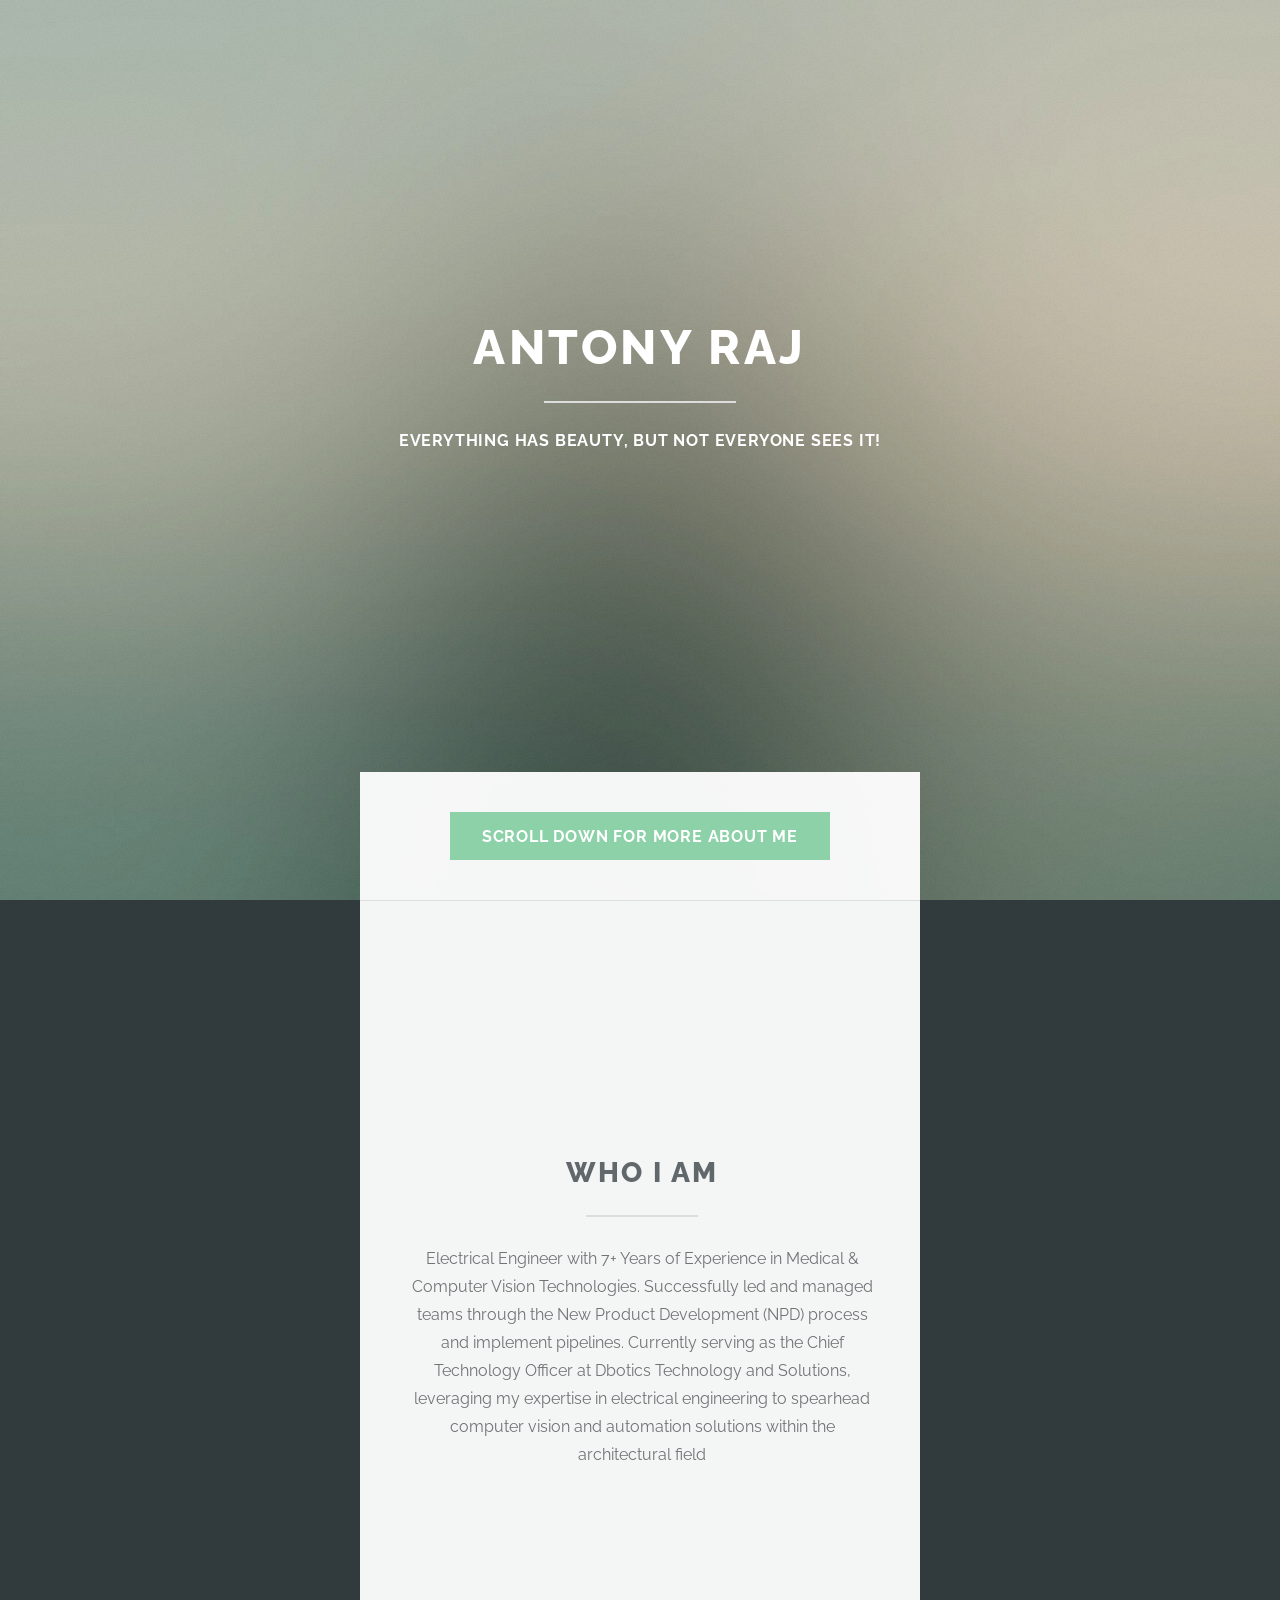
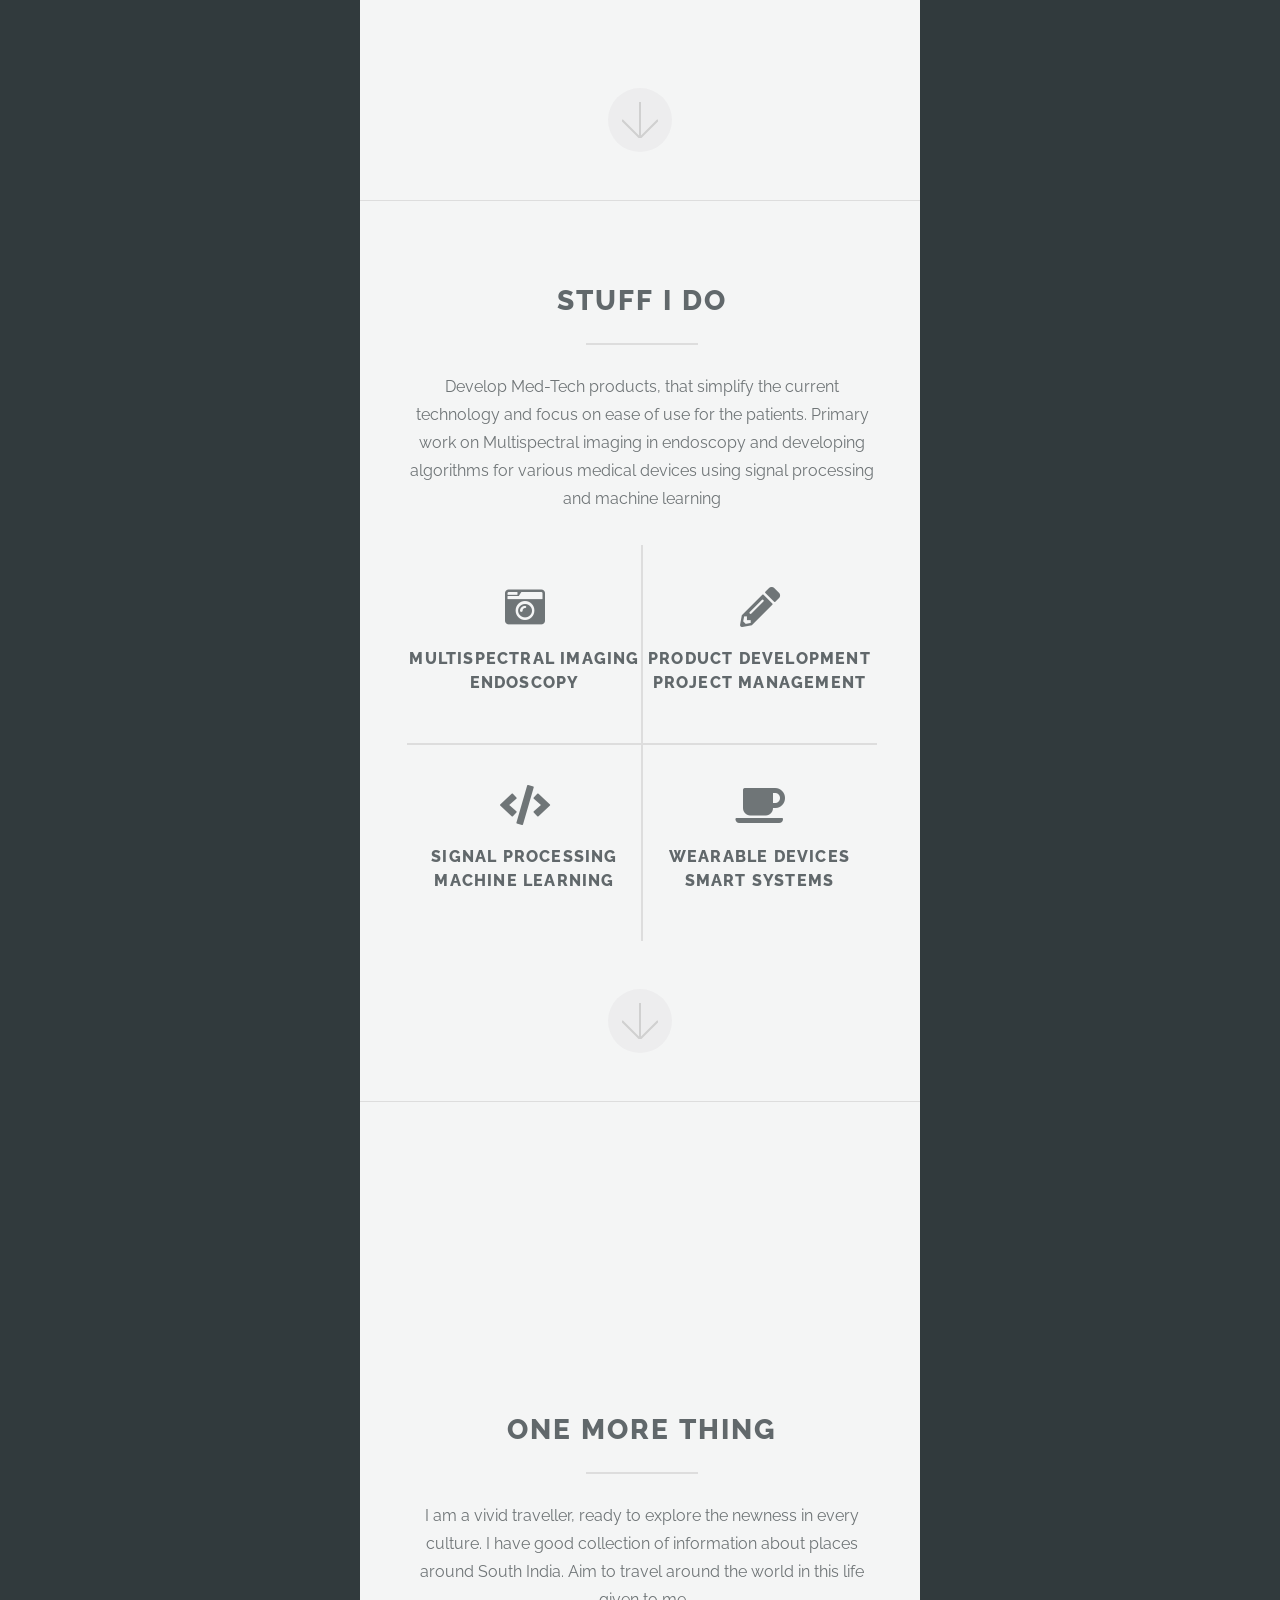
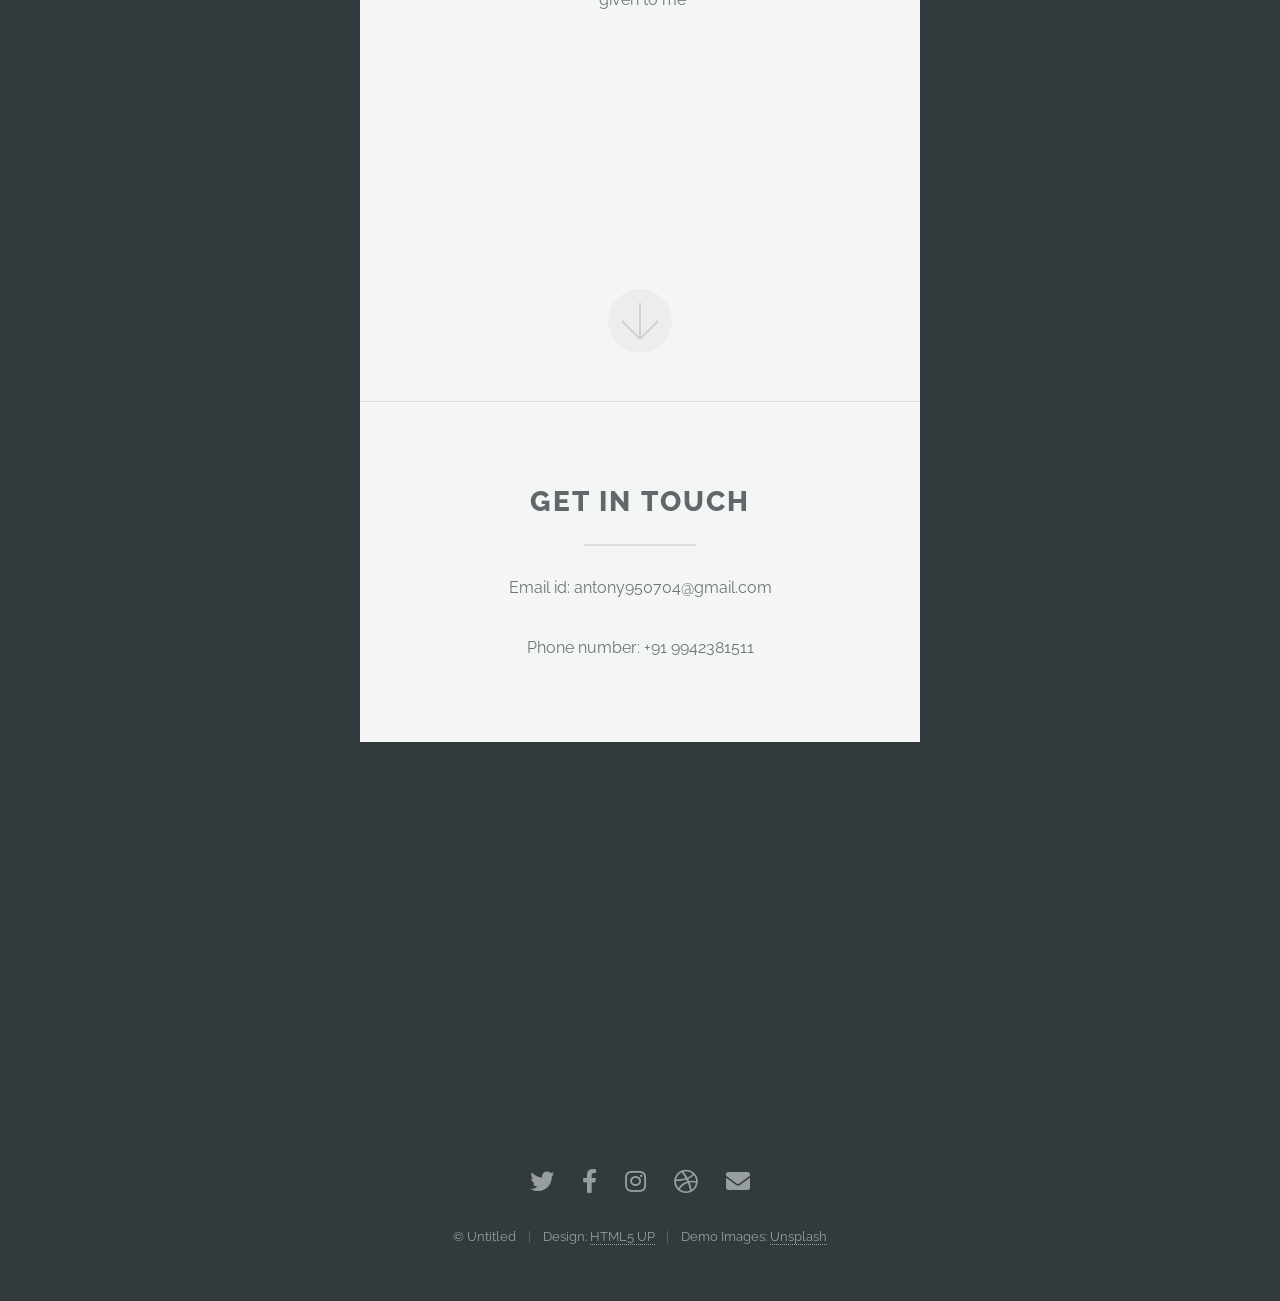
==== index.html @ 0585e7a6 "Update index.html" ====
<!DOCTYPE HTML>
<!--
	Highlights by HTML5 UP
	html5up.net | @ajlkn
	Free for personal and commercial use under the CCA 3.0 license (html5up.net/license)
-->
<html>
	<head>
		<title>Highlights by HTML5 UP</title>
		<meta charset="utf-8" />
		<meta name="viewport" content="width=device-width, initial-scale=1, user-scalable=no" />
		<link rel="stylesheet" href="assets/css/main.css" />
	</head>
	<body class="is-preload">

		<!-- Header -->
			<section id="header">
				<header class="major">
					<h1>Antony Raj</h1>
					<p>Everything has beauty, but not everyone sees it! 
				</header>
				<div class="container">
					<ul class="actions special">
						<li><a href="#one" class="button primary scrolly">Scroll down for more about me</a></li>
					</ul>
				</div>
			</section>

		<!-- One -->
			<section id="one" class="main special">
				<div class="container">
					<span class="image fit primary"><img src="images/pic01.jpg" alt="" /></span>
					<div class="content">
						<header class="major">
							<h2>Who I am</h2>
						</header>
						<p>Electrical Engineer with 7+ Years of Experience in Medical & Computer Vision Technologies. Successfully led and managed teams through the New Product Development (NPD) process and implement pipelines. Currently serving as the Chief Technology Officer at Dbotics Technology and Solutions, leveraging my expertise in electrical engineering to spearhead computer vision and automation solutions within the architectural field </p>
					</div>
					<a href="#two" class="goto-next scrolly">Next</a>
				</div>
			</section>

		<!-- Two -->
			<section id="two" class="main special">
				<div class="container">
					<span class="image fit primary"><img src="images/pic02.jpg" alt="" /></span>
					<div class="content">
						<header class="major">
							<h2>Stuff I do</h2>
						</header>
						<p>Develop Med-Tech products, that simplify the current technology and focus on ease of use for the patients. Primary work on Multispectral imaging in endoscopy and developing algorithms for various medical devices using signal processing and machine learning</p>
						<ul class="icons-grid">
							<li>
								<span class="icon solid major fa-camera-retro"></span>
								<h3>Multispectral Imaging</h3>
								<h3>Endoscopy</h3>
							</li>
							<li>
								<span class="icon solid major fa-pencil-alt"></span>
								<h3>Product Development</h3>
								<h3>Project Management</h3>
							</li>
							<li>
								<span class="icon solid major fa-code"></span>
								<h3>Signal Processing</h3>
								<h3>Machine learning</h3>
							</li>
							<li>
								<span class="icon solid major fa-coffee"></span>
								<h3>Wearable devices</h3>
								<h3>Smart Systems</h3>
							</li>
						</ul>
					</div>
					<a href="#three" class="goto-next scrolly">Next</a>
				</div>
			</section>

		<!-- Three -->
			<section id="three" class="main special">
				<div class="container">
					<span class="image fit primary"><img src="images/pic03.jpg" alt="" /></span>
					<div class="content">
						<header class="major">
							<h2>One more thing</h2>
						</header>
						<p>I am a vivid traveller, ready to explore the newness in every culture. I have good collection of information about places around South India. Aim to travel around the world in this life given to me</p>
					</div>
					<a href="#footer" class="goto-next scrolly">Next</a>
				</div>
			</section>

		<!-- Four -->
		<!--
			<section id="four" class="main">
				<div class="container">
					<div class="content">
						<header class="major">
							<h2>Elements</h2>
						</header>
						<section>
							<h4>Text</h4>
							<p>This is <b>bold</b> and this is <strong>strong</strong>. This is <i>italic</i> and this is <em>emphasized</em>.
							This is <sup>superscript</sup> text and this is <sub>subscript</sub> text.
							This is <u>underlined</u> and this is code: <code>for (;;) { ... }</code>. Finally, <a href="#">this is a link</a>.</p>
							<hr />
							<header>
								<h4>Heading with a Subtitle</h4>
								<p>Lorem ipsum dolor sit amet nullam id egestas urna aliquam</p>
							</header>
							<p>Nunc lacinia ante nunc ac lobortis. Interdum adipiscing gravida odio porttitor sem non mi integer non faucibus ornare mi ut ante amet placerat aliquet. Volutpat eu sed ante lacinia sapien lorem accumsan varius montes viverra nibh in adipiscing blandit tempus accumsan.</p>
							<header>
								<h5>Heading with a Subtitle</h5>
								<p>Lorem ipsum dolor sit amet nullam id egestas urna aliquam</p>
							</header>
							<p>Nunc lacinia ante nunc ac lobortis. Interdum adipiscing gravida odio porttitor sem non mi integer non faucibus ornare mi ut ante amet placerat aliquet. Volutpat eu sed ante lacinia sapien lorem accumsan varius montes viverra nibh in adipiscing blandit tempus accumsan.</p>
							<hr />
							<h2>Heading Level 2</h2>
							<h3>Heading Level 3</h3>
							<h4>Heading Level 4</h4>
							<h5>Heading Level 5</h5>
							<h6>Heading Level 6</h6>
							<hr />
							<h5>Blockquote</h5>
							<blockquote>Fringilla nisl. Donec accumsan interdum nisi, quis tincidunt felis sagittis eget tempus euismod. Vestibulum ante ipsum primis in faucibus vestibulum. Blandit adipiscing eu felis iaculis volutpat ac adipiscing accumsan faucibus. Vestibulum ante ipsum primis in faucibus lorem ipsum dolor sit amet nullam adipiscing eu felis.</blockquote>
							<h5>Preformatted</h5>
							<pre><code>i = 0;

while (!deck.isInOrder()) {
  print 'Iteration ' + i;
  deck.shuffle();
  i++;
}

print 'It took ' + i + ' iterations to sort the deck.';</code></pre>
						</section>

						<section>
							<h4>Lists</h4>
							<div class="row">
								<div class="col-6 col-12-medium">
									<h5>Unordered</h5>
									<ul>
										<li>Dolor pulvinar etiam.</li>
										<li>Sagittis adipiscing.</li>
										<li>Felis enim feugiat.</li>
									</ul>
									<h5>Alternate</h5>
									<ul class="alt">
										<li>Dolor pulvinar etiam.</li>
										<li>Sagittis adipiscing.</li>
										<li>Felis enim feugiat.</li>
									</ul>
								</div>
								<div class="col-6 col-12-medium">
									<h5>Ordered</h5>
									<ol>
										<li>Dolor pulvinar etiam.</li>
										<li>Etiam vel felis viverra.</li>
										<li>Felis enim feugiat.</li>
										<li>Dolor pulvinar etiam.</li>
										<li>Etiam vel felis lorem.</li>
										<li>Felis enim et feugiat.</li>
									</ol>
									<h5>Icons</h5>
									<ul class="icons">
										<li><a href="#" class="icon brands fa-twitter"><span class="label">Twitter</span></a></li>
										<li><a href="#" class="icon brands fa-facebook-f"><span class="label">Facebook</span></a></li>
										<li><a href="#" class="icon brands fa-instagram"><span class="label">Instagram</span></a></li>
										<li><a href="#" class="icon brands fa-github"><span class="label">Github</span></a></li>
									</ul>
								</div>
							</div>
							<h5>Actions</h5>
							<ul class="actions">
								<li><a href="#" class="button primary">Default</a></li>
								<li><a href="#" class="button">Default</a></li>
							</ul>
							<ul class="actions small">
								<li><a href="#" class="button primary small">Small</a></li>
								<li><a href="#" class="button small">Small</a></li>
							</ul>
							<div class="row">
								<div class="col-6 col-12-small">
									<ul class="actions stacked">
										<li><a href="#" class="button primary">Default</a></li>
										<li><a href="#" class="button">Default</a></li>
									</ul>
								</div>
								<div class="col-6 col-12-small">
									<ul class="actions stacked">
										<li><a href="#" class="button primary small">Small</a></li>
										<li><a href="#" class="button small">Small</a></li>
									</ul>
								</div>
								<div class="col-6 col-12-small">
									<ul class="actions stacked">
										<li><a href="#" class="button primary fit">Default</a></li>
										<li><a href="#" class="button fit">Default</a></li>
									</ul>
								</div>
								<div class="col-6 col-12-small">
									<ul class="actions stacked">
										<li><a href="#" class="button primary small fit">Small</a></li>
										<li><a href="#" class="button small fit">Small</a></li>
									</ul>
								</div>
							</div>
						</section>

						<section>
							<h4>Table</h4>
							<h5>Default</h5>
							<div class="table-wrapper">
								<table>
									<thead>
										<tr>
											<th>Name</th>
											<th>Description</th>
											<th>Price</th>
										</tr>
									</thead>
									<tbody>
										<tr>
											<td>Item One</td>
											<td>Ante turpis integer aliquet porttitor.</td>
											<td>29.99</td>
										</tr>
										<tr>
											<td>Item Two</td>
											<td>Vis ac commodo adipiscing arcu aliquet.</td>
											<td>19.99</td>
										</tr>
										<tr>
											<td>Item Three</td>
											<td> Morbi faucibus arcu accumsan lorem.</td>
											<td>29.99</td>
										</tr>
										<tr>
											<td>Item Four</td>
											<td>Vitae integer tempus condimentum.</td>
											<td>19.99</td>
										</tr>
										<tr>
											<td>Item Five</td>
											<td>Ante turpis integer aliquet porttitor.</td>
											<td>29.99</td>
										</tr>
									</tbody>
									<tfoot>
										<tr>
											<td colspan="2"></td>
											<td>100.00</td>
										</tr>
									</tfoot>
								</table>
							</div>

							<h5>Alternate</h5>
							<div class="table-wrapper">
								<table class="alt">
									<thead>
										<tr>
											<th>Name</th>
											<th>Description</th>
											<th>Price</th>
										</tr>
									</thead>
									<tbody>
										<tr>
											<td>Item One</td>
											<td>Ante turpis integer aliquet porttitor.</td>
											<td>29.99</td>
										</tr>
										<tr>
											<td>Item Two</td>
											<td>Vis ac commodo adipiscing arcu aliquet.</td>
											<td>19.99</td>
										</tr>
										<tr>
											<td>Item Three</td>
											<td> Morbi faucibus arcu accumsan lorem.</td>
											<td>29.99</td>
										</tr>
										<tr>
											<td>Item Four</td>
											<td>Vitae integer tempus condimentum.</td>
											<td>19.99</td>
										</tr>
										<tr>
											<td>Item Five</td>
											<td>Ante turpis integer aliquet porttitor.</td>
											<td>29.99</td>
										</tr>
									</tbody>
									<tfoot>
										<tr>
											<td colspan="2"></td>
											<td>100.00</td>
										</tr>
									</tfoot>
								</table>
							</div>
						</section>

						<section>
							<h4>Buttons</h4>
							<ul class="actions">
								<li><a href="#" class="button primary">Primary</a></li>
								<li><a href="#" class="button">Default</a></li>
							</ul>
							<ul class="actions">
								<li><a href="#" class="button">Default</a></li>
								<li><a href="#" class="button small">Small</a></li>
							</ul>
							<ul class="actions fit">
								<li><a href="#" class="button primary fit">Fit</a></li>
								<li><a href="#" class="button fit">Fit</a></li>
							</ul>
							<ul class="actions fit small">
								<li><a href="#" class="button primary fit small">Fit + Small</a></li>
								<li><a href="#" class="button fit small">Fit + Small</a></li>
							</ul>
							<ul class="actions">
								<li><a href="#" class="button primary icon solid fa-download">Icon</a></li>
								<li><a href="#" class="button icon solid fa-download">Icon</a></li>
							</ul>
							<ul class="actions">
								<li><span class="button primary disabled">Disabled</span></li>
								<li><span class="button disabled">Disabled</span></li>
							</ul>
						</section>

						<section>
							<h4>Form</h4>
							<form method="post" action="#">
								<div class="row gtr-uniform">
									<div class="col-6 col-12-xsmall">
										<input type="text" name="demo-name" id="demo-name" value="" placeholder="Name" />
									</div>
									<div class="col-6 col-12-xsmall">
										<input type="email" name="demo-email" id="demo-email" value="" placeholder="Email" />
									</div>
									<div class="col-12">
										<select name="demo-category" id="demo-category">
											<option value="">- Category -</option>
											<option value="1">Manufacturing</option>
											<option value="1">Shipping</option>
											<option value="1">Administration</option>
											<option value="1">Human Resources</option>
										</select>
									</div>
									<div class="col-4 col-12-small">
										<input type="radio" id="demo-priority-low" name="demo-priority" checked>
										<label for="demo-priority-low">Low</label>
									</div>
									<div class="col-4 col-12-small">
										<input type="radio" id="demo-priority-normal" name="demo-priority">
										<label for="demo-priority-normal">Normal</label>
									</div>
									<div class="col-4 col-12-small">
										<input type="radio" id="demo-priority-high" name="demo-priority">
										<label for="demo-priority-high">High</label>
									</div>
									<div class="col-6 col-12-small">
										<input type="checkbox" id="demo-copy" name="demo-copy">
										<label for="demo-copy">Email me a copy</label>
									</div>
									<div class="col-6 col-12-small">
										<input type="checkbox" id="demo-human" name="demo-human" checked>
										<label for="demo-human">Not a robot</label>
									</div>
									<div class="col-12">
										<textarea name="demo-message" id="demo-message" placeholder="Enter your message" rows="6"></textarea>
									</div>
									<div class="col-12">
										<ul class="actions">
											<li><input type="submit" value="Send Message" class="primary" /></li>
											<li><input type="reset" value="Reset" /></li>
										</ul>
									</div>
								</div>
							</form>
						</section>

						<section>
							<h4>Image</h4>
							<h5>Fit</h5>
							<div class="box alt">
								<div class="row gtr-uniform gtr-50">
									<div class="col-12"><span class="image fit"><img src="images/pic04.jpg" alt="" /></span></div>
									<div class="col-4"><span class="image fit"><img src="images/pic04.jpg" alt="" /></span></div>
									<div class="col-4"><span class="image fit"><img src="images/pic04.jpg" alt="" /></span></div>
									<div class="col-4"><span class="image fit"><img src="images/pic04.jpg" alt="" /></span></div>
									<div class="col-4"><span class="image fit"><img src="images/pic04.jpg" alt="" /></span></div>
									<div class="col-4"><span class="image fit"><img src="images/pic04.jpg" alt="" /></span></div>
									<div class="col-4"><span class="image fit"><img src="images/pic04.jpg" alt="" /></span></div>
									<div class="col-4"><span class="image fit"><img src="images/pic04.jpg" alt="" /></span></div>
									<div class="col-4"><span class="image fit"><img src="images/pic04.jpg" alt="" /></span></div>
									<div class="col-4"><span class="image fit"><img src="images/pic04.jpg" alt="" /></span></div>
								</div>
							</div>
							<h5>Left &amp; Right</h5>
							<p><span class="image left"><img src="images/pic05.jpg" alt="" /></span>Fringilla nisl. Donec accumsan interdum nisi, quis tincidunt felis sagittis eget. tempus euismod. Vestibulum ante ipsum primis in faucibus vestibulum. Blandit adipiscing eu felis iaculis volutpat ac adipiscing accumsan eu faucibus. Integer ac pellentesque praesent tincidunt felis sagittis eget. tempus euismod. Vestibulum ante ipsum primis in faucibus vestibulum. Blandit adipiscing eu felis iaculis volutpat ac adipiscing accumsan eu faucibus. Integer ac pellentesque praesent. Donec accumsan interdum nisi, quis tincidunt felis sagittis eget. tempus euismod. Vestibulum ante ipsum primis in faucibus vestibulum. Blandit adipiscing eu felis iaculis volutpat ac adipiscing accumsan eu faucibus. Integer ac pellentesque praesent tincidunt felis sagittis eget. tempus euismod. Vestibulum ante ipsum primis in faucibus vestibulum. Blandit adipiscing eu felis iaculis volutpat ac adipiscing accumsan eu faucibus. Integer ac pellentesque praesent.</p>
							<p><span class="image right"><img src="images/pic05.jpg" alt="" /></span>Fringilla nisl. Donec accumsan interdum nisi, quis tincidunt felis sagittis eget. tempus euismod. Vestibulum ante ipsum primis in faucibus vestibulum. Blandit adipiscing eu felis iaculis volutpat ac adipiscing accumsan eu faucibus. Integer ac pellentesque praesent tincidunt felis sagittis eget. tempus euismod. Vestibulum ante ipsum primis in faucibus vestibulum. Blandit adipiscing eu felis iaculis volutpat ac adipiscing accumsan eu faucibus. Integer ac pellentesque praesent. Donec accumsan interdum nisi, quis tincidunt felis sagittis eget. tempus euismod. Vestibulum ante ipsum primis in faucibus vestibulum. Blandit adipiscing eu felis iaculis volutpat ac adipiscing accumsan eu faucibus. Integer ac pellentesque praesent tincidunt felis sagittis eget. tempus euismod. Vestibulum ante ipsum primis in faucibus vestibulum. Blandit adipiscing eu felis iaculis volutpat ac adipiscing accumsan eu faucibus. Integer ac pellentesque praesent.</p>
						</section>

					</div>
					<a href="#footer" class="goto-next scrolly">Next</a>
				</div>
			</section>
		-->

		<!-- Footer -->
			<section id="footer">
				<div class="container">
					<header class="major">
						<h2>Get in touch</h2>
					</header>
					
				        <p> Email id: antony950704@gmail.com</p>
				        <p> Phone number: +91 9942381511</p>
					<!--
					<form method="post" action="#">
						<div class="row gtr-uniform">
							<div class="col-6 col-12-xsmall"><input type="text" name="name" id="name" placeholder="Name" /></div>
							<div class="col-6 col-12-xsmall"><input type="email" name="email" id="email" placeholder="Email" /></div>
							<div class="col-12"><textarea name="message" id="message" placeholder="Message" rows="4"></textarea></div>
							<div class="col-12">
								<ul class="actions special">
									<li><input type="submit" value="Send Message" class="primary" /></li>
								</ul>
							</div>
						</div>
					</form>
                                        -->
				</div>
				<footer>
					<ul class="icons">
						<li><a href="#" class="icon brands alt fa-twitter"><span class="label">Twitter</span></a></li>
						<li><a href="#" class="icon brands alt fa-facebook-f"><span class="label">Facebook</span></a></li>
						<li><a href="#" class="icon brands alt fa-instagram"><span class="label">Instagram</span></a></li>
						<li><a href="#" class="icon brands alt fa-dribbble"><span class="label">Dribbble</span></a></li>
						<li><a href="#" class="icon solid alt fa-envelope"><span class="label">Email</span></a></li>
					</ul>
					<ul class="copyright">
						<li>&copy; Untitled</li><li>Design: <a href="http://html5up.net">HTML5 UP</a></li><li>Demo Images: <a href="http://unsplash.com">Unsplash</a></li>
					</ul>
				</footer>
			</section>

		<!-- Scripts -->
			<script src="assets/js/jquery.min.js"></script>
			<script src="assets/js/jquery.scrollex.min.js"></script>
			<script src="assets/js/jquery.scrolly.min.js"></script>
			<script src="assets/js/browser.min.js"></script>
			<script src="assets/js/breakpoints.min.js"></script>
			<script src="assets/js/util.js"></script>
			<script src="assets/js/main.js"></script>

	</body>
</html>
---- assets/css/main.css ----
@import url("fontawesome-all.min.css");
@import url("https://fonts.googleapis.com/css?family=Raleway:400,400italic,700,800");

/*
	Highlights by HTML5 UP
	html5up.net | @ajlkn
	Free for personal and commercial use under the CCA 3.0 license (html5up.net/license)
*/

html, body, div, span, applet, object,
iframe, h1, h2, h3, h4, h5, h6, p, blockquote,
pre, a, abbr, acronym, address, big, cite,
code, del, dfn, em, img, ins, kbd, q, s, samp,
small, strike, strong, sub, sup, tt, var, b,
u, i, center, dl, dt, dd, ol, ul, li, fieldset,
form, label, legend, table, caption, tbody,
tfoot, thead, tr, th, td, article, aside,
canvas, details, embed, figure, figcaption,
footer, header, hgroup, menu, nav, output, ruby,
section, summary, time, mark, audio, video {
	margin: 0;
	padding: 0;
	border: 0;
	font-size: 100%;
	font: inherit;
	vertical-align: baseline;}

article, aside, details, figcaption, figure,
footer, header, hgroup, menu, nav, section {
	display: block;}

body {
	line-height: 1;
}

ol, ul {
	list-style: none;
}

blockquote, q {
	quotes: none;
}

	blockquote:before, blockquote:after, q:before, q:after {
		content: '';
		content: none;
	}

table {
	border-collapse: collapse;
	border-spacing: 0;
}

body {
	-webkit-text-size-adjust: none;
}

mark {
	background-color: transparent;
	color: inherit;
}

input::-moz-focus-inner {
	border: 0;
	padding: 0;
}

input, select, textarea {
	-moz-appearance: none;
	-webkit-appearance: none;
	-ms-appearance: none;
	appearance: none;
}

/* Basic */

	html {
		box-sizing: border-box;
	}

	*, *:before, *:after {
		box-sizing: inherit;
	}

	html {
		background-color: #313a3d;
		background-attachment: fixed,						fixed;
		background-image: url("images/overlay.png"), url("../../images/bg.jpg");
		background-position: top left,					center center;
		background-repeat: repeat,						none;
		background-size: auto,						cover;
	}

	html.is-preload *, html.is-preload *:before, html.is-preload *:after {
		-moz-animation: none !important;
		-webkit-animation: none !important;
		-ms-animation: none !important;
		animation: none !important;
		-moz-transition: none !important;
		-webkit-transition: none !important;
		-ms-transition: none !important;
		transition: none !important;
	}

	html.is-touch {
		height: 100vh;
		overflow: hidden;
	}

		html.is-touch #wrapper {
			-webkit-backface-visibility: hidden;
			-webkit-overflow-scrolling: touch;
			-webkit-transform: translate3d(0, 0, 0);
			height: 100vh;
			overflow: auto;
		}

	body, input, select, textarea {
		color: #6f7577;
		font-family: "Raleway", "Helvetica", sans-serif;
		font-size: 15pt;
		font-weight: 400;
		line-height: 1.75em;
	}

	a {
		-moz-transition: color 0.2s ease-in-out, border-bottom-color 0.2s ease-in-out;
		-webkit-transition: color 0.2s ease-in-out, border-bottom-color 0.2s ease-in-out;
		-ms-transition: color 0.2s ease-in-out, border-bottom-color 0.2s ease-in-out;
		transition: color 0.2s ease-in-out, border-bottom-color 0.2s ease-in-out;
		border-bottom: dotted 1px;
		color: #8cd1a8;
		text-decoration: none;
	}

		a:hover {
			border-bottom-color: transparent !important;
			color: #8cd1a8 !important;
			text-decoration: none;
		}

	strong, b {
		color: #61686b;
		font-weight: 700;
	}

	em, i {
		font-style: italic;
	}

	p {
		margin: 0 0 2em 0;
	}

	h1, h2, h3, h4, h5, h6 {
		color: #61686b;
		font-weight: 800;
		letter-spacing: 0.075em;
		line-height: 1em;
		margin: 0 0 1em 0;
		text-transform: uppercase;
	}

		h1 a, h2 a, h3 a, h4 a, h5 a, h6 a {
			color: inherit;
			text-decoration: none;
		}

	h2 {
		font-size: 1.75em;
		line-height: 1.5em;
	}

	h3 {
		font-size: 1em;
		line-height: 1.5em;
	}

	h4 {
		font-size: 0.9em;
		line-height: 1.5em;
	}

	h5 {
		font-size: 0.8em;
		line-height: 1.5em;
	}

	h6 {
		font-size: 0.7em;
		line-height: 1.5em;
	}

	sub {
		font-size: 0.8em;
		position: relative;
		top: 0.5em;
	}

	sup {
		font-size: 0.8em;
		position: relative;
		top: -0.5em;
	}

	hr {
		border: 0;
		border-bottom: solid 1px #dddddd;
		margin: 2em 0;
	}

		hr.major {
			margin: 3em 0;
		}

	blockquote {
		border-left: solid 6px #dddddd;
		font-style: italic;
		margin: 0 0 2em 0;
		padding: 0.5em 0 0.5em 1.5em;
	}

	code {
		background: rgba(144, 144, 144, 0.075);
		font-family: "Courier New", monospace;
		font-size: 0.9em;
		margin: 0 0.25em;
		padding: 0.25em 0.65em;
	}

	pre {
		-webkit-overflow-scrolling: touch;
		font-family: "Courier New", monospace;
		font-size: 0.9em;
		margin: 0 0 2em 0;
	}

		pre code {
			display: block;
			line-height: 1.75em;
			padding: 1em 1.5em;
			overflow-x: auto;
		}

	.align-left {
		text-align: left;
	}

	.align-center {
		text-align: center;
	}

	.align-right {
		text-align: right;
	}

/* Container */

	.container {
		margin: 0 auto;
		max-width: calc(100% - 4em);
		width: 35em;
	}

		.container.xsmall {
			width: 8.75em;
		}

		.container.small {
			width: 17.5em;
		}

		.container.medium {
			width: 26.25em;
		}

		.container.large {
			width: 43.75em;
		}

		.container.xlarge {
			width: 52.5em;
		}

		.container.max {
			width: 100%;
		}

		@media screen and (max-width: 980px) {

			.container {
				width: 80% !important;
				max-width: 100% !important;
			}

		}

		@media screen and (max-width: 480px) {

			.container {
				width: 100% !important;
			}

		}

/* Row */

	.row {
		display: flex;
		flex-wrap: wrap;
		box-sizing: border-box;
		align-items: stretch;
	}

		.row > * {
			box-sizing: border-box;
		}

		.row.gtr-uniform > * > :last-child {
			margin-bottom: 0;
		}

		.row.aln-left {
			justify-content: flex-start;
		}

		.row.aln-center {
			justify-content: center;
		}

		.row.aln-right {
			justify-content: flex-end;
		}

		.row.aln-top {
			align-items: flex-start;
		}

		.row.aln-middle {
			align-items: center;
		}

		.row.aln-bottom {
			align-items: flex-end;
		}

		.row > .imp {
			order: -1;
		}

		.row > .col-1 {
			width: 8.33333%;
		}

		.row > .off-1 {
			margin-left: 8.33333%;
		}

		.row > .col-2 {
			width: 16.66667%;
		}

		.row > .off-2 {
			margin-left: 16.66667%;
		}

		.row > .col-3 {
			width: 25%;
		}

		.row > .off-3 {
			margin-left: 25%;
		}

		.row > .col-4 {
			width: 33.33333%;
		}

		.row > .off-4 {
			margin-left: 33.33333%;
		}

		.row > .col-5 {
			width: 41.66667%;
		}

		.row > .off-5 {
			margin-left: 41.66667%;
		}

		.row > .col-6 {
			width: 50%;
		}

		.row > .off-6 {
			margin-left: 50%;
		}

		.row > .col-7 {
			width: 58.33333%;
		}

		.row > .off-7 {
			margin-left: 58.33333%;
		}

		.row > .col-8 {
			width: 66.66667%;
		}

		.row > .off-8 {
			margin-left: 66.66667%;
		}

		.row > .col-9 {
			width: 75%;
		}

		.row > .off-9 {
			margin-left: 75%;
		}

		.row > .col-10 {
			width: 83.33333%;
		}

		.row > .off-10 {
			margin-left: 83.33333%;
		}

		.row > .col-11 {
			width: 91.66667%;
		}

		.row > .off-11 {
			margin-left: 91.66667%;
		}

		.row > .col-12 {
			width: 100%;
		}

		.row > .off-12 {
			margin-left: 100%;
		}

		.row.gtr-0 {
			margin-top: 0;
			margin-left: 0em;
		}

			.row.gtr-0 > * {
				padding: 0 0 0 0em;
			}

			.row.gtr-0.gtr-uniform {
				margin-top: 0em;
			}

				.row.gtr-0.gtr-uniform > * {
					padding-top: 0em;
				}

		.row.gtr-25 {
			margin-top: 0;
			margin-left: -0.375em;
		}

			.row.gtr-25 > * {
				padding: 0 0 0 0.375em;
			}

			.row.gtr-25.gtr-uniform {
				margin-top: -0.375em;
			}

				.row.gtr-25.gtr-uniform > * {
					padding-top: 0.375em;
				}

		.row.gtr-50 {
			margin-top: 0;
			margin-left: -0.75em;
		}

			.row.gtr-50 > * {
				padding: 0 0 0 0.75em;
			}

			.row.gtr-50.gtr-uniform {
				margin-top: -0.75em;
			}

				.row.gtr-50.gtr-uniform > * {
					padding-top: 0.75em;
				}

		.row {
			margin-top: 0;
			margin-left: -1.5em;
		}

			.row > * {
				padding: 0 0 0 1.5em;
			}

			.row.gtr-uniform {
				margin-top: -1.5em;
			}

				.row.gtr-uniform > * {
					padding-top: 1.5em;
				}

		.row.gtr-150 {
			margin-top: 0;
			margin-left: -2.25em;
		}

			.row.gtr-150 > * {
				padding: 0 0 0 2.25em;
			}

			.row.gtr-150.gtr-uniform {
				margin-top: -2.25em;
			}

				.row.gtr-150.gtr-uniform > * {
					padding-top: 2.25em;
				}

		.row.gtr-200 {
			margin-top: 0;
			margin-left: -3em;
		}

			.row.gtr-200 > * {
				padding: 0 0 0 3em;
			}

			.row.gtr-200.gtr-uniform {
				margin-top: -3em;
			}

				.row.gtr-200.gtr-uniform > * {
					padding-top: 3em;
				}

		@media screen and (max-width: 1680px) {

			.row {
				display: flex;
				flex-wrap: wrap;
				box-sizing: border-box;
				align-items: stretch;
			}

				.row > * {
					box-sizing: border-box;
				}

				.row.gtr-uniform > * > :last-child {
					margin-bottom: 0;
				}

				.row.aln-left {
					justify-content: flex-start;
				}

				.row.aln-center {
					justify-content: center;
				}

				.row.aln-right {
					justify-content: flex-end;
				}

				.row.aln-top {
					align-items: flex-start;
				}

				.row.aln-middle {
					align-items: center;
				}

				.row.aln-bottom {
					align-items: flex-end;
				}

				.row > .imp-large {
					order: -1;
				}

				.row > .col-1-large {
					width: 8.33333%;
				}

				.row > .off-1-large {
					margin-left: 8.33333%;
				}

				.row > .col-2-large {
					width: 16.66667%;
				}

				.row > .off-2-large {
					margin-left: 16.66667%;
				}

				.row > .col-3-large {
					width: 25%;
				}

				.row > .off-3-large {
					margin-left: 25%;
				}

				.row > .col-4-large {
					width: 33.33333%;
				}

				.row > .off-4-large {
					margin-left: 33.33333%;
				}

				.row > .col-5-large {
					width: 41.66667%;
				}

				.row > .off-5-large {
					margin-left: 41.66667%;
				}

				.row > .col-6-large {
					width: 50%;
				}

				.row > .off-6-large {
					margin-left: 50%;
				}

				.row > .col-7-large {
					width: 58.33333%;
				}

				.row > .off-7-large {
					margin-left: 58.33333%;
				}

				.row > .col-8-large {
					width: 66.66667%;
				}

				.row > .off-8-large {
					margin-left: 66.66667%;
				}

				.row > .col-9-large {
					width: 75%;
				}

				.row > .off-9-large {
					margin-left: 75%;
				}

				.row > .col-10-large {
					width: 83.33333%;
				}

				.row > .off-10-large {
					margin-left: 83.33333%;
				}

				.row > .col-11-large {
					width: 91.66667%;
				}

				.row > .off-11-large {
					margin-left: 91.66667%;
				}

				.row > .col-12-large {
					width: 100%;
				}

				.row > .off-12-large {
					margin-left: 100%;
				}

				.row.gtr-0 {
					margin-top: 0;
					margin-left: 0em;
				}

					.row.gtr-0 > * {
						padding: 0 0 0 0em;
					}

					.row.gtr-0.gtr-uniform {
						margin-top: 0em;
					}

						.row.gtr-0.gtr-uniform > * {
							padding-top: 0em;
						}

				.row.gtr-25 {
					margin-top: 0;
					margin-left: -0.375em;
				}

					.row.gtr-25 > * {
						padding: 0 0 0 0.375em;
					}

					.row.gtr-25.gtr-uniform {
						margin-top: -0.375em;
					}

						.row.gtr-25.gtr-uniform > * {
							padding-top: 0.375em;
						}

				.row.gtr-50 {
					margin-top: 0;
					margin-left: -0.75em;
				}

					.row.gtr-50 > * {
						padding: 0 0 0 0.75em;
					}

					.row.gtr-50.gtr-uniform {
						margin-top: -0.75em;
					}

						.row.gtr-50.gtr-uniform > * {
							padding-top: 0.75em;
						}

				.row {
					margin-top: 0;
					margin-left: -1.5em;
				}

					.row > * {
						padding: 0 0 0 1.5em;
					}

					.row.gtr-uniform {
						margin-top: -1.5em;
					}

						.row.gtr-uniform > * {
							padding-top: 1.5em;
						}

				.row.gtr-150 {
					margin-top: 0;
					margin-left: -2.25em;
				}

					.row.gtr-150 > * {
						padding: 0 0 0 2.25em;
					}

					.row.gtr-150.gtr-uniform {
						margin-top: -2.25em;
					}

						.row.gtr-150.gtr-uniform > * {
							padding-top: 2.25em;
						}

				.row.gtr-200 {
					margin-top: 0;
					margin-left: -3em;
				}

					.row.gtr-200 > * {
						padding: 0 0 0 3em;
					}

					.row.gtr-200.gtr-uniform {
						margin-top: -3em;
					}

						.row.gtr-200.gtr-uniform > * {
							padding-top: 3em;
						}

		}

		@media screen and (max-width: 980px) {

			.row {
				display: flex;
				flex-wrap: wrap;
				box-sizing: border-box;
				align-items: stretch;
			}

				.row > * {
					box-sizing: border-box;
				}

				.row.gtr-uniform > * > :last-child {
					margin-bottom: 0;
				}

				.row.aln-left {
					justify-content: flex-start;
				}

				.row.aln-center {
					justify-content: center;
				}

				.row.aln-right {
					justify-content: flex-end;
				}

				.row.aln-top {
					align-items: flex-start;
				}

				.row.aln-middle {
					align-items: center;
				}

				.row.aln-bottom {
					align-items: flex-end;
				}

				.row > .imp-medium {
					order: -1;
				}

				.row > .col-1-medium {
					width: 8.33333%;
				}

				.row > .off-1-medium {
					margin-left: 8.33333%;
				}

				.row > .col-2-medium {
					width: 16.66667%;
				}

				.row > .off-2-medium {
					margin-left: 16.66667%;
				}

				.row > .col-3-medium {
					width: 25%;
				}

				.row > .off-3-medium {
					margin-left: 25%;
				}

				.row > .col-4-medium {
					width: 33.33333%;
				}

				.row > .off-4-medium {
					margin-left: 33.33333%;
				}

				.row > .col-5-medium {
					width: 41.66667%;
				}

				.row > .off-5-medium {
					margin-left: 41.66667%;
				}

				.row > .col-6-medium {
					width: 50%;
				}

				.row > .off-6-medium {
					margin-left: 50%;
				}

				.row > .col-7-medium {
					width: 58.33333%;
				}

				.row > .off-7-medium {
					margin-left: 58.33333%;
				}

				.row > .col-8-medium {
					width: 66.66667%;
				}

				.row > .off-8-medium {
					margin-left: 66.66667%;
				}

				.row > .col-9-medium {
					width: 75%;
				}

				.row > .off-9-medium {
					margin-left: 75%;
				}

				.row > .col-10-medium {
					width: 83.33333%;
				}

				.row > .off-10-medium {
					margin-left: 83.33333%;
				}

				.row > .col-11-medium {
					width: 91.66667%;
				}

				.row > .off-11-medium {
					margin-left: 91.66667%;
				}

				.row > .col-12-medium {
					width: 100%;
				}

				.row > .off-12-medium {
					margin-left: 100%;
				}

				.row.gtr-0 {
					margin-top: 0;
					margin-left: 0em;
				}

					.row.gtr-0 > * {
						padding: 0 0 0 0em;
					}

					.row.gtr-0.gtr-uniform {
						margin-top: 0em;
					}

						.row.gtr-0.gtr-uniform > * {
							padding-top: 0em;
						}

				.row.gtr-25 {
					margin-top: 0;
					margin-left: -0.375em;
				}

					.row.gtr-25 > * {
						padding: 0 0 0 0.375em;
					}

					.row.gtr-25.gtr-uniform {
						margin-top: -0.375em;
					}

						.row.gtr-25.gtr-uniform > * {
							padding-top: 0.375em;
						}

				.row.gtr-50 {
					margin-top: 0;
					margin-left: -0.75em;
				}

					.row.gtr-50 > * {
						padding: 0 0 0 0.75em;
					}

					.row.gtr-50.gtr-uniform {
						margin-top: -0.75em;
					}

						.row.gtr-50.gtr-uniform > * {
							padding-top: 0.75em;
						}

				.row {
					margin-top: 0;
					margin-left: -1.5em;
				}

					.row > * {
						padding: 0 0 0 1.5em;
					}

					.row.gtr-uniform {
						margin-top: -1.5em;
					}

						.row.gtr-uniform > * {
							padding-top: 1.5em;
						}

				.row.gtr-150 {
					margin-top: 0;
					margin-left: -2.25em;
				}

					.row.gtr-150 > * {
						padding: 0 0 0 2.25em;
					}

					.row.gtr-150.gtr-uniform {
						margin-top: -2.25em;
					}

						.row.gtr-150.gtr-uniform > * {
							padding-top: 2.25em;
						}

				.row.gtr-200 {
					margin-top: 0;
					margin-left: -3em;
				}

					.row.gtr-200 > * {
						padding: 0 0 0 3em;
					}

					.row.gtr-200.gtr-uniform {
						margin-top: -3em;
					}

						.row.gtr-200.gtr-uniform > * {
							padding-top: 3em;
						}

		}

		@media screen and (max-width: 736px) {

			.row {
				display: flex;
				flex-wrap: wrap;
				box-sizing: border-box;
				align-items: stretch;
			}

				.row > * {
					box-sizing: border-box;
				}

				.row.gtr-uniform > * > :last-child {
					margin-bottom: 0;
				}

				.row.aln-left {
					justify-content: flex-start;
				}

				.row.aln-center {
					justify-content: center;
				}

				.row.aln-right {
					justify-content: flex-end;
				}

				.row.aln-top {
					align-items: flex-start;
				}

				.row.aln-middle {
					align-items: center;
				}

				.row.aln-bottom {
					align-items: flex-end;
				}

				.row > .imp-small {
					order: -1;
				}

				.row > .col-1-small {
					width: 8.33333%;
				}

				.row > .off-1-small {
					margin-left: 8.33333%;
				}

				.row > .col-2-small {
					width: 16.66667%;
				}

				.row > .off-2-small {
					margin-left: 16.66667%;
				}

				.row > .col-3-small {
					width: 25%;
				}

				.row > .off-3-small {
					margin-left: 25%;
				}

				.row > .col-4-small {
					width: 33.33333%;
				}

				.row > .off-4-small {
					margin-left: 33.33333%;
				}

				.row > .col-5-small {
					width: 41.66667%;
				}

				.row > .off-5-small {
					margin-left: 41.66667%;
				}

				.row > .col-6-small {
					width: 50%;
				}

				.row > .off-6-small {
					margin-left: 50%;
				}

				.row > .col-7-small {
					width: 58.33333%;
				}

				.row > .off-7-small {
					margin-left: 58.33333%;
				}

				.row > .col-8-small {
					width: 66.66667%;
				}

				.row > .off-8-small {
					margin-left: 66.66667%;
				}

				.row > .col-9-small {
					width: 75%;
				}

				.row > .off-9-small {
					margin-left: 75%;
				}

				.row > .col-10-small {
					width: 83.33333%;
				}

				.row > .off-10-small {
					margin-left: 83.33333%;
				}

				.row > .col-11-small {
					width: 91.66667%;
				}

				.row > .off-11-small {
					margin-left: 91.66667%;
				}

				.row > .col-12-small {
					width: 100%;
				}

				.row > .off-12-small {
					margin-left: 100%;
				}

				.row.gtr-0 {
					margin-top: 0;
					margin-left: 0em;
				}

					.row.gtr-0 > * {
						padding: 0 0 0 0em;
					}

					.row.gtr-0.gtr-uniform {
						margin-top: 0em;
					}

						.row.gtr-0.gtr-uniform > * {
							padding-top: 0em;
						}

				.row.gtr-25 {
					margin-top: 0;
					margin-left: -0.25em;
				}

					.row.gtr-25 > * {
						padding: 0 0 0 0.25em;
					}

					.row.gtr-25.gtr-uniform {
						margin-top: -0.25em;
					}

						.row.gtr-25.gtr-uniform > * {
							padding-top: 0.25em;
						}

				.row.gtr-50 {
					margin-top: 0;
					margin-left: -0.5em;
				}

					.row.gtr-50 > * {
						padding: 0 0 0 0.5em;
					}

					.row.gtr-50.gtr-uniform {
						margin-top: -0.5em;
					}

						.row.gtr-50.gtr-uniform > * {
							padding-top: 0.5em;
						}

				.row {
					margin-top: 0;
					margin-left: -1em;
				}

					.row > * {
						padding: 0 0 0 1em;
					}

					.row.gtr-uniform {
						margin-top: -1em;
					}

						.row.gtr-uniform > * {
							padding-top: 1em;
						}

				.row.gtr-150 {
					margin-top: 0;
					margin-left: -1.5em;
				}

					.row.gtr-150 > * {
						padding: 0 0 0 1.5em;
					}

					.row.gtr-150.gtr-uniform {
						margin-top: -1.5em;
					}

						.row.gtr-150.gtr-uniform > * {
							padding-top: 1.5em;
						}

				.row.gtr-200 {
					margin-top: 0;
					margin-left: -2em;
				}

					.row.gtr-200 > * {
						padding: 0 0 0 2em;
					}

					.row.gtr-200.gtr-uniform {
						margin-top: -2em;
					}

						.row.gtr-200.gtr-uniform > * {
							padding-top: 2em;
						}

		}

		@media screen and (max-width: 480px) {

			.row {
				display: flex;
				flex-wrap: wrap;
				box-sizing: border-box;
				align-items: stretch;
			}

				.row > * {
					box-sizing: border-box;
				}

				.row.gtr-uniform > * > :last-child {
					margin-bottom: 0;
				}

				.row.aln-left {
					justify-content: flex-start;
				}

				.row.aln-center {
					justify-content: center;
				}

				.row.aln-right {
					justify-content: flex-end;
				}

				.row.aln-top {
					align-items: flex-start;
				}

				.row.aln-middle {
					align-items: center;
				}

				.row.aln-bottom {
					align-items: flex-end;
				}

				.row > .imp-xsmall {
					order: -1;
				}

				.row > .col-1-xsmall {
					width: 8.33333%;
				}

				.row > .off-1-xsmall {
					margin-left: 8.33333%;
				}

				.row > .col-2-xsmall {
					width: 16.66667%;
				}

				.row > .off-2-xsmall {
					margin-left: 16.66667%;
				}

				.row > .col-3-xsmall {
					width: 25%;
				}

				.row > .off-3-xsmall {
					margin-left: 25%;
				}

				.row > .col-4-xsmall {
					width: 33.33333%;
				}

				.row > .off-4-xsmall {
					margin-left: 33.33333%;
				}

				.row > .col-5-xsmall {
					width: 41.66667%;
				}

				.row > .off-5-xsmall {
					margin-left: 41.66667%;
				}

				.row > .col-6-xsmall {
					width: 50%;
				}

				.row > .off-6-xsmall {
					margin-left: 50%;
				}

				.row > .col-7-xsmall {
					width: 58.33333%;
				}

				.row > .off-7-xsmall {
					margin-left: 58.33333%;
				}

				.row > .col-8-xsmall {
					width: 66.66667%;
				}

				.row > .off-8-xsmall {
					margin-left: 66.66667%;
				}

				.row > .col-9-xsmall {
					width: 75%;
				}

				.row > .off-9-xsmall {
					margin-left: 75%;
				}

				.row > .col-10-xsmall {
					width: 83.33333%;
				}

				.row > .off-10-xsmall {
					margin-left: 83.33333%;
				}

				.row > .col-11-xsmall {
					width: 91.66667%;
				}

				.row > .off-11-xsmall {
					margin-left: 91.66667%;
				}

				.row > .col-12-xsmall {
					width: 100%;
				}

				.row > .off-12-xsmall {
					margin-left: 100%;
				}

				.row.gtr-0 {
					margin-top: 0;
					margin-left: 0em;
				}

					.row.gtr-0 > * {
						padding: 0 0 0 0em;
					}

					.row.gtr-0.gtr-uniform {
						margin-top: 0em;
					}

						.row.gtr-0.gtr-uniform > * {
							padding-top: 0em;
						}

				.row.gtr-25 {
					margin-top: 0;
					margin-left: -0.25em;
				}

					.row.gtr-25 > * {
						padding: 0 0 0 0.25em;
					}

					.row.gtr-25.gtr-uniform {
						margin-top: -0.25em;
					}

						.row.gtr-25.gtr-uniform > * {
							padding-top: 0.25em;
						}

				.row.gtr-50 {
					margin-top: 0;
					margin-left: -0.5em;
				}

					.row.gtr-50 > * {
						padding: 0 0 0 0.5em;
					}

					.row.gtr-50.gtr-uniform {
						margin-top: -0.5em;
					}

						.row.gtr-50.gtr-uniform > * {
							padding-top: 0.5em;
						}

				.row {
					margin-top: 0;
					margin-left: -1em;
				}

					.row > * {
						padding: 0 0 0 1em;
					}

					.row.gtr-uniform {
						margin-top: -1em;
					}

						.row.gtr-uniform > * {
							padding-top: 1em;
						}

				.row.gtr-150 {
					margin-top: 0;
					margin-left: -1.5em;
				}

					.row.gtr-150 > * {
						padding: 0 0 0 1.5em;
					}

					.row.gtr-150.gtr-uniform {
						margin-top: -1.5em;
					}

						.row.gtr-150.gtr-uniform > * {
							padding-top: 1.5em;
						}

				.row.gtr-200 {
					margin-top: 0;
					margin-left: -2em;
				}

					.row.gtr-200 > * {
						padding: 0 0 0 2em;
					}

					.row.gtr-200.gtr-uniform {
						margin-top: -2em;
					}

						.row.gtr-200.gtr-uniform > * {
							padding-top: 2em;
						}

		}

/* Loader */

	@-moz-keyframes spinner-show {
		0% {
			opacity: 0;
		}

		100% {
			opacity: 1;
		}
	}

	@-webkit-keyframes spinner-show {
		0% {
			opacity: 0;
		}

		100% {
			opacity: 1;
		}
	}

	@-ms-keyframes spinner-show {
		0% {
			opacity: 0;
		}

		100% {
			opacity: 1;
		}
	}

	@keyframes spinner-show {
		0% {
			opacity: 0;
		}

		100% {
			opacity: 1;
		}
	}

	@-moz-keyframes spinner-hide {
		0% {
			color: #464e50;
			z-index: 10001;
			-moz-transform: scale(1) rotate(0deg);
			-webkit-transform: scale(1) rotate(0deg);
			-ms-transform: scale(1) rotate(0deg);
			transform: scale(1) rotate(0deg);
		}

		99% {
			color: #313a3d;
			z-index: 10001;
			-moz-transform: scale(0.5) rotate(360deg);
			-webkit-transform: scale(0.5) rotate(360deg);
			-ms-transform: scale(0.5) rotate(360deg);
			transform: scale(0.5) rotate(360deg);
		}

		100% {
			color: #313a3d;
			z-index: -1;
			-moz-transform: scale(0) rotate(360deg);
			-webkit-transform: scale(0) rotate(360deg);
			-ms-transform: scale(0) rotate(360deg);
			transform: scale(0) rotate(360deg);
		}
	}

	@-webkit-keyframes spinner-hide {
		0% {
			color: #464e50;
			z-index: 10001;
			-moz-transform: scale(1) rotate(0deg);
			-webkit-transform: scale(1) rotate(0deg);
			-ms-transform: scale(1) rotate(0deg);
			transform: scale(1) rotate(0deg);
		}

		99% {
			color: #313a3d;
			z-index: 10001;
			-moz-transform: scale(0.5) rotate(360deg);
			-webkit-transform: scale(0.5) rotate(360deg);
			-ms-transform: scale(0.5) rotate(360deg);
			transform: scale(0.5) rotate(360deg);
		}

		100% {
			color: #313a3d;
			z-index: -1;
			-moz-transform: scale(0) rotate(360deg);
			-webkit-transform: scale(0) rotate(360deg);
			-ms-transform: scale(0) rotate(360deg);
			transform: scale(0) rotate(360deg);
		}
	}

	@-ms-keyframes spinner-hide {
		0% {
			color: #464e50;
			z-index: 10001;
			-moz-transform: scale(1) rotate(0deg);
			-webkit-transform: scale(1) rotate(0deg);
			-ms-transform: scale(1) rotate(0deg);
			transform: scale(1) rotate(0deg);
		}

		99% {
			color: #313a3d;
			z-index: 10001;
			-moz-transform: scale(0.5) rotate(360deg);
			-webkit-transform: scale(0.5) rotate(360deg);
			-ms-transform: scale(0.5) rotate(360deg);
			transform: scale(0.5) rotate(360deg);
		}

		100% {
			color: #313a3d;
			z-index: -1;
			-moz-transform: scale(0) rotate(360deg);
			-webkit-transform: scale(0) rotate(360deg);
			-ms-transform: scale(0) rotate(360deg);
			transform: scale(0) rotate(360deg);
		}
	}

	@keyframes spinner-hide {
		0% {
			color: #464e50;
			z-index: 10001;
			-moz-transform: scale(1) rotate(0deg);
			-webkit-transform: scale(1) rotate(0deg);
			-ms-transform: scale(1) rotate(0deg);
			transform: scale(1) rotate(0deg);
		}

		99% {
			color: #313a3d;
			z-index: 10001;
			-moz-transform: scale(0.5) rotate(360deg);
			-webkit-transform: scale(0.5) rotate(360deg);
			-ms-transform: scale(0.5) rotate(360deg);
			transform: scale(0.5) rotate(360deg);
		}

		100% {
			color: #313a3d;
			z-index: -1;
			-moz-transform: scale(0) rotate(360deg);
			-webkit-transform: scale(0) rotate(360deg);
			-ms-transform: scale(0) rotate(360deg);
			transform: scale(0) rotate(360deg);
		}
	}

	@-moz-keyframes spinner-rotate {
		0% {
			-moz-transform: scale(1) rotate(0deg);
			-webkit-transform: scale(1) rotate(0deg);
			-ms-transform: scale(1) rotate(0deg);
			transform: scale(1) rotate(0deg);
		}

		100% {
			-moz-transform: scale(1) rotate(360deg);
			-webkit-transform: scale(1) rotate(360deg);
			-ms-transform: scale(1) rotate(360deg);
			transform: scale(1) rotate(360deg);
		}
	}

	@-webkit-keyframes spinner-rotate {
		0% {
			-moz-transform: scale(1) rotate(0deg);
			-webkit-transform: scale(1) rotate(0deg);
			-ms-transform: scale(1) rotate(0deg);
			transform: scale(1) rotate(0deg);
		}

		100% {
			-moz-transform: scale(1) rotate(360deg);
			-webkit-transform: scale(1) rotate(360deg);
			-ms-transform: scale(1) rotate(360deg);
			transform: scale(1) rotate(360deg);
		}
	}

	@-ms-keyframes spinner-rotate {
		0% {
			-moz-transform: scale(1) rotate(0deg);
			-webkit-transform: scale(1) rotate(0deg);
			-ms-transform: scale(1) rotate(0deg);
			transform: scale(1) rotate(0deg);
		}

		100% {
			-moz-transform: scale(1) rotate(360deg);
			-webkit-transform: scale(1) rotate(360deg);
			-ms-transform: scale(1) rotate(360deg);
			transform: scale(1) rotate(360deg);
		}
	}

	@keyframes spinner-rotate {
		0% {
			-moz-transform: scale(1) rotate(0deg);
			-webkit-transform: scale(1) rotate(0deg);
			-ms-transform: scale(1) rotate(0deg);
			transform: scale(1) rotate(0deg);
		}

		100% {
			-moz-transform: scale(1) rotate(360deg);
			-webkit-transform: scale(1) rotate(360deg);
			-ms-transform: scale(1) rotate(360deg);
			transform: scale(1) rotate(360deg);
		}
	}

	@-moz-keyframes overlay-hide {
		0% {
			opacity: 1;
			z-index: 10000;
		}

		15% {
			opacity: 1;
			z-index: 10000;
		}

		99% {
			opacity: 0;
			z-index: 10000;
		}

		100% {
			opacity: 0;
			z-index: -1;
		}
	}

	@-webkit-keyframes overlay-hide {
		0% {
			opacity: 1;
			z-index: 10000;
		}

		15% {
			opacity: 1;
			z-index: 10000;
		}

		99% {
			opacity: 0;
			z-index: 10000;
		}

		100% {
			opacity: 0;
			z-index: -1;
		}
	}

	@-ms-keyframes overlay-hide {
		0% {
			opacity: 1;
			z-index: 10000;
		}

		15% {
			opacity: 1;
			z-index: 10000;
		}

		99% {
			opacity: 0;
			z-index: 10000;
		}

		100% {
			opacity: 0;
			z-index: -1;
		}
	}

	@keyframes overlay-hide {
		0% {
			opacity: 1;
			z-index: 10000;
		}

		15% {
			opacity: 1;
			z-index: 10000;
		}

		99% {
			opacity: 0;
			z-index: 10000;
		}

		100% {
			opacity: 0;
			z-index: -1;
		}
	}

	html body {
		text-decoration: none;
	}

		html body:before {
			-moz-osx-font-smoothing: grayscale;
			-webkit-font-smoothing: antialiased;
			display: inline-block;
			font-style: normal;
			font-variant: normal;
			text-rendering: auto;
			line-height: 1;
			text-transform: none !important;
			font-family: 'Font Awesome 5 Free';
			font-weight: 900;
		}

		html body:before {
			-moz-animation: spinner-show 1.5s 1 0.25s ease forwards, spinner-hide 0.25s ease-in-out forwards !important;
			-webkit-animation: spinner-show 1.5s 1 0.25s ease forwards, spinner-hide 0.25s ease-in-out forwards !important;
			-ms-animation: spinner-show 1.5s 1 0.25s ease forwards, spinner-hide 0.25s ease-in-out forwards !important;
			animation: spinner-show 1.5s 1 0.25s ease forwards, spinner-hide 0.25s ease-in-out forwards !important;
			-moz-transform-origin: 50% 50%;
			-webkit-transform-origin: 50% 50%;
			-ms-transform-origin: 50% 50%;
			transform-origin: 50% 50%;
			color: #464e50;
			content: '\f1ce';
			cursor: default;
			display: block;
			font-size: 2em;
			height: 2em;
			left: 50%;
			opacity: 0;
			line-height: 2em;
			margin: -1em 0 0 -1em;
			position: fixed;
			text-align: center;
			top: 50%;
			width: 2em;
			z-index: -1;
		}

		html body:after {
			-moz-animation: overlay-hide 1s ease-in forwards !important;
			-webkit-animation: overlay-hide 1s ease-in forwards !important;
			-ms-animation: overlay-hide 1s ease-in forwards !important;
			animation: overlay-hide 1s ease-in forwards !important;
			background: #313a3d;
			content: '';
			display: block;
			height: 100%;
			left: 0;
			opacity: 0;
			position: fixed;
			top: 0;
			width: 100%;
			z-index: -1;
		}

	html.is-preload body:before {
		-moz-animation: spinner-show 1.5s 1 0.25s ease forwards, spinner-rotate 0.75s infinite linear !important;
		-webkit-animation: spinner-show 1.5s 1 0.25s ease forwards, spinner-rotate 0.75s infinite linear !important;
		-ms-animation: spinner-show 1.5s 1 0.25s ease forwards, spinner-rotate 0.75s infinite linear !important;
		animation: spinner-show 1.5s 1 0.25s ease forwards, spinner-rotate 0.75s infinite linear !important;
		z-index: 10001;
	}

	html.is-preload body:after {
		-moz-animation: none !important;
		-webkit-animation: none !important;
		-ms-animation: none !important;
		animation: none !important;
		opacity: 1;
		z-index: 10000;
	}

	@media (-webkit-min-device-pixel-ratio: 2) {

		html body:before {
			line-height: 2.025em;
		}

	}

/* Section/Article */

	section.special, article.special {
		text-align: center;
	}

	header p {
		color: #a8b0b3;
		letter-spacing: 0.05em;
		text-transform: uppercase;
	}

	header h1 + p {
		margin-top: -1em;
	}

	header h2 + p {
		margin-top: -1em;
	}

	header h3 + p {
		margin-top: -0.8em;
	}

	header h4 + p,
	header h5 + p,
	header h6 + p {
		font-size: 0.8em;
		margin-top: -0.6em;
	}

	header.major {
		text-align: center;
	}

		header.major h1, header.major h2, header.major h3, header.major h4, header.major h5, header.major h6 {
			position: relative;
		}

			header.major h1:after, header.major h2:after, header.major h3:after, header.major h4:after, header.major h5:after, header.major h6:after {
				background: #dddddd;
				content: '';
				display: block;
				height: 2px;
				margin: 0.75em auto 0 auto;
				position: relative;
				width: 4em;
			}

		header.major p {
			margin-top: 0;
		}

/* Form */

	form {
		margin: 0 0 2em 0;
	}

	label {
		color: #61686b;
		display: block;
		font-size: 0.9em;
		font-weight: 700;
		margin: 0 0 1em 0;
	}

	input[type="text"],
	input[type="password"],
	input[type="email"],
	select,
	textarea {
		-moz-appearance: none;
		-webkit-appearance: none;
		-ms-appearance: none;
		appearance: none;
		background: rgba(144, 144, 144, 0.15);
		border-radius: 0;
		border: none;
		color: inherit;
		display: block;
		outline: 0;
		padding: 0 1em;
		text-decoration: none;
		width: 100%;
	}

		input[type="text"]:invalid,
		input[type="password"]:invalid,
		input[type="email"]:invalid,
		select:invalid,
		textarea:invalid {
			box-shadow: none;
		}

		input[type="text"]:focus,
		input[type="password"]:focus,
		input[type="email"]:focus,
		select:focus,
		textarea:focus {
			box-shadow: inset 0 0 0 2px #8cd1a8;
		}

	select {
		background-image: url("data:image/svg+xml;charset=utf8,%3Csvg xmlns='http://www.w3.org/2000/svg' width='40' height='40' preserveAspectRatio='none' viewBox='0 0 40 40'%3E%3Cpath d='M9.4,12.3l10.4,10.4l10.4-10.4c0.2-0.2,0.5-0.4,0.9-0.4c0.3,0,0.6,0.1,0.9,0.4l3.3,3.3c0.2,0.2,0.4,0.5,0.4,0.9 c0,0.4-0.1,0.6-0.4,0.9L20.7,31.9c-0.2,0.2-0.5,0.4-0.9,0.4c-0.3,0-0.6-0.1-0.9-0.4L4.3,17.3c-0.2-0.2-0.4-0.5-0.4-0.9 c0-0.4,0.1-0.6,0.4-0.9l3.3-3.3c0.2-0.2,0.5-0.4,0.9-0.4S9.1,12.1,9.4,12.3z' fill='%23a8b0b3' /%3E%3C/svg%3E");
		background-size: 1.25rem;
		background-repeat: no-repeat;
		background-position: calc(100% - 1rem) center;
		height: 3em;
		padding-right: 3em;
		text-overflow: ellipsis;
	}

		select option {
			color: #61686b;
			background: #fff;
		}

		select:focus::-ms-value {
			background-color: transparent;
		}

		select::-ms-expand {
			display: none;
		}

	input[type="text"],
	input[type="password"],
	input[type="email"],
	select {
		height: 3em;
	}

	textarea {
		padding: 0.75em 1em;
	}

	input[type="checkbox"],
	input[type="radio"] {
		-moz-appearance: none;
		-webkit-appearance: none;
		-ms-appearance: none;
		appearance: none;
		display: block;
		float: left;
		margin-right: -2em;
		opacity: 0;
		width: 1em;
		z-index: -1;
	}

		input[type="checkbox"] + label,
		input[type="radio"] + label {
			text-decoration: none;
			color: #6f7577;
			cursor: pointer;
			display: inline-block;
			font-size: 1em;
			font-weight: 400;
			padding-left: 2.55em;
			padding-right: 0.75em;
			position: relative;
		}

			input[type="checkbox"] + label:before,
			input[type="radio"] + label:before {
				-moz-osx-font-smoothing: grayscale;
				-webkit-font-smoothing: antialiased;
				display: inline-block;
				font-style: normal;
				font-variant: normal;
				text-rendering: auto;
				line-height: 1;
				text-transform: none !important;
				font-family: 'Font Awesome 5 Free';
				font-weight: 900;
			}

			input[type="checkbox"] + label:before,
			input[type="radio"] + label:before {
				background: rgba(144, 144, 144, 0.15);
				content: '';
				display: inline-block;
				font-size: 0.8em;
				height: 2.25em;
				left: 0;
				line-height: 2.25em;
				position: absolute;
				text-align: center;
				top: 0;
				width: 2.25em;
			}

		input[type="checkbox"]:checked + label:before,
		input[type="radio"]:checked + label:before {
			background: #313a3d;
			color: #ffffff;
			content: '\f00c';
		}

		input[type="checkbox"]:focus + label:before,
		input[type="radio"]:focus + label:before {
			box-shadow: inset 0 0 0 2px #8cd1a8;
		}

	input[type="radio"] + label:before {
		border-radius: 100%;
	}

	::-webkit-input-placeholder {
		color: #a8b0b3 !important;
		opacity: 1.0;
	}

	:-moz-placeholder {
		color: #a8b0b3 !important;
		opacity: 1.0;
	}

	::-moz-placeholder {
		color: #a8b0b3 !important;
		opacity: 1.0;
	}

	:-ms-input-placeholder {
		color: #a8b0b3 !important;
		opacity: 1.0;
	}

/* Box */

	.box {
		border: solid 2px #dddddd;
		margin-bottom: 2em;
		padding: 1.5em;
	}

		.box > :last-child,
		.box > :last-child > :last-child,
		.box > :last-child > :last-child > :last-child {
			margin-bottom: 0;
		}

		.box.alt {
			border: 0;
			border-radius: 0;
			padding: 0;
		}

/* Icon */

	.icon {
		text-decoration: none;
		border-bottom: none;
		position: relative;
	}

		.icon:before {
			-moz-osx-font-smoothing: grayscale;
			-webkit-font-smoothing: antialiased;
			display: inline-block;
			font-style: normal;
			font-variant: normal;
			text-rendering: auto;
			line-height: 1;
			text-transform: none !important;
			font-family: 'Font Awesome 5 Free';
			font-weight: 400;
		}

		.icon > .label {
			display: none;
		}

		.icon:before {
			line-height: inherit;
		}

		.icon.solid:before {
			font-weight: 900;
		}

		.icon.brands:before {
			font-family: 'Font Awesome 5 Brands';
		}

		.icon.major {
			display: block;
			margin: 0 0 1em 0;
		}

			.icon.major:before {
				font-size: 2.5em;
			}

/* Image */

	.image {
		border: 0;
		display: inline-block;
		position: relative;
	}

		.image:before {
			background: url("images/overlay.png");
			content: '';
			display: block;
			height: 100%;
			left: 0;
			position: absolute;
			top: 0;
			width: 100%;
		}

		.image img {
			display: block;
		}

		.image.left {
			float: left;
			margin: 0 1.5em 1em 0;
			top: 0.25em;
		}

		.image.right {
			float: right;
			margin: 0 0 1em 1.5em;
			top: 0.25em;
		}

		.image.left, .image.right {
			max-width: 40%;
		}

			.image.left img, .image.right img {
				width: 100%;
			}

		.image.fit {
			display: block;
			margin: 0 0 2em 0;
			width: 100%;
		}

			.image.fit img {
				width: 100%;
			}

/* List */

	ol {
		list-style: decimal;
		margin: 0 0 2em 0;
		padding-left: 1.25em;
	}

		ol li {
			padding-left: 0.25em;
		}

	ul {
		list-style: disc;
		margin: 0 0 2em 0;
		padding-left: 1em;
	}

		ul li {
			padding-left: 0.5em;
		}

		ul.alt {
			list-style: none;
			padding-left: 0;
		}

			ul.alt li {
				border-top: solid 1px #dddddd;
				padding: 0.5em 0;
			}

				ul.alt li:first-child {
					border-top: 0;
					padding-top: 0;
				}

	dl {
		margin: 0 0 2em 0;
	}

/* Icons */

	ul.icons {
		cursor: default;
		list-style: none;
		padding-left: 0;
	}

		ul.icons li {
			display: inline-block;
			padding: 0 1.5em 0 0;
		}

			ul.icons li:last-child {
				padding-right: 0;
			}

			ul.icons li .icon:before {
				font-size: 1.5em;
			}

/* Icons Grid */

	ul.icons-grid {
		list-style: none;
		padding: 0;
		position: relative;
	}

		ul.icons-grid li {
			display: block;
			float: left;
			padding: 3em 0;
			width: 50%;
		}

			ul.icons-grid li h3 {
				margin: 0;
			}

			ul.icons-grid li:nth-child(2n + 1) {
				box-shadow: inset -1px 0 0 0 #dddddd, 1px 0 0 0 #dddddd;
			}

			ul.icons-grid li:nth-child(2n + 3):before {
				background: #dddddd;
				content: '';
				display: block;
				height: 2px;
				margin-top: -3em;
				position: absolute;
				width: 100%;
			}

		ul.icons-grid:after {
			clear: both;
			content: '';
			display: block;
		}

/* Actions */

	ul.actions {
		display: -moz-flex;
		display: -webkit-flex;
		display: -ms-flex;
		display: flex;
		cursor: default;
		list-style: none;
		margin-left: -1em;
		padding-left: 0;
	}

		ul.actions li {
			padding: 0 0 0 1em;
			vertical-align: middle;
		}

		ul.actions.special {
			-moz-justify-content: center;
			-webkit-justify-content: center;
			-ms-justify-content: center;
			justify-content: center;
			width: 100%;
			margin-left: 0;
		}

			ul.actions.special li:first-child {
				padding-left: 0;
			}

		ul.actions.stacked {
			-moz-flex-direction: column;
			-webkit-flex-direction: column;
			-ms-flex-direction: column;
			flex-direction: column;
			margin-left: 0;
		}

			ul.actions.stacked li {
				padding: 1.3em 0 0 0;
			}

				ul.actions.stacked li:first-child {
					padding-top: 0;
				}

		ul.actions.fit {
			width: calc(100% + 1em);
		}

			ul.actions.fit li {
				-moz-flex-grow: 1;
				-webkit-flex-grow: 1;
				-ms-flex-grow: 1;
				flex-grow: 1;
				-moz-flex-shrink: 1;
				-webkit-flex-shrink: 1;
				-ms-flex-shrink: 1;
				flex-shrink: 1;
				width: 100%;
			}

				ul.actions.fit li > * {
					width: 100%;
				}

			ul.actions.fit.stacked {
				width: 100%;
			}

		@media screen and (max-width: 480px) {

			ul.actions:not(.fixed) {
				-moz-flex-direction: column;
				-webkit-flex-direction: column;
				-ms-flex-direction: column;
				flex-direction: column;
				margin-left: 0;
				width: 100% !important;
			}

				ul.actions:not(.fixed) li {
					-moz-flex-grow: 1;
					-webkit-flex-grow: 1;
					-ms-flex-grow: 1;
					flex-grow: 1;
					-moz-flex-shrink: 1;
					-webkit-flex-shrink: 1;
					-ms-flex-shrink: 1;
					flex-shrink: 1;
					padding: 1em 0 0 0;
					text-align: center;
					width: 100%;
				}

					ul.actions:not(.fixed) li > * {
						width: 100%;
					}

					ul.actions:not(.fixed) li:first-child {
						padding-top: 0;
					}

					ul.actions:not(.fixed) li input[type="submit"],
					ul.actions:not(.fixed) li input[type="reset"],
					ul.actions:not(.fixed) li input[type="button"],
					ul.actions:not(.fixed) li button,
					ul.actions:not(.fixed) li .button {
						width: 100%;
					}

						ul.actions:not(.fixed) li input[type="submit"].icon:before,
						ul.actions:not(.fixed) li input[type="reset"].icon:before,
						ul.actions:not(.fixed) li input[type="button"].icon:before,
						ul.actions:not(.fixed) li button.icon:before,
						ul.actions:not(.fixed) li .button.icon:before {
							margin-left: -0.5em;
						}

		}

/* Table */

	.table-wrapper {
		-webkit-overflow-scrolling: touch;
		overflow-x: auto;
	}

	table {
		margin: 0 0 2em 0;
		width: 100%;
	}

		table tbody tr {
			border: solid 1px #dddddd;
			border-left: 0;
			border-right: 0;
		}

			table tbody tr:nth-child(2n + 1) {
				background-color: rgba(144, 144, 144, 0.075);
			}

		table td {
			padding: 0.75em 0.75em;
		}

		table th {
			color: #61686b;
			font-size: 0.9em;
			font-weight: 700;
			padding: 0 0.75em 0.75em 0.75em;
			text-align: left;
		}

		table thead {
			border-bottom: solid 2px #dddddd;
		}

		table tfoot {
			border-top: solid 2px #dddddd;
		}

		table.alt {
			border-collapse: separate;
		}

			table.alt tbody tr td {
				border: solid 1px #dddddd;
				border-left-width: 0;
				border-top-width: 0;
			}

				table.alt tbody tr td:first-child {
					border-left-width: 1px;
				}

			table.alt tbody tr:first-child td {
				border-top-width: 1px;
			}

			table.alt thead {
				border-bottom: 0;
			}

			table.alt tfoot {
				border-top: 0;
			}

/* Button */

	input[type="submit"],
	input[type="reset"],
	input[type="button"],
	button,
	.button {
		-moz-appearance: none;
		-webkit-appearance: none;
		-ms-appearance: none;
		appearance: none;
		-moz-transition: background-color 0.2s ease-in-out, color 0.2s ease-in-out;
		-webkit-transition: background-color 0.2s ease-in-out, color 0.2s ease-in-out;
		-ms-transition: background-color 0.2s ease-in-out, color 0.2s ease-in-out;
		transition: background-color 0.2s ease-in-out, color 0.2s ease-in-out;
		background-color: transparent;
		border-radius: 0;
		border: 0;
		box-shadow: inset 0 0 0 2px #dddddd;
		color: #61686b !important;
		cursor: pointer;
		display: inline-block;
		font-weight: 700;
		height: 3em;
		letter-spacing: 0.05em;
		line-height: 3.15em;
		padding: 0 2em;
		text-align: center;
		text-decoration: none;
		text-transform: uppercase;
		white-space: nowrap;
	}

		input[type="submit"]:hover,
		input[type="reset"]:hover,
		input[type="button"]:hover,
		button:hover,
		.button:hover {
			background-color: rgba(144, 144, 144, 0.075);
			color: #61686b !important;
		}

		input[type="submit"]:active,
		input[type="reset"]:active,
		input[type="button"]:active,
		button:active,
		.button:active {
			background-color: rgba(144, 144, 144, 0.15);
			color: #61686b !important;
		}

		input[type="submit"].icon,
		input[type="reset"].icon,
		input[type="button"].icon,
		button.icon,
		.button.icon {
			padding-left: 1.35em;
		}

			input[type="submit"].icon:before,
			input[type="reset"].icon:before,
			input[type="button"].icon:before,
			button.icon:before,
			.button.icon:before {
				color: #a8b0b3;
				margin-right: 0.5em;
			}

		input[type="submit"].fit,
		input[type="reset"].fit,
		input[type="button"].fit,
		button.fit,
		.button.fit {
			width: 100%;
		}

		input[type="submit"].small,
		input[type="reset"].small,
		input[type="button"].small,
		button.small,
		.button.small {
			font-size: 0.8em;
		}

		input[type="submit"].large,
		input[type="reset"].large,
		input[type="button"].large,
		button.large,
		.button.large {
			font-size: 1.35em;
		}

		input[type="submit"].primary,
		input[type="reset"].primary,
		input[type="button"].primary,
		button.primary,
		.button.primary {
			background-color: #8cd1a8;
			border: 0;
			box-shadow: none;
			color: #ffffff !important;
		}

			input[type="submit"].primary:hover,
			input[type="reset"].primary:hover,
			input[type="button"].primary:hover,
			button.primary:hover,
			.button.primary:hover {
				background-color: #9ed8b6;
			}

			input[type="submit"].primary:active,
			input[type="reset"].primary:active,
			input[type="button"].primary:active,
			button.primary:active,
			.button.primary:active {
				background-color: #7aca9a;
			}

			input[type="submit"].primary.icon:before,
			input[type="reset"].primary.icon:before,
			input[type="button"].primary.icon:before,
			button.primary.icon:before,
			.button.primary.icon:before {
				color: #d1eddc;
			}

		input[type="submit"].disabled, input[type="submit"]:disabled,
		input[type="reset"].disabled,
		input[type="reset"]:disabled,
		input[type="button"].disabled,
		input[type="button"]:disabled,
		button.disabled,
		button:disabled,
		.button.disabled,
		.button:disabled {
			background-color: #6f7577 !important;
			box-shadow: none !important;
			color: #fff !important;
			cursor: default;
			opacity: 0.25;
		}

/* Main BG */

	.main-bg {
		-moz-transition: opacity 0.5s ease-out;
		-webkit-transition: opacity 0.5s ease-out;
		-ms-transition: opacity 0.5s ease-out;
		transition: opacity 0.5s ease-out;
		background-attachment: fixed,							fixed;
		background-position: top left,						center center;
		background-repeat: repeat,							none;
		background-size: auto,							cover;
		height: 100%;
		left: 0;
		opacity: 0;
		position: fixed;
		top: 0;
		width: 100%;
		z-index: -1;
	}

		.main-bg.active {
			opacity: 1;
		}

/* Main */

	.main {
		position: relative;
	}

		.main .image.primary {
			display: none;
		}

		.main .container {
			padding: 5em 2.5em 8em 2.5em ;
			background: rgba(255, 255, 255, 0.95);
			box-shadow: inset 0 1px 0 0 #dddddd;
		}

			.main .container:before {
				min-height: calc( 100vh - 13em);
				content: '';
				display: inline-block;
				vertical-align: middle;
				width: 1px;
			}

			.main .container .content {
				display: inline-block;
				margin-right: 1px;
				vertical-align: middle;
				width: calc(100% - 10px);
			}

		.main .goto-next {
			-moz-transition: background-color 0.2s ease-in-out;
			-webkit-transition: background-color 0.2s ease-in-out;
			-ms-transition: background-color 0.2s ease-in-out;
			transition: background-color 0.2s ease-in-out;
			background-color: rgba(144, 144, 144, 0.075);
			background-image: url("images/arrow.svg");
			background-position: center center;
			background-repeat: no-repeat;
			border-radius: 100%;
			border: 0;
			bottom: 3em;
			display: block;
			height: 4em;
			left: 50%;
			line-height: 4em;
			margin-left: -2em;
			overflow: hidden;
			position: absolute;
			text-indent: 4em;
			white-space: nowrap;
			width: 4em;
		}

			.main .goto-next:hover {
				background-color: rgba(144, 144, 144, 0.15);
			}

/* Header */

	#header {
		height: 100vh;
		position: relative;
		text-align: center;
	}

		#header:after {
			content: '';
			display: inline-block;
			height: 100vh;
			vertical-align: middle;
		}

		#header header {
			color: rgba(255, 255, 255, 0.5);
			display: inline-block;
			padding-bottom: 8em;
			vertical-align: middle;
		}

			#header header h1, #header header h2, #header header h3, #header header h4, #header header h5, #header header h6, #header header strong, #header header b {
				color: #ffffff;
			}

			#header header a {
				color: inherit;
			}

				#header header a:hover {
					color: #ffffff !important;
				}

			#header header h1 {
				font-size: 3em;
				line-height: 1.25em;
				margin: 0;
			}

				#header header h1:after {
					margin-top: 0.5em;
				}

			#header header p {
				color: #ffffff;
				font-weight: 700;
				margin: 1.5em 0 0 0;
			}

		#header .container {
			background: rgba(255, 255, 255, 0.95);
			bottom: 0;
			left: 50%;
			margin-left: -17.5em;
			padding: 2.5em;
			position: absolute;
		}

			#header .container > :last-child {
				margin-bottom: 0;
			}

			#header .container .button {
				min-width: 12em;
			}

/* Footer */

	#footer {
		min-height: 100vh;
		padding: 0 0 12em 0;
		position: relative;
		text-align: center;
	}

		#footer .container {
			padding: 5em 2.5em 3em 2.5em ;
			background: rgba(255, 255, 255, 0.95);
			box-shadow: inset 0 1px 0 0 #dddddd;
		}

		#footer footer {
			bottom: 2em;
			color: rgba(255, 255, 255, 0.5);
			left: 0;
			position: absolute;
			text-align: center;
			width: 100%;
		}

			#footer footer h1, #footer footer h2, #footer footer h3, #footer footer h4, #footer footer h5, #footer footer h6, #footer footer strong, #footer footer b {
				color: #ffffff;
			}

			#footer footer a {
				color: inherit;
			}

				#footer footer a:hover {
					color: #ffffff !important;
				}

			#footer footer .copyright {
				font-size: 0.8em;
				line-height: 1em;
				padding: 0;
			}

				#footer footer .copyright li {
					border-left: solid 1px rgba(255, 255, 255, 0.2);
					display: inline-block;
					margin: 0 0 0 1em;
					padding: 0 0 0 1em;
				}

					#footer footer .copyright li:first-child {
						border-left: 0;
						margin-left: 0;
						padding-left: 0;
					}

/* Large */

	@media screen and (max-width: 1680px) {

		/* Basic */

			body, input, select, textarea {
				font-size: 12pt;
			}

	}

/* Medium */

	@media screen and (max-width: 980px) {

		/* Main BG */

			.main-bg {
				display: none;
			}

		/* Main */

			.main .image.primary {
				display: block;
				margin: 0 0 4em 0;
			}

			.main .container {
				padding: 3em 3em 8em 3em ;
			}

				.main .container:before {
					display: none;
				}

		/* Header */

			#header header {
				padding-bottom: 9em;
				width: 80%;
			}

			#header .container {
				margin-left: -40%;
				padding: 3em;
			}

		/* Footer */

			#footer {
				min-height: 0;
				padding: 0;
			}

				#footer .container {
					padding: 3em 3em 1em 3em ;
				}

				#footer footer {
					padding: 3em 3em 1em 3em ;
					bottom: auto;
					position: relative;
				}

	}

/* Small */

	@media screen and (max-width: 736px) {

		/* Basic */

			h2 {
				font-size: 1.35em;
			}

		/* Main */

			.main .container {
				padding: 3em 1.5em 1em 1.5em ;
			}

				.main .container .image.primary:first-child {
					margin: -1.5em 0 2.5em 0;
				}

			.main .goto-next {
				display: none;
			}

		/* Header */

			#header {
				height: 80vh;
			}

				#header:after {
					height: 80vh;
				}

				#header header {
					padding-bottom: 0;
				}

					#header header h1 {
						font-size: 2em;
					}

					#header header p {
						margin-top: 1em;
					}

				#header .container {
					display: none;
				}

		/* Footer */

			#footer .container {
				padding: 3em 1.5em 1em 1.5em ;
			}

	}

/* XSmall */

	@media screen and (max-width: 480px) {

		/* Basic */

			html, body {
				min-width: 320px;
			}

		/* List */

			ul.actions {
				margin: 0 0 2em 0;
			}

				ul.actions li {
					display: block;
					padding: 1em 0 0 0;
					text-align: center;
					width: 100%;
				}

					ul.actions li:first-child {
						padding-top: 0;
					}

					ul.actions li > * {
						margin: 0 !important;
						width: 100%;
					}

				ul.actions.small li {
					padding: 0.5em 0 0 0;
				}

					ul.actions.small li:first-child {
						padding-top: 0;
					}

			ul.icons-grid li {
				box-shadow: inset 0 1px 0 0 #dddddd !important;
				float: none;
				margin: 2em 0 0 0;
				padding: 2em 0 0 0;
				width: 100%;
			}

				ul.icons-grid li:first-child {
					box-shadow: none !important;
					margin-top: 0;
					padding: 1em 0 0 0;
				}

				ul.icons-grid li:nth-child(2n + 1) {
					box-shadow: none;
				}

				ul.icons-grid li:nth-child(2n + 3):before {
					display: none;
				}

		/* Button */

			input[type="submit"],
			input[type="reset"],
			input[type="button"],
			button,
			.button {
				padding: 0;
			}

				input[type="submit"].icon,
				input[type="reset"].icon,
				input[type="button"].icon,
				button.icon,
				.button.icon {
					padding-left: 0;
				}

		/* Main */

			.main .container {
				padding: 3em 1em 1em 1em ;
			}

				.main .container .image.primary:first-child {
					margin: -2em 0 2.5em 0;
				}

		/* Footer */

			#footer .container {
				padding: 3em 1em 1em 1em ;
			}

			#footer footer .copyright {
				line-height: inherit;
			}

				#footer footer .copyright li {
					border-left: 0;
					display: block;
					margin: 0;
					padding: 0;
				}

	}
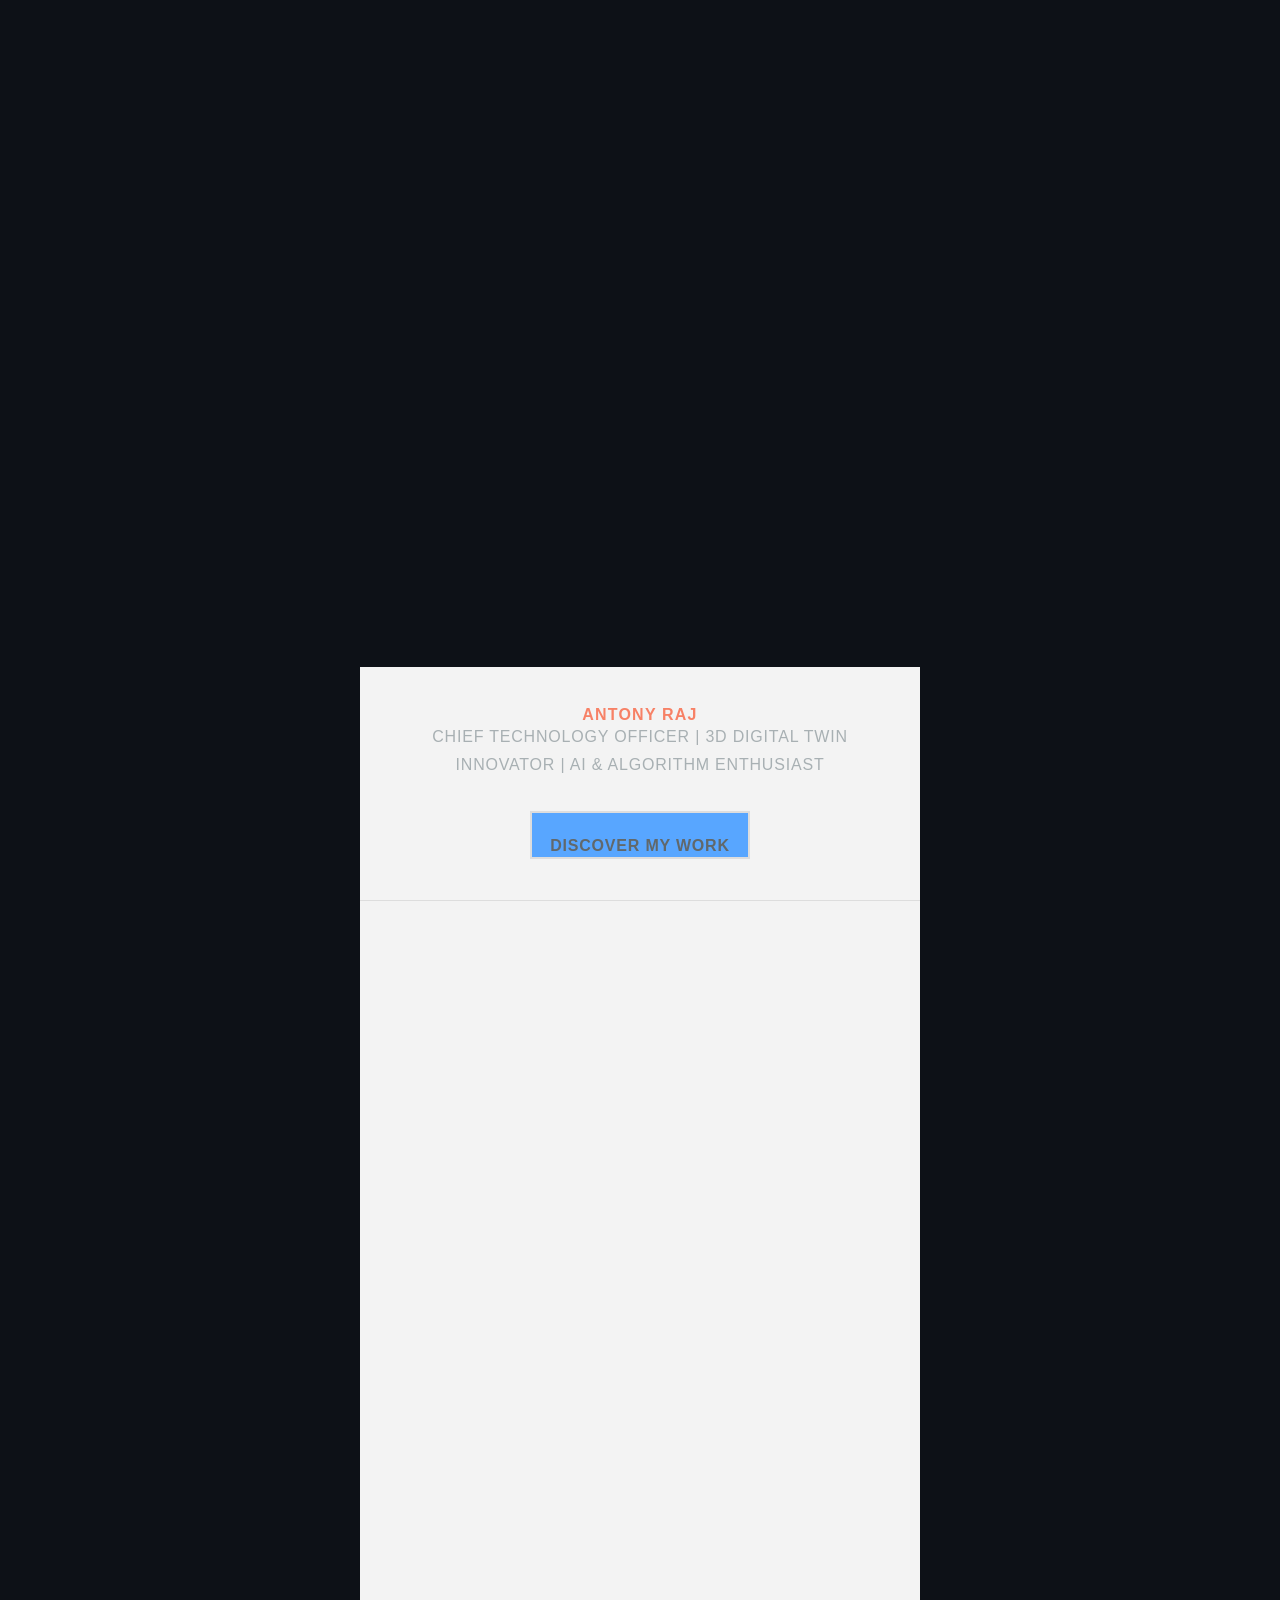
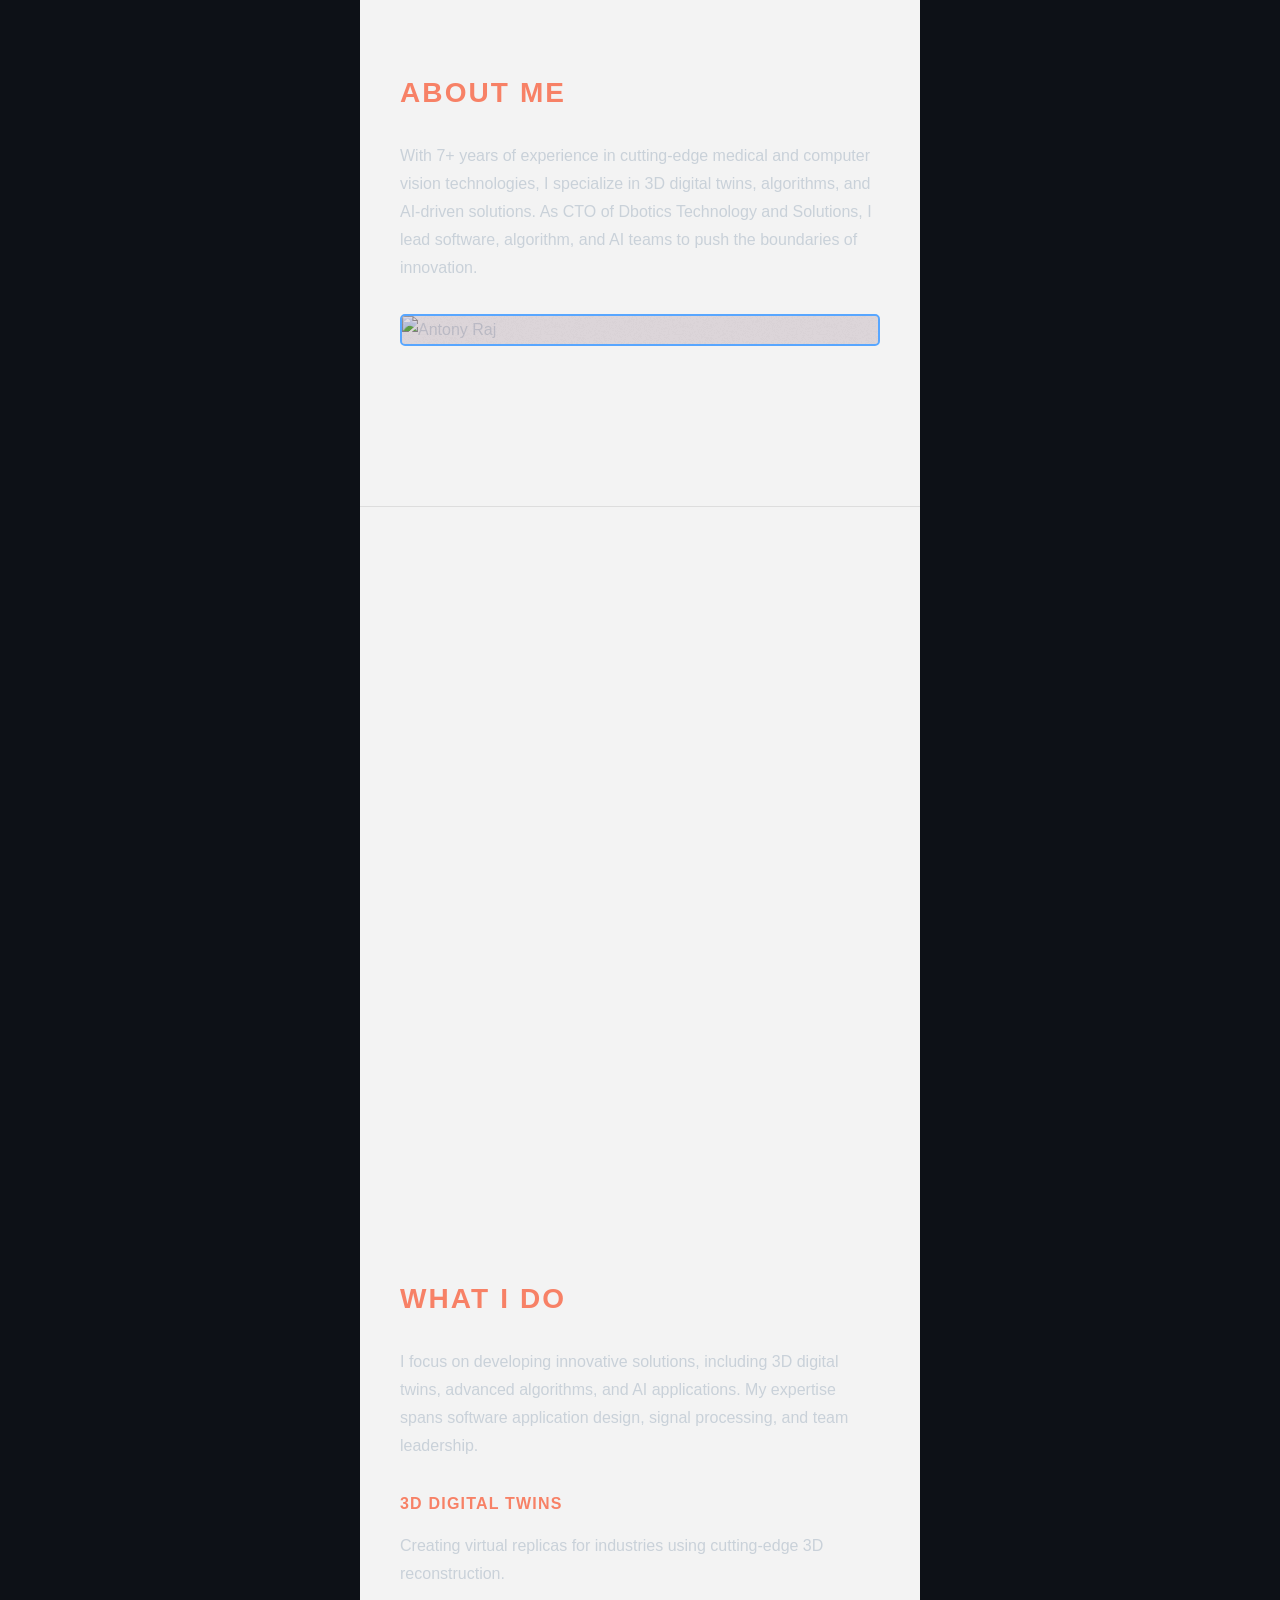
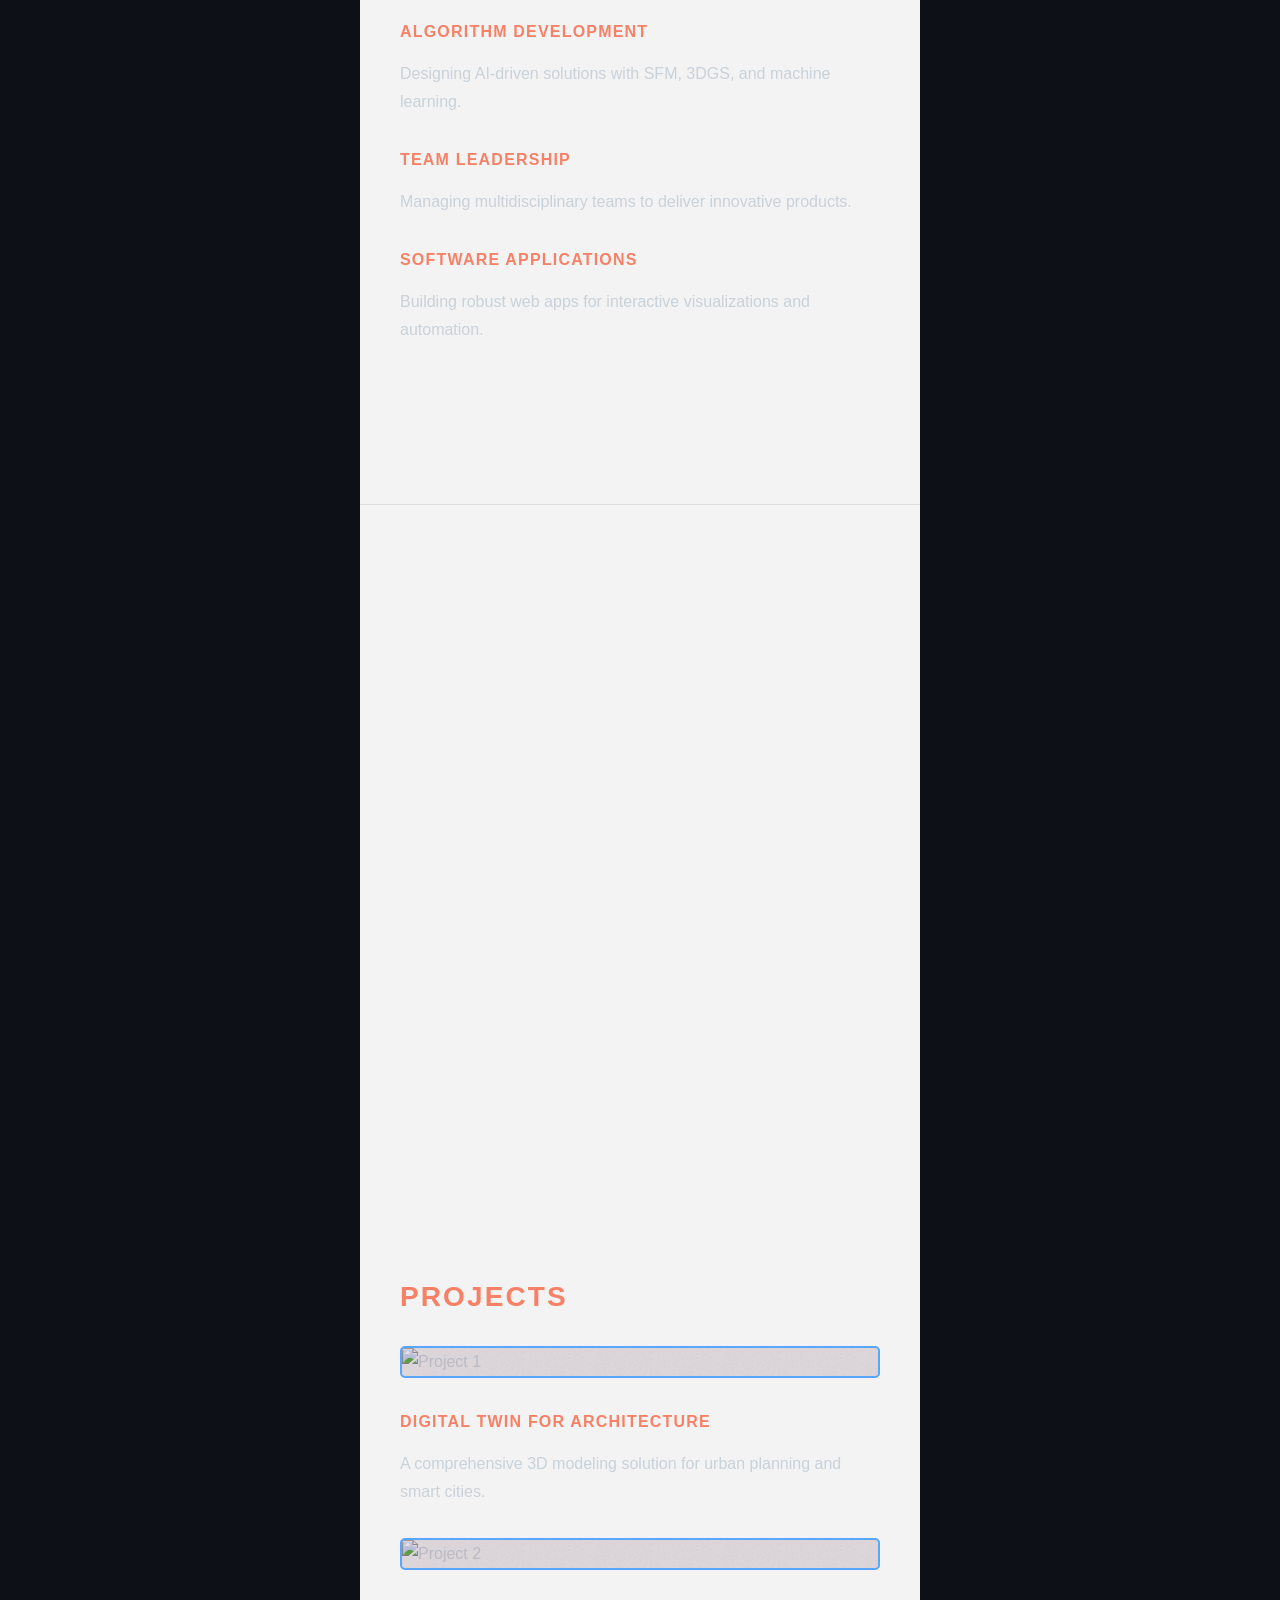
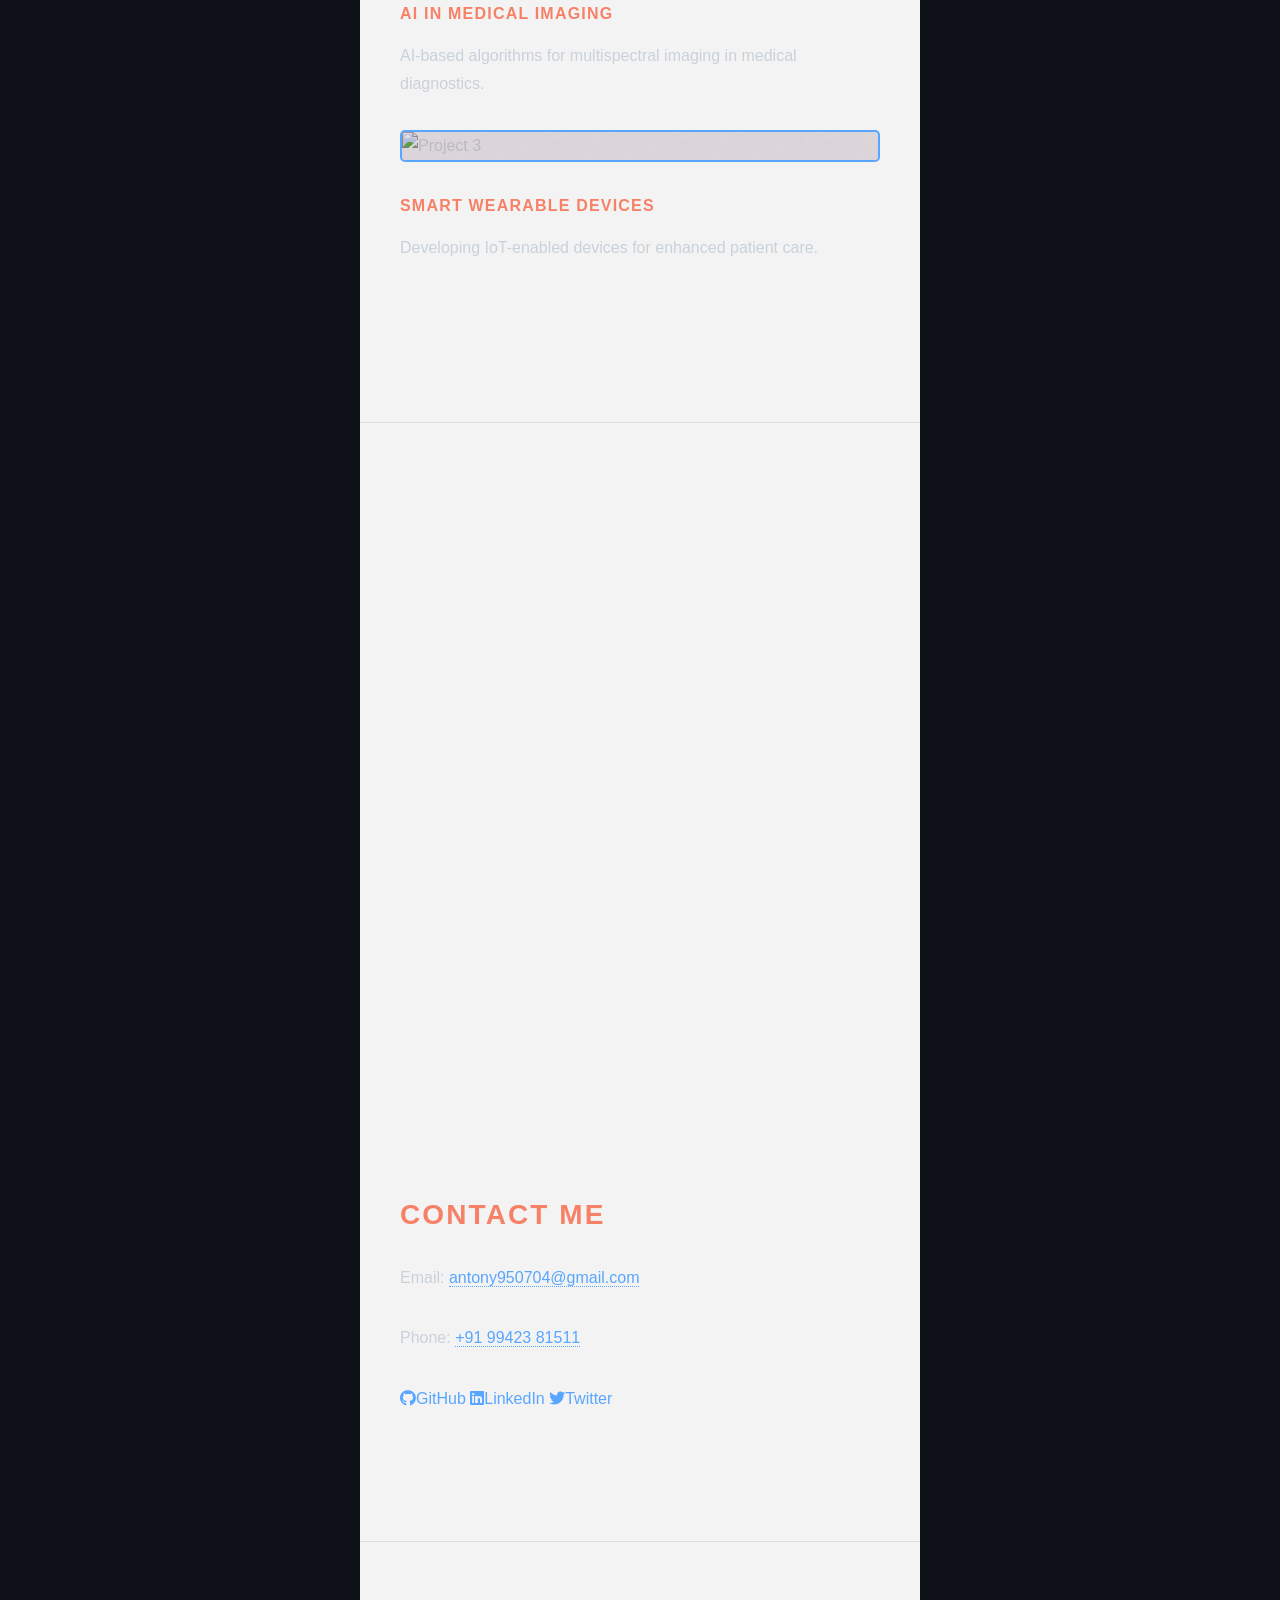
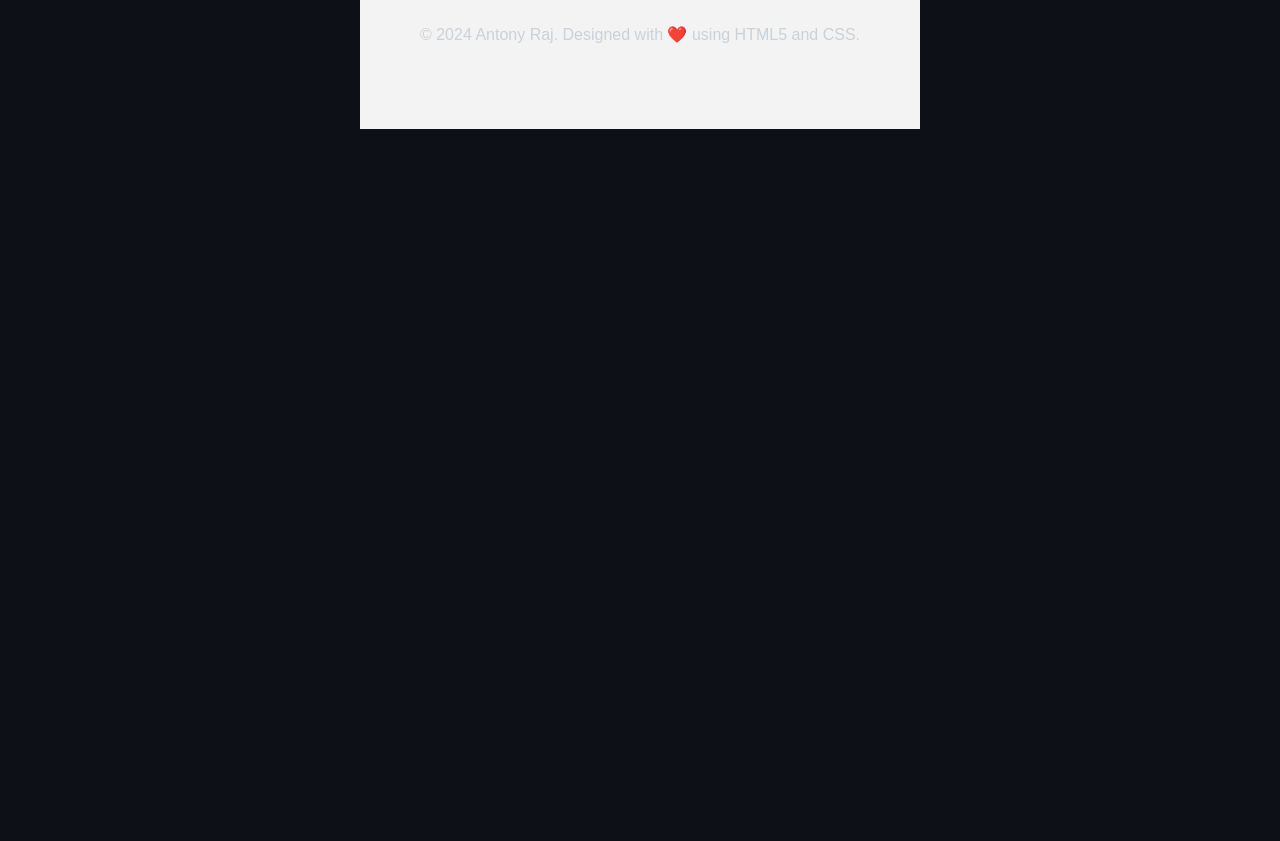
==== commit 92ce7e93: "Rename index1.html to index.html" ====
--- a/index.html
+++ b/index.html
@@ -1,462 +1,139 @@
-<!DOCTYPE HTML>
-<!--
-	Highlights by HTML5 UP
-	html5up.net | @ajlkn
-	Free for personal and commercial use under the CCA 3.0 license (html5up.net/license)
--->
-<html>
-	<head>
-		<title>Highlights by HTML5 UP</title>
-		<meta charset="utf-8" />
-		<meta name="viewport" content="width=device-width, initial-scale=1, user-scalable=no" />
-		<link rel="stylesheet" href="assets/css/main.css" />
-	</head>
-	<body class="is-preload">
-
-		<!-- Header -->
-			<section id="header">
-				<header class="major">
-					<h1>Antony Raj</h1>
-					<p>Everything has beauty, but not everyone sees it! 
-				</header>
-				<div class="container">
-					<ul class="actions special">
-						<li><a href="#one" class="button primary scrolly">Scroll down for more about me</a></li>
-					</ul>
-				</div>
-			</section>
-
-		<!-- One -->
-			<section id="one" class="main special">
-				<div class="container">
-					<span class="image fit primary"><img src="images/pic01.jpg" alt="" /></span>
-					<div class="content">
-						<header class="major">
-							<h2>Who I am</h2>
-						</header>
-						<p>Electrical Engineer with 7+ Years of Experience in Medical & Computer Vision Technologies. Successfully led and managed teams through the New Product Development (NPD) process and implement pipelines. Currently serving as the Chief Technology Officer at Dbotics Technology and Solutions, leveraging my expertise in electrical engineering to spearhead computer vision and automation solutions within the architectural field </p>
-					</div>
-					<a href="#two" class="goto-next scrolly">Next</a>
-				</div>
-			</section>
-
-		<!-- Two -->
-			<section id="two" class="main special">
-				<div class="container">
-					<span class="image fit primary"><img src="images/pic02.jpg" alt="" /></span>
-					<div class="content">
-						<header class="major">
-							<h2>Stuff I do</h2>
-						</header>
-						<p>Develop Med-Tech products, that simplify the current technology and focus on ease of use for the patients. Primary work on Multispectral imaging in endoscopy and developing algorithms for various medical devices using signal processing and machine learning</p>
-						<ul class="icons-grid">
-							<li>
-								<span class="icon solid major fa-camera-retro"></span>
-								<h3>Multispectral Imaging</h3>
-								<h3>Endoscopy</h3>
-							</li>
-							<li>
-								<span class="icon solid major fa-pencil-alt"></span>
-								<h3>Product Development</h3>
-								<h3>Project Management</h3>
-							</li>
-							<li>
-								<span class="icon solid major fa-code"></span>
-								<h3>Signal Processing</h3>
-								<h3>Machine learning</h3>
-							</li>
-							<li>
-								<span class="icon solid major fa-coffee"></span>
-								<h3>Wearable devices</h3>
-								<h3>Smart Systems</h3>
-							</li>
-						</ul>
-					</div>
-					<a href="#three" class="goto-next scrolly">Next</a>
-				</div>
-			</section>
-
-		<!-- Three -->
-			<section id="three" class="main special">
-				<div class="container">
-					<span class="image fit primary"><img src="images/pic03.jpg" alt="" /></span>
-					<div class="content">
-						<header class="major">
-							<h2>One more thing</h2>
-						</header>
-						<p>I am a vivid traveller, ready to explore the newness in every culture. I have good collection of information about places around South India. Aim to travel around the world in this life given to me</p>
-					</div>
-					<a href="#footer" class="goto-next scrolly">Next</a>
-				</div>
-			</section>
-
-		<!-- Four -->
-		<!--
-			<section id="four" class="main">
-				<div class="container">
-					<div class="content">
-						<header class="major">
-							<h2>Elements</h2>
-						</header>
-						<section>
-							<h4>Text</h4>
-							<p>This is <b>bold</b> and this is <strong>strong</strong>. This is <i>italic</i> and this is <em>emphasized</em>.
-							This is <sup>superscript</sup> text and this is <sub>subscript</sub> text.
-							This is <u>underlined</u> and this is code: <code>for (;;) { ... }</code>. Finally, <a href="#">this is a link</a>.</p>
-							<hr />
-							<header>
-								<h4>Heading with a Subtitle</h4>
-								<p>Lorem ipsum dolor sit amet nullam id egestas urna aliquam</p>
-							</header>
-							<p>Nunc lacinia ante nunc ac lobortis. Interdum adipiscing gravida odio porttitor sem non mi integer non faucibus ornare mi ut ante amet placerat aliquet. Volutpat eu sed ante lacinia sapien lorem accumsan varius montes viverra nibh in adipiscing blandit tempus accumsan.</p>
-							<header>
-								<h5>Heading with a Subtitle</h5>
-								<p>Lorem ipsum dolor sit amet nullam id egestas urna aliquam</p>
-							</header>
-							<p>Nunc lacinia ante nunc ac lobortis. Interdum adipiscing gravida odio porttitor sem non mi integer non faucibus ornare mi ut ante amet placerat aliquet. Volutpat eu sed ante lacinia sapien lorem accumsan varius montes viverra nibh in adipiscing blandit tempus accumsan.</p>
-							<hr />
-							<h2>Heading Level 2</h2>
-							<h3>Heading Level 3</h3>
-							<h4>Heading Level 4</h4>
-							<h5>Heading Level 5</h5>
-							<h6>Heading Level 6</h6>
-							<hr />
-							<h5>Blockquote</h5>
-							<blockquote>Fringilla nisl. Donec accumsan interdum nisi, quis tincidunt felis sagittis eget tempus euismod. Vestibulum ante ipsum primis in faucibus vestibulum. Blandit adipiscing eu felis iaculis volutpat ac adipiscing accumsan faucibus. Vestibulum ante ipsum primis in faucibus lorem ipsum dolor sit amet nullam adipiscing eu felis.</blockquote>
-							<h5>Preformatted</h5>
-							<pre><code>i = 0;
-
-while (!deck.isInOrder()) {
-  print 'Iteration ' + i;
-  deck.shuffle();
-  i++;
-}
-
-print 'It took ' + i + ' iterations to sort the deck.';</code></pre>
-						</section>
-
-						<section>
-							<h4>Lists</h4>
-							<div class="row">
-								<div class="col-6 col-12-medium">
-									<h5>Unordered</h5>
-									<ul>
-										<li>Dolor pulvinar etiam.</li>
-										<li>Sagittis adipiscing.</li>
-										<li>Felis enim feugiat.</li>
-									</ul>
-									<h5>Alternate</h5>
-									<ul class="alt">
-										<li>Dolor pulvinar etiam.</li>
-										<li>Sagittis adipiscing.</li>
-										<li>Felis enim feugiat.</li>
-									</ul>
-								</div>
-								<div class="col-6 col-12-medium">
-									<h5>Ordered</h5>
-									<ol>
-										<li>Dolor pulvinar etiam.</li>
-										<li>Etiam vel felis viverra.</li>
-										<li>Felis enim feugiat.</li>
-										<li>Dolor pulvinar etiam.</li>
-										<li>Etiam vel felis lorem.</li>
-										<li>Felis enim et feugiat.</li>
-									</ol>
-									<h5>Icons</h5>
-									<ul class="icons">
-										<li><a href="#" class="icon brands fa-twitter"><span class="label">Twitter</span></a></li>
-										<li><a href="#" class="icon brands fa-facebook-f"><span class="label">Facebook</span></a></li>
-										<li><a href="#" class="icon brands fa-instagram"><span class="label">Instagram</span></a></li>
-										<li><a href="#" class="icon brands fa-github"><span class="label">Github</span></a></li>
-									</ul>
-								</div>
-							</div>
-							<h5>Actions</h5>
-							<ul class="actions">
-								<li><a href="#" class="button primary">Default</a></li>
-								<li><a href="#" class="button">Default</a></li>
-							</ul>
-							<ul class="actions small">
-								<li><a href="#" class="button primary small">Small</a></li>
-								<li><a href="#" class="button small">Small</a></li>
-							</ul>
-							<div class="row">
-								<div class="col-6 col-12-small">
-									<ul class="actions stacked">
-										<li><a href="#" class="button primary">Default</a></li>
-										<li><a href="#" class="button">Default</a></li>
-									</ul>
-								</div>
-								<div class="col-6 col-12-small">
-									<ul class="actions stacked">
-										<li><a href="#" class="button primary small">Small</a></li>
-										<li><a href="#" class="button small">Small</a></li>
-									</ul>
-								</div>
-								<div class="col-6 col-12-small">
-									<ul class="actions stacked">
-										<li><a href="#" class="button primary fit">Default</a></li>
-										<li><a href="#" class="button fit">Default</a></li>
-									</ul>
-								</div>
-								<div class="col-6 col-12-small">
-									<ul class="actions stacked">
-										<li><a href="#" class="button primary small fit">Small</a></li>
-										<li><a href="#" class="button small fit">Small</a></li>
-									</ul>
-								</div>
-							</div>
-						</section>
-
-						<section>
-							<h4>Table</h4>
-							<h5>Default</h5>
-							<div class="table-wrapper">
-								<table>
-									<thead>
-										<tr>
-											<th>Name</th>
-											<th>Description</th>
-											<th>Price</th>
-										</tr>
-									</thead>
-									<tbody>
-										<tr>
-											<td>Item One</td>
-											<td>Ante turpis integer aliquet porttitor.</td>
-											<td>29.99</td>
-										</tr>
-										<tr>
-											<td>Item Two</td>
-											<td>Vis ac commodo adipiscing arcu aliquet.</td>
-											<td>19.99</td>
-										</tr>
-										<tr>
-											<td>Item Three</td>
-											<td> Morbi faucibus arcu accumsan lorem.</td>
-											<td>29.99</td>
-										</tr>
-										<tr>
-											<td>Item Four</td>
-											<td>Vitae integer tempus condimentum.</td>
-											<td>19.99</td>
-										</tr>
-										<tr>
-											<td>Item Five</td>
-											<td>Ante turpis integer aliquet porttitor.</td>
-											<td>29.99</td>
-										</tr>
-									</tbody>
-									<tfoot>
-										<tr>
-											<td colspan="2"></td>
-											<td>100.00</td>
-										</tr>
-									</tfoot>
-								</table>
-							</div>
-
-							<h5>Alternate</h5>
-							<div class="table-wrapper">
-								<table class="alt">
-									<thead>
-										<tr>
-											<th>Name</th>
-											<th>Description</th>
-											<th>Price</th>
-										</tr>
-									</thead>
-									<tbody>
-										<tr>
-											<td>Item One</td>
-											<td>Ante turpis integer aliquet porttitor.</td>
-											<td>29.99</td>
-										</tr>
-										<tr>
-											<td>Item Two</td>
-											<td>Vis ac commodo adipiscing arcu aliquet.</td>
-											<td>19.99</td>
-										</tr>
-										<tr>
-											<td>Item Three</td>
-											<td> Morbi faucibus arcu accumsan lorem.</td>
-											<td>29.99</td>
-										</tr>
-										<tr>
-											<td>Item Four</td>
-											<td>Vitae integer tempus condimentum.</td>
-											<td>19.99</td>
-										</tr>
-										<tr>
-											<td>Item Five</td>
-											<td>Ante turpis integer aliquet porttitor.</td>
-											<td>29.99</td>
-										</tr>
-									</tbody>
-									<tfoot>
-										<tr>
-											<td colspan="2"></td>
-											<td>100.00</td>
-										</tr>
-									</tfoot>
-								</table>
-							</div>
-						</section>
-
-						<section>
-							<h4>Buttons</h4>
-							<ul class="actions">
-								<li><a href="#" class="button primary">Primary</a></li>
-								<li><a href="#" class="button">Default</a></li>
-							</ul>
-							<ul class="actions">
-								<li><a href="#" class="button">Default</a></li>
-								<li><a href="#" class="button small">Small</a></li>
-							</ul>
-							<ul class="actions fit">
-								<li><a href="#" class="button primary fit">Fit</a></li>
-								<li><a href="#" class="button fit">Fit</a></li>
-							</ul>
-							<ul class="actions fit small">
-								<li><a href="#" class="button primary fit small">Fit + Small</a></li>
-								<li><a href="#" class="button fit small">Fit + Small</a></li>
-							</ul>
-							<ul class="actions">
-								<li><a href="#" class="button primary icon solid fa-download">Icon</a></li>
-								<li><a href="#" class="button icon solid fa-download">Icon</a></li>
-							</ul>
-							<ul class="actions">
-								<li><span class="button primary disabled">Disabled</span></li>
-								<li><span class="button disabled">Disabled</span></li>
-							</ul>
-						</section>
-
-						<section>
-							<h4>Form</h4>
-							<form method="post" action="#">
-								<div class="row gtr-uniform">
-									<div class="col-6 col-12-xsmall">
-										<input type="text" name="demo-name" id="demo-name" value="" placeholder="Name" />
-									</div>
-									<div class="col-6 col-12-xsmall">
-										<input type="email" name="demo-email" id="demo-email" value="" placeholder="Email" />
-									</div>
-									<div class="col-12">
-										<select name="demo-category" id="demo-category">
-											<option value="">- Category -</option>
-											<option value="1">Manufacturing</option>
-											<option value="1">Shipping</option>
-											<option value="1">Administration</option>
-											<option value="1">Human Resources</option>
-										</select>
-									</div>
-									<div class="col-4 col-12-small">
-										<input type="radio" id="demo-priority-low" name="demo-priority" checked>
-										<label for="demo-priority-low">Low</label>
-									</div>
-									<div class="col-4 col-12-small">
-										<input type="radio" id="demo-priority-normal" name="demo-priority">
-										<label for="demo-priority-normal">Normal</label>
-									</div>
-									<div class="col-4 col-12-small">
-										<input type="radio" id="demo-priority-high" name="demo-priority">
-										<label for="demo-priority-high">High</label>
-									</div>
-									<div class="col-6 col-12-small">
-										<input type="checkbox" id="demo-copy" name="demo-copy">
-										<label for="demo-copy">Email me a copy</label>
-									</div>
-									<div class="col-6 col-12-small">
-										<input type="checkbox" id="demo-human" name="demo-human" checked>
-										<label for="demo-human">Not a robot</label>
-									</div>
-									<div class="col-12">
-										<textarea name="demo-message" id="demo-message" placeholder="Enter your message" rows="6"></textarea>
-									</div>
-									<div class="col-12">
-										<ul class="actions">
-											<li><input type="submit" value="Send Message" class="primary" /></li>
-											<li><input type="reset" value="Reset" /></li>
-										</ul>
-									</div>
-								</div>
-							</form>
-						</section>
-
-						<section>
-							<h4>Image</h4>
-							<h5>Fit</h5>
-							<div class="box alt">
-								<div class="row gtr-uniform gtr-50">
-									<div class="col-12"><span class="image fit"><img src="images/pic04.jpg" alt="" /></span></div>
-									<div class="col-4"><span class="image fit"><img src="images/pic04.jpg" alt="" /></span></div>
-									<div class="col-4"><span class="image fit"><img src="images/pic04.jpg" alt="" /></span></div>
-									<div class="col-4"><span class="image fit"><img src="images/pic04.jpg" alt="" /></span></div>
-									<div class="col-4"><span class="image fit"><img src="images/pic04.jpg" alt="" /></span></div>
-									<div class="col-4"><span class="image fit"><img src="images/pic04.jpg" alt="" /></span></div>
-									<div class="col-4"><span class="image fit"><img src="images/pic04.jpg" alt="" /></span></div>
-									<div class="col-4"><span class="image fit"><img src="images/pic04.jpg" alt="" /></span></div>
-									<div class="col-4"><span class="image fit"><img src="images/pic04.jpg" alt="" /></span></div>
-									<div class="col-4"><span class="image fit"><img src="images/pic04.jpg" alt="" /></span></div>
-								</div>
-							</div>
-							<h5>Left &amp; Right</h5>
-							<p><span class="image left"><img src="images/pic05.jpg" alt="" /></span>Fringilla nisl. Donec accumsan interdum nisi, quis tincidunt felis sagittis eget. tempus euismod. Vestibulum ante ipsum primis in faucibus vestibulum. Blandit adipiscing eu felis iaculis volutpat ac adipiscing accumsan eu faucibus. Integer ac pellentesque praesent tincidunt felis sagittis eget. tempus euismod. Vestibulum ante ipsum primis in faucibus vestibulum. Blandit adipiscing eu felis iaculis volutpat ac adipiscing accumsan eu faucibus. Integer ac pellentesque praesent. Donec accumsan interdum nisi, quis tincidunt felis sagittis eget. tempus euismod. Vestibulum ante ipsum primis in faucibus vestibulum. Blandit adipiscing eu felis iaculis volutpat ac adipiscing accumsan eu faucibus. Integer ac pellentesque praesent tincidunt felis sagittis eget. tempus euismod. Vestibulum ante ipsum primis in faucibus vestibulum. Blandit adipiscing eu felis iaculis volutpat ac adipiscing accumsan eu faucibus. Integer ac pellentesque praesent.</p>
-							<p><span class="image right"><img src="images/pic05.jpg" alt="" /></span>Fringilla nisl. Donec accumsan interdum nisi, quis tincidunt felis sagittis eget. tempus euismod. Vestibulum ante ipsum primis in faucibus vestibulum. Blandit adipiscing eu felis iaculis volutpat ac adipiscing accumsan eu faucibus. Integer ac pellentesque praesent tincidunt felis sagittis eget. tempus euismod. Vestibulum ante ipsum primis in faucibus vestibulum. Blandit adipiscing eu felis iaculis volutpat ac adipiscing accumsan eu faucibus. Integer ac pellentesque praesent. Donec accumsan interdum nisi, quis tincidunt felis sagittis eget. tempus euismod. Vestibulum ante ipsum primis in faucibus vestibulum. Blandit adipiscing eu felis iaculis volutpat ac adipiscing accumsan eu faucibus. Integer ac pellentesque praesent tincidunt felis sagittis eget. tempus euismod. Vestibulum ante ipsum primis in faucibus vestibulum. Blandit adipiscing eu felis iaculis volutpat ac adipiscing accumsan eu faucibus. Integer ac pellentesque praesent.</p>
-						</section>
-
-					</div>
-					<a href="#footer" class="goto-next scrolly">Next</a>
-				</div>
-			</section>
-		-->
-
-		<!-- Footer -->
-			<section id="footer">
-				<div class="container">
-					<header class="major">
-						<h2>Get in touch</h2>
-					</header>
-					
-				        <p> Email id: antony950704@gmail.com</p>
-				        <p> Phone number: +91 9942381511</p>
-					<!--
-					<form method="post" action="#">
-						<div class="row gtr-uniform">
-							<div class="col-6 col-12-xsmall"><input type="text" name="name" id="name" placeholder="Name" /></div>
-							<div class="col-6 col-12-xsmall"><input type="email" name="email" id="email" placeholder="Email" /></div>
-							<div class="col-12"><textarea name="message" id="message" placeholder="Message" rows="4"></textarea></div>
-							<div class="col-12">
-								<ul class="actions special">
-									<li><input type="submit" value="Send Message" class="primary" /></li>
-								</ul>
-							</div>
-						</div>
-					</form>
-                                        -->
-				</div>
-				<footer>
-					<ul class="icons">
-						<li><a href="#" class="icon brands alt fa-twitter"><span class="label">Twitter</span></a></li>
-						<li><a href="#" class="icon brands alt fa-facebook-f"><span class="label">Facebook</span></a></li>
-						<li><a href="#" class="icon brands alt fa-instagram"><span class="label">Instagram</span></a></li>
-						<li><a href="#" class="icon brands alt fa-dribbble"><span class="label">Dribbble</span></a></li>
-						<li><a href="#" class="icon solid alt fa-envelope"><span class="label">Email</span></a></li>
-					</ul>
-					<ul class="copyright">
-						<li>&copy; Untitled</li><li>Design: <a href="http://html5up.net">HTML5 UP</a></li><li>Demo Images: <a href="http://unsplash.com">Unsplash</a></li>
-					</ul>
-				</footer>
-			</section>
-
-		<!-- Scripts -->
-			<script src="assets/js/jquery.min.js"></script>
-			<script src="assets/js/jquery.scrollex.min.js"></script>
-			<script src="assets/js/jquery.scrolly.min.js"></script>
-			<script src="assets/js/browser.min.js"></script>
-			<script src="assets/js/breakpoints.min.js"></script>
-			<script src="assets/js/util.js"></script>
-			<script src="assets/js/main.js"></script>
-
-	</body>
-</html>
+<!DOCTYPE HTML>
+<html lang="en">
+<head>
+    <meta charset="UTF-8">
+    <meta name="viewport" content="width=device-width, initial-scale=1, user-scalable=no">
+    <title>Antony Raj - CTO Portfolio</title>
+    <link rel="stylesheet" href="assets/css/main.css">
+    <style>
+        /* Techno-themed custom styles */
+        body {
+            background: #0d1117;
+            color: #c9d1d9;
+            font-family: 'Arial', sans-serif;
+        }
+        a {
+            color: #58a6ff;
+            text-decoration: none;
+        }
+        h1, h2, h3 {
+            color: #f78166;
+        }
+        .button {
+            background: #58a6ff;
+            color: #fff;
+            border: none;
+            padding: 10px 20px;
+            cursor: pointer;
+            text-transform: uppercase;
+        }
+        .button:hover {
+            background: #1f6feb;
+        }
+        .image {
+            border: 2px solid #58a6ff;
+            border-radius: 5px;
+        }
+    </style>
+</head>
+<body>
+
+    <!-- Header -->
+    <header id="header">
+        <div class="container">
+            <h1>Antony Raj</h1>
+            <p>Chief Technology Officer | 3D Digital Twin Innovator | AI & Algorithm Enthusiast</p>
+            <a href="#about" class="button">Discover My Work</a>
+        </div>
+    </header>
+
+    <!-- About Section -->
+    <section id="about" class="main">
+        <div class="container">
+            <h2>About Me</h2>
+            <p>
+                With 7+ years of experience in cutting-edge medical and computer vision technologies, 
+                I specialize in 3D digital twins, algorithms, and AI-driven solutions. As CTO of Dbotics Technology 
+                and Solutions, I lead software, algorithm, and AI teams to push the boundaries of innovation.
+            </p>
+            <img src="images/profile.jpg" alt="Antony Raj" class="image fit">
+        </div>
+    </section>
+
+    <!-- Expertise Section -->
+    <section id="expertise" class="main">
+        <div class="container">
+            <h2>What I Do</h2>
+            <p>
+                I focus on developing innovative solutions, including 3D digital twins, advanced algorithms, 
+                and AI applications. My expertise spans software application design, signal processing, and team leadership.
+            </p>
+            <div class="grid">
+                <div>
+                    <h3>3D Digital Twins</h3>
+                    <p>Creating virtual replicas for industries using cutting-edge 3D reconstruction.</p>
+                </div>
+                <div>
+                    <h3>Algorithm Development</h3>
+                    <p>Designing AI-driven solutions with SFM, 3DGS, and machine learning.</p>
+                </div>
+                <div>
+                    <h3>Team Leadership</h3>
+                    <p>Managing multidisciplinary teams to deliver innovative products.</p>
+                </div>
+                <div>
+                    <h3>Software Applications</h3>
+                    <p>Building robust web apps for interactive visualizations and automation.</p>
+                </div>
+            </div>
+        </div>
+    </section>
+
+    <!-- Projects Section -->
+    <section id="projects" class="main">
+        <div class="container">
+            <h2>Projects</h2>
+            <div class="grid">
+                <div>
+                    <img src="images/project1.jpg" alt="Project 1" class="image fit">
+                    <h3>Digital Twin for Architecture</h3>
+                    <p>A comprehensive 3D modeling solution for urban planning and smart cities.</p>
+                </div>
+                <div>
+                    <img src="images/project2.jpg" alt="Project 2" class="image fit">
+                    <h3>AI in Medical Imaging</h3>
+                    <p>AI-based algorithms for multispectral imaging in medical diagnostics.</p>
+                </div>
+                <div>
+                    <img src="images/project3.jpg" alt="Project 3" class="image fit">
+                    <h3>Smart Wearable Devices</h3>
+                    <p>Developing IoT-enabled devices for enhanced patient care.</p>
+                </div>
+            </div>
+        </div>
+    </section>
+
+    <!-- Contact Section -->
+    <section id="contact" class="main">
+        <div class="container">
+            <h2>Contact Me</h2>
+            <p>Email: <a href="mailto:antony950704@gmail.com">antony950704@gmail.com</a></p>
+            <p>Phone: <a href="tel:+919942381511">+91 99423 81511</a></p>
+            <div class="social-links">
+                <a href="#" class="icon brands fa-github">GitHub</a>
+                <a href="#" class="icon brands fa-linkedin">LinkedIn</a>
+                <a href="#" class="icon brands fa-twitter">Twitter</a>
+            </div>
+        </div>
+    </section>
+
+    <!-- Footer -->
+    <footer id="footer">
+        <div class="container">
+            <p>&copy; 2024 Antony Raj. Designed with ❤️ using HTML5 and CSS.</p>
+        </div>
+    </footer>
+
+</body>
+</html>
+
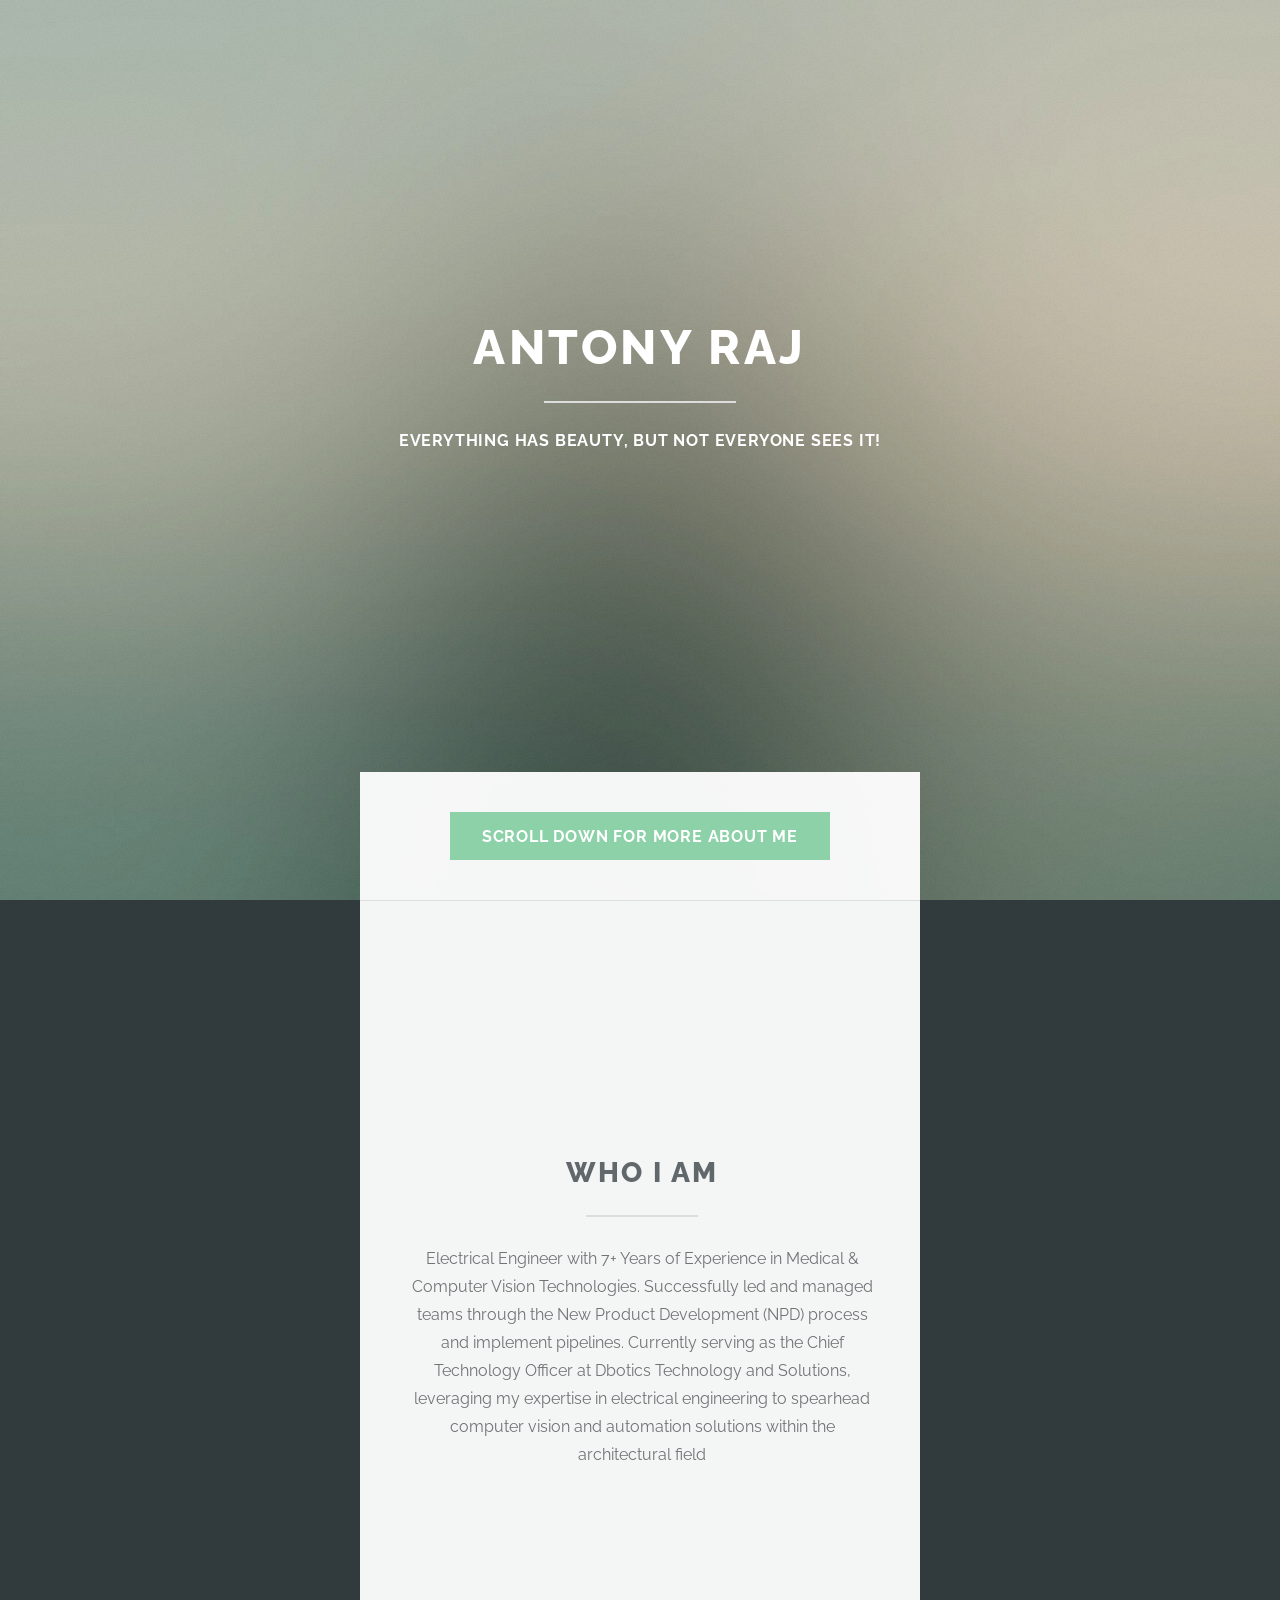
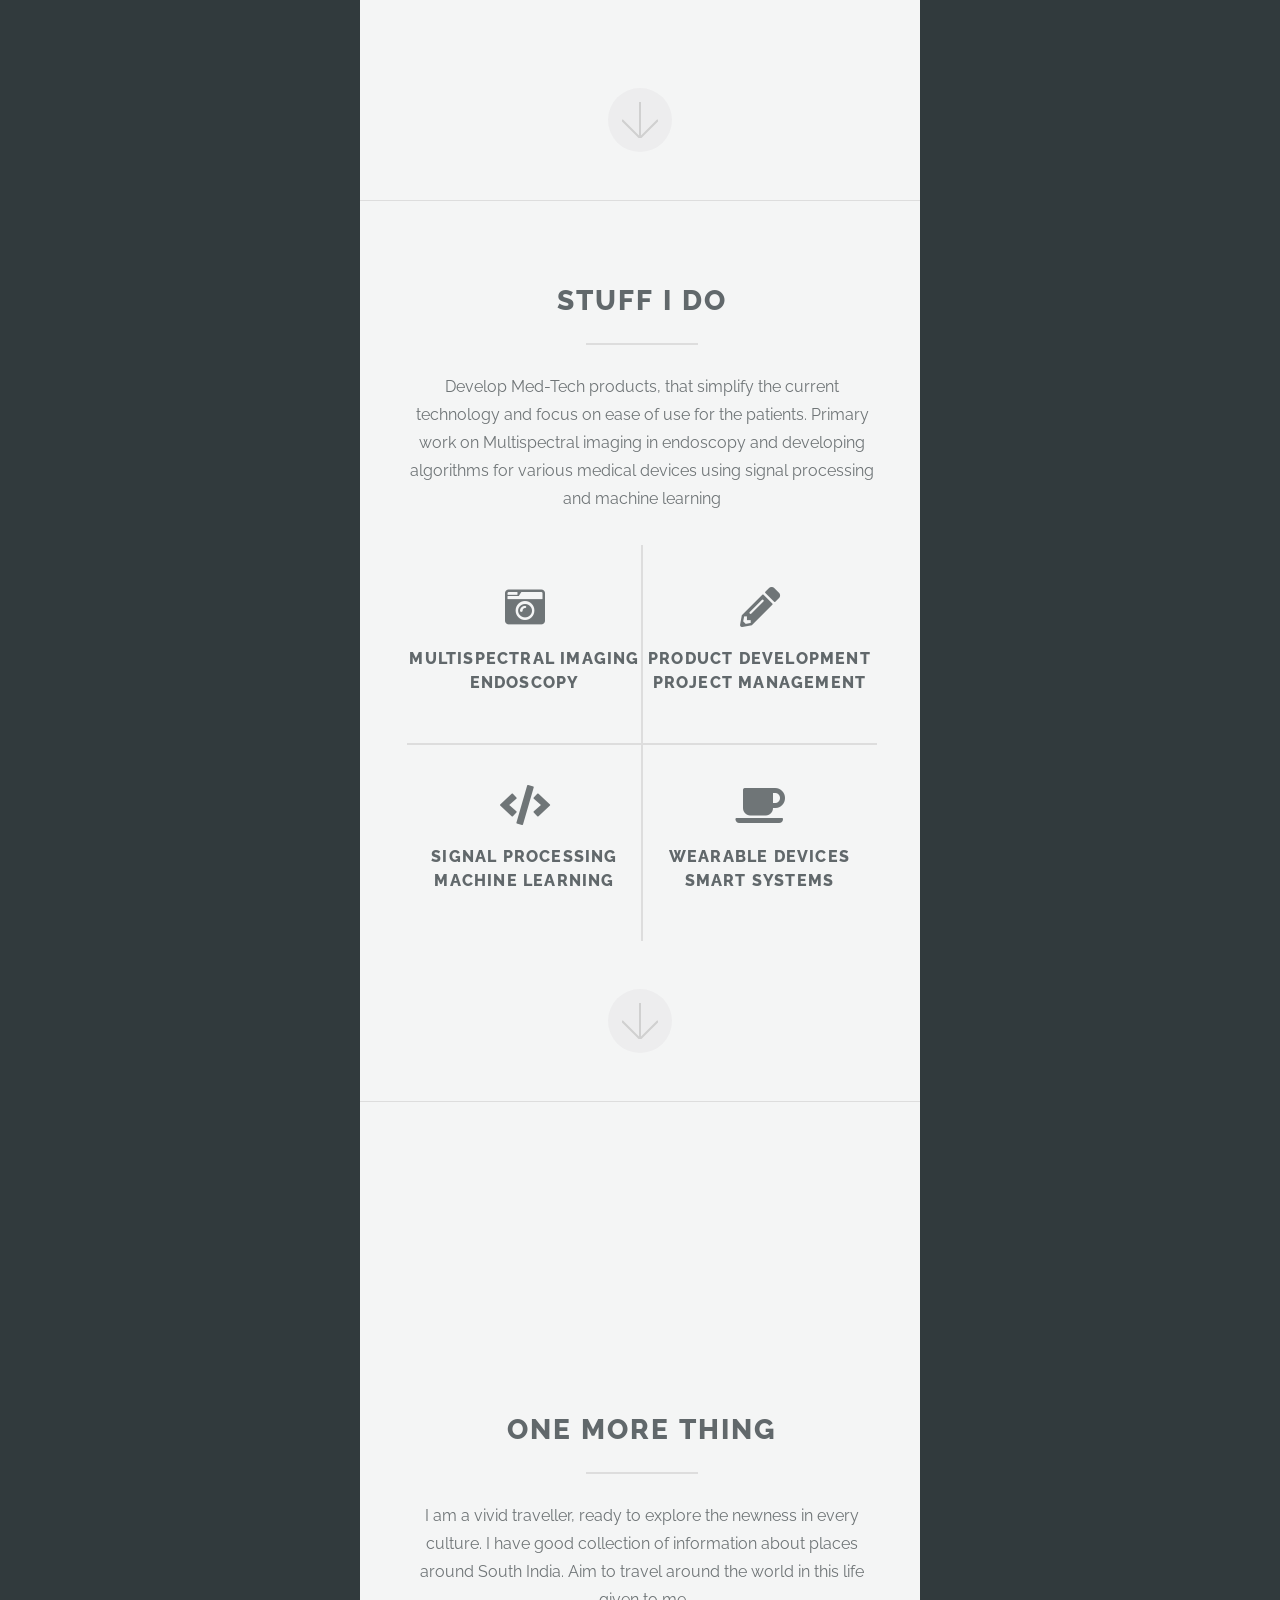
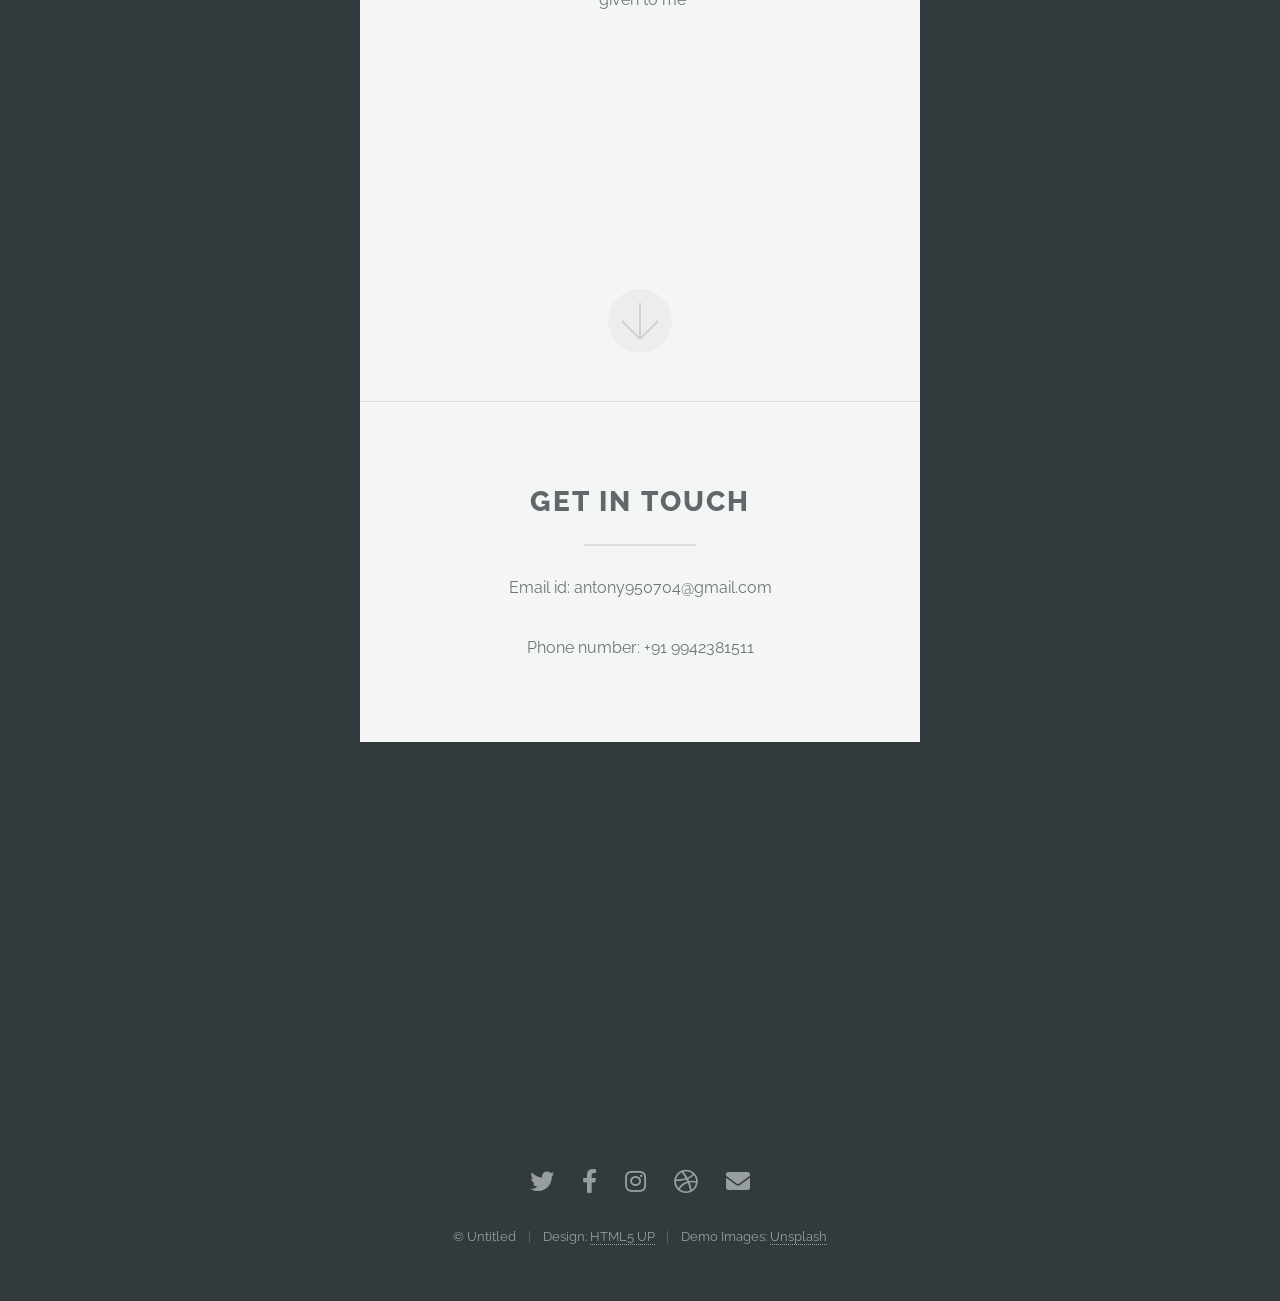
==== commit 51b1c66b: "Update and rename index_old.html to index.html" ====
--- a/index.html
+++ b/index.html
@@ -1,139 +1,462 @@
-<!DOCTYPE HTML>
-<html lang="en">
-<head>
-    <meta charset="UTF-8">
-    <meta name="viewport" content="width=device-width, initial-scale=1, user-scalable=no">
-    <title>Antony Raj - CTO Portfolio</title>
-    <link rel="stylesheet" href="assets/css/main.css">
-    <style>
-        /* Techno-themed custom styles */
-        body {
-            background: #0d1117;
-            color: #c9d1d9;
-            font-family: 'Arial', sans-serif;
-        }
-        a {
-            color: #58a6ff;
-            text-decoration: none;
-        }
-        h1, h2, h3 {
-            color: #f78166;
-        }
-        .button {
-            background: #58a6ff;
-            color: #fff;
-            border: none;
-            padding: 10px 20px;
-            cursor: pointer;
-            text-transform: uppercase;
-        }
-        .button:hover {
-            background: #1f6feb;
-        }
-        .image {
-            border: 2px solid #58a6ff;
-            border-radius: 5px;
-        }
-    </style>
-</head>
-<body>
-
-    <!-- Header -->
-    <header id="header">
-        <div class="container">
-            <h1>Antony Raj</h1>
-            <p>Chief Technology Officer | 3D Digital Twin Innovator | AI & Algorithm Enthusiast</p>
-            <a href="#about" class="button">Discover My Work</a>
-        </div>
-    </header>
-
-    <!-- About Section -->
-    <section id="about" class="main">
-        <div class="container">
-            <h2>About Me</h2>
-            <p>
-                With 7+ years of experience in cutting-edge medical and computer vision technologies, 
-                I specialize in 3D digital twins, algorithms, and AI-driven solutions. As CTO of Dbotics Technology 
-                and Solutions, I lead software, algorithm, and AI teams to push the boundaries of innovation.
-            </p>
-            <img src="images/profile.jpg" alt="Antony Raj" class="image fit">
-        </div>
-    </section>
-
-    <!-- Expertise Section -->
-    <section id="expertise" class="main">
-        <div class="container">
-            <h2>What I Do</h2>
-            <p>
-                I focus on developing innovative solutions, including 3D digital twins, advanced algorithms, 
-                and AI applications. My expertise spans software application design, signal processing, and team leadership.
-            </p>
-            <div class="grid">
-                <div>
-                    <h3>3D Digital Twins</h3>
-                    <p>Creating virtual replicas for industries using cutting-edge 3D reconstruction.</p>
-                </div>
-                <div>
-                    <h3>Algorithm Development</h3>
-                    <p>Designing AI-driven solutions with SFM, 3DGS, and machine learning.</p>
-                </div>
-                <div>
-                    <h3>Team Leadership</h3>
-                    <p>Managing multidisciplinary teams to deliver innovative products.</p>
-                </div>
-                <div>
-                    <h3>Software Applications</h3>
-                    <p>Building robust web apps for interactive visualizations and automation.</p>
-                </div>
-            </div>
-        </div>
-    </section>
-
-    <!-- Projects Section -->
-    <section id="projects" class="main">
-        <div class="container">
-            <h2>Projects</h2>
-            <div class="grid">
-                <div>
-                    <img src="images/project1.jpg" alt="Project 1" class="image fit">
-                    <h3>Digital Twin for Architecture</h3>
-                    <p>A comprehensive 3D modeling solution for urban planning and smart cities.</p>
-                </div>
-                <div>
-                    <img src="images/project2.jpg" alt="Project 2" class="image fit">
-                    <h3>AI in Medical Imaging</h3>
-                    <p>AI-based algorithms for multispectral imaging in medical diagnostics.</p>
-                </div>
-                <div>
-                    <img src="images/project3.jpg" alt="Project 3" class="image fit">
-                    <h3>Smart Wearable Devices</h3>
-                    <p>Developing IoT-enabled devices for enhanced patient care.</p>
-                </div>
-            </div>
-        </div>
-    </section>
-
-    <!-- Contact Section -->
-    <section id="contact" class="main">
-        <div class="container">
-            <h2>Contact Me</h2>
-            <p>Email: <a href="mailto:antony950704@gmail.com">antony950704@gmail.com</a></p>
-            <p>Phone: <a href="tel:+919942381511">+91 99423 81511</a></p>
-            <div class="social-links">
-                <a href="#" class="icon brands fa-github">GitHub</a>
-                <a href="#" class="icon brands fa-linkedin">LinkedIn</a>
-                <a href="#" class="icon brands fa-twitter">Twitter</a>
-            </div>
-        </div>
-    </section>
-
-    <!-- Footer -->
-    <footer id="footer">
-        <div class="container">
-            <p>&copy; 2024 Antony Raj. Designed with ❤️ using HTML5 and CSS.</p>
-        </div>
-    </footer>
-
-</body>
-</html>
-
+<!DOCTYPE HTML>
+<!--
+	Highlights by HTML5 UP
+	html5up.net | @ajlkn
+	Free for personal and commercial use under the CCA 3.0 license (html5up.net/license)
+-->
+<html>
+	<head>
+		<title>Highlights by HTML5 UP</title>
+		<meta charset="utf-8" />
+		<meta name="viewport" content="width=device-width, initial-scale=1, user-scalable=no" />
+		<link rel="stylesheet" href="assets/css/main.css" />
+	</head>
+	<body class="is-preload">
+
+		<!-- Header -->
+			<section id="header">
+				<header class="major">
+					<h1>Antony Raj</h1>
+					<p>Everything has beauty, but not everyone sees it! 
+				</header>
+				<div class="container">
+					<ul class="actions special">
+						<li><a href="#one" class="button primary scrolly">Scroll down for more about me</a></li>
+					</ul>
+				</div>
+			</section>
+
+		<!-- One -->
+			<section id="one" class="main special">
+				<div class="container">
+					<span class="image fit primary"><img src="images/pic01.jpg" alt="" /></span>
+					<div class="content">
+						<header class="major">
+							<h2>Who I am</h2>
+						</header>
+						<p>Electrical Engineer with 7+ Years of Experience in Medical & Computer Vision Technologies. Successfully led and managed teams through the New Product Development (NPD) process and implement pipelines. Currently serving as the Chief Technology Officer at Dbotics Technology and Solutions, leveraging my expertise in electrical engineering to spearhead computer vision and automation solutions within the architectural field </p>
+					</div>
+					<a href="#two" class="goto-next scrolly">Next</a>
+				</div>
+			</section>
+
+		<!-- Two -->
+			<section id="two" class="main special">
+				<div class="container">
+					<span class="image fit primary"><img src="images/pic02.jpg" alt="" /></span>
+					<div class="content">
+						<header class="major">
+							<h2>Stuff I do</h2>
+						</header>
+						<p>Develop Med-Tech products, that simplify the current technology and focus on ease of use for the patients. Primary work on Multispectral imaging in endoscopy and developing algorithms for various medical devices using signal processing and machine learning</p>
+						<ul class="icons-grid">
+							<li>
+								<span class="icon solid major fa-camera-retro"></span>
+								<h3>Multispectral Imaging</h3>
+								<h3>Endoscopy</h3>
+							</li>
+							<li>
+								<span class="icon solid major fa-pencil-alt"></span>
+								<h3>Product Development</h3>
+								<h3>Project Management</h3>
+							</li>
+							<li>
+								<span class="icon solid major fa-code"></span>
+								<h3>Signal Processing</h3>
+								<h3>Machine learning</h3>
+							</li>
+							<li>
+								<span class="icon solid major fa-coffee"></span>
+								<h3>Wearable devices</h3>
+								<h3>Smart Systems</h3>
+							</li>
+						</ul>
+					</div>
+					<a href="#three" class="goto-next scrolly">Next</a>
+				</div>
+			</section>
+
+		<!-- Three -->
+			<section id="three" class="main special">
+				<div class="container">
+					<span class="image fit primary"><img src="images/pic03.jpg" alt="" /></span>
+					<div class="content">
+						<header class="major">
+							<h2>One more thing</h2>
+						</header>
+						<p>I am a vivid traveller, ready to explore the newness in every culture. I have good collection of information about places around South India. Aim to travel around the world in this life given to me</p>
+					</div>
+					<a href="#footer" class="goto-next scrolly">Next</a>
+				</div>
+			</section>
+
+		<!-- Four -->
+		<!--
+			<section id="four" class="main">
+				<div class="container">
+					<div class="content">
+						<header class="major">
+							<h2>Elements</h2>
+						</header>
+						<section>
+							<h4>Text</h4>
+							<p>This is <b>bold</b> and this is <strong>strong</strong>. This is <i>italic</i> and this is <em>emphasized</em>.
+							This is <sup>superscript</sup> text and this is <sub>subscript</sub> text.
+							This is <u>underlined</u> and this is code: <code>for (;;) { ... }</code>. Finally, <a href="#">this is a link</a>.</p>
+							<hr />
+							<header>
+								<h4>Heading with a Subtitle</h4>
+								<p>Lorem ipsum dolor sit amet nullam id egestas urna aliquam</p>
+							</header>
+							<p>Nunc lacinia ante nunc ac lobortis. Interdum adipiscing gravida odio porttitor sem non mi integer non faucibus ornare mi ut ante amet placerat aliquet. Volutpat eu sed ante lacinia sapien lorem accumsan varius montes viverra nibh in adipiscing blandit tempus accumsan.</p>
+							<header>
+								<h5>Heading with a Subtitle</h5>
+								<p>Lorem ipsum dolor sit amet nullam id egestas urna aliquam</p>
+							</header>
+							<p>Nunc lacinia ante nunc ac lobortis. Interdum adipiscing gravida odio porttitor sem non mi integer non faucibus ornare mi ut ante amet placerat aliquet. Volutpat eu sed ante lacinia sapien lorem accumsan varius montes viverra nibh in adipiscing blandit tempus accumsan.</p>
+							<hr />
+							<h2>Heading Level 2</h2>
+							<h3>Heading Level 3</h3>
+							<h4>Heading Level 4</h4>
+							<h5>Heading Level 5</h5>
+							<h6>Heading Level 6</h6>
+							<hr />
+							<h5>Blockquote</h5>
+							<blockquote>Fringilla nisl. Donec accumsan interdum nisi, quis tincidunt felis sagittis eget tempus euismod. Vestibulum ante ipsum primis in faucibus vestibulum. Blandit adipiscing eu felis iaculis volutpat ac adipiscing accumsan faucibus. Vestibulum ante ipsum primis in faucibus lorem ipsum dolor sit amet nullam adipiscing eu felis.</blockquote>
+							<h5>Preformatted</h5>
+							<pre><code>i = 0;
+
+while (!deck.isInOrder()) {
+  print 'Iteration ' + i;
+  deck.shuffle();
+  i++;
+}
+
+print 'It took ' + i + ' iterations to sort the deck.';</code></pre>
+						</section>
+
+						<section>
+							<h4>Lists</h4>
+							<div class="row">
+								<div class="col-6 col-12-medium">
+									<h5>Unordered</h5>
+									<ul>
+										<li>Dolor pulvinar etiam.</li>
+										<li>Sagittis adipiscing.</li>
+										<li>Felis enim feugiat.</li>
+									</ul>
+									<h5>Alternate</h5>
+									<ul class="alt">
+										<li>Dolor pulvinar etiam.</li>
+										<li>Sagittis adipiscing.</li>
+										<li>Felis enim feugiat.</li>
+									</ul>
+								</div>
+								<div class="col-6 col-12-medium">
+									<h5>Ordered</h5>
+									<ol>
+										<li>Dolor pulvinar etiam.</li>
+										<li>Etiam vel felis viverra.</li>
+										<li>Felis enim feugiat.</li>
+										<li>Dolor pulvinar etiam.</li>
+										<li>Etiam vel felis lorem.</li>
+										<li>Felis enim et feugiat.</li>
+									</ol>
+									<h5>Icons</h5>
+									<ul class="icons">
+										<li><a href="#" class="icon brands fa-twitter"><span class="label">Twitter</span></a></li>
+										<li><a href="#" class="icon brands fa-facebook-f"><span class="label">Facebook</span></a></li>
+										<li><a href="#" class="icon brands fa-instagram"><span class="label">Instagram</span></a></li>
+										<li><a href="#" class="icon brands fa-github"><span class="label">Github</span></a></li>
+									</ul>
+								</div>
+							</div>
+							<h5>Actions</h5>
+							<ul class="actions">
+								<li><a href="#" class="button primary">Default</a></li>
+								<li><a href="#" class="button">Default</a></li>
+							</ul>
+							<ul class="actions small">
+								<li><a href="#" class="button primary small">Small</a></li>
+								<li><a href="#" class="button small">Small</a></li>
+							</ul>
+							<div class="row">
+								<div class="col-6 col-12-small">
+									<ul class="actions stacked">
+										<li><a href="#" class="button primary">Default</a></li>
+										<li><a href="#" class="button">Default</a></li>
+									</ul>
+								</div>
+								<div class="col-6 col-12-small">
+									<ul class="actions stacked">
+										<li><a href="#" class="button primary small">Small</a></li>
+										<li><a href="#" class="button small">Small</a></li>
+									</ul>
+								</div>
+								<div class="col-6 col-12-small">
+									<ul class="actions stacked">
+										<li><a href="#" class="button primary fit">Default</a></li>
+										<li><a href="#" class="button fit">Default</a></li>
+									</ul>
+								</div>
+								<div class="col-6 col-12-small">
+									<ul class="actions stacked">
+										<li><a href="#" class="button primary small fit">Small</a></li>
+										<li><a href="#" class="button small fit">Small</a></li>
+									</ul>
+								</div>
+							</div>
+						</section>
+
+						<section>
+							<h4>Table</h4>
+							<h5>Default</h5>
+							<div class="table-wrapper">
+								<table>
+									<thead>
+										<tr>
+											<th>Name</th>
+											<th>Description</th>
+											<th>Price</th>
+										</tr>
+									</thead>
+									<tbody>
+										<tr>
+											<td>Item One</td>
+											<td>Ante turpis integer aliquet porttitor.</td>
+											<td>29.99</td>
+										</tr>
+										<tr>
+											<td>Item Two</td>
+											<td>Vis ac commodo adipiscing arcu aliquet.</td>
+											<td>19.99</td>
+										</tr>
+										<tr>
+											<td>Item Three</td>
+											<td> Morbi faucibus arcu accumsan lorem.</td>
+											<td>29.99</td>
+										</tr>
+										<tr>
+											<td>Item Four</td>
+											<td>Vitae integer tempus condimentum.</td>
+											<td>19.99</td>
+										</tr>
+										<tr>
+											<td>Item Five</td>
+											<td>Ante turpis integer aliquet porttitor.</td>
+											<td>29.99</td>
+										</tr>
+									</tbody>
+									<tfoot>
+										<tr>
+											<td colspan="2"></td>
+											<td>100.00</td>
+										</tr>
+									</tfoot>
+								</table>
+							</div>
+
+							<h5>Alternate</h5>
+							<div class="table-wrapper">
+								<table class="alt">
+									<thead>
+										<tr>
+											<th>Name</th>
+											<th>Description</th>
+											<th>Price</th>
+										</tr>
+									</thead>
+									<tbody>
+										<tr>
+											<td>Item One</td>
+											<td>Ante turpis integer aliquet porttitor.</td>
+											<td>29.99</td>
+										</tr>
+										<tr>
+											<td>Item Two</td>
+											<td>Vis ac commodo adipiscing arcu aliquet.</td>
+											<td>19.99</td>
+										</tr>
+										<tr>
+											<td>Item Three</td>
+											<td> Morbi faucibus arcu accumsan lorem.</td>
+											<td>29.99</td>
+										</tr>
+										<tr>
+											<td>Item Four</td>
+											<td>Vitae integer tempus condimentum.</td>
+											<td>19.99</td>
+										</tr>
+										<tr>
+											<td>Item Five</td>
+											<td>Ante turpis integer aliquet porttitor.</td>
+											<td>29.99</td>
+										</tr>
+									</tbody>
+									<tfoot>
+										<tr>
+											<td colspan="2"></td>
+											<td>100.00</td>
+										</tr>
+									</tfoot>
+								</table>
+							</div>
+						</section>
+
+						<section>
+							<h4>Buttons</h4>
+							<ul class="actions">
+								<li><a href="#" class="button primary">Primary</a></li>
+								<li><a href="#" class="button">Default</a></li>
+							</ul>
+							<ul class="actions">
+								<li><a href="#" class="button">Default</a></li>
+								<li><a href="#" class="button small">Small</a></li>
+							</ul>
+							<ul class="actions fit">
+								<li><a href="#" class="button primary fit">Fit</a></li>
+								<li><a href="#" class="button fit">Fit</a></li>
+							</ul>
+							<ul class="actions fit small">
+								<li><a href="#" class="button primary fit small">Fit + Small</a></li>
+								<li><a href="#" class="button fit small">Fit + Small</a></li>
+							</ul>
+							<ul class="actions">
+								<li><a href="#" class="button primary icon solid fa-download">Icon</a></li>
+								<li><a href="#" class="button icon solid fa-download">Icon</a></li>
+							</ul>
+							<ul class="actions">
+								<li><span class="button primary disabled">Disabled</span></li>
+								<li><span class="button disabled">Disabled</span></li>
+							</ul>
+						</section>
+
+						<section>
+							<h4>Form</h4>
+							<form method="post" action="#">
+								<div class="row gtr-uniform">
+									<div class="col-6 col-12-xsmall">
+										<input type="text" name="demo-name" id="demo-name" value="" placeholder="Name" />
+									</div>
+									<div class="col-6 col-12-xsmall">
+										<input type="email" name="demo-email" id="demo-email" value="" placeholder="Email" />
+									</div>
+									<div class="col-12">
+										<select name="demo-category" id="demo-category">
+											<option value="">- Category -</option>
+											<option value="1">Manufacturing</option>
+											<option value="1">Shipping</option>
+											<option value="1">Administration</option>
+											<option value="1">Human Resources</option>
+										</select>
+									</div>
+									<div class="col-4 col-12-small">
+										<input type="radio" id="demo-priority-low" name="demo-priority" checked>
+										<label for="demo-priority-low">Low</label>
+									</div>
+									<div class="col-4 col-12-small">
+										<input type="radio" id="demo-priority-normal" name="demo-priority">
+										<label for="demo-priority-normal">Normal</label>
+									</div>
+									<div class="col-4 col-12-small">
+										<input type="radio" id="demo-priority-high" name="demo-priority">
+										<label for="demo-priority-high">High</label>
+									</div>
+									<div class="col-6 col-12-small">
+										<input type="checkbox" id="demo-copy" name="demo-copy">
+										<label for="demo-copy">Email me a copy</label>
+									</div>
+									<div class="col-6 col-12-small">
+										<input type="checkbox" id="demo-human" name="demo-human" checked>
+										<label for="demo-human">Not a robot</label>
+									</div>
+									<div class="col-12">
+										<textarea name="demo-message" id="demo-message" placeholder="Enter your message" rows="6"></textarea>
+									</div>
+									<div class="col-12">
+										<ul class="actions">
+											<li><input type="submit" value="Send Message" class="primary" /></li>
+											<li><input type="reset" value="Reset" /></li>
+										</ul>
+									</div>
+								</div>
+							</form>
+						</section>
+
+						<section>
+							<h4>Image</h4>
+							<h5>Fit</h5>
+							<div class="box alt">
+								<div class="row gtr-uniform gtr-50">
+									<div class="col-12"><span class="image fit"><img src="images/pic04.jpg" alt="" /></span></div>
+									<div class="col-4"><span class="image fit"><img src="images/pic04.jpg" alt="" /></span></div>
+									<div class="col-4"><span class="image fit"><img src="images/pic04.jpg" alt="" /></span></div>
+									<div class="col-4"><span class="image fit"><img src="images/pic04.jpg" alt="" /></span></div>
+									<div class="col-4"><span class="image fit"><img src="images/pic04.jpg" alt="" /></span></div>
+									<div class="col-4"><span class="image fit"><img src="images/pic04.jpg" alt="" /></span></div>
+									<div class="col-4"><span class="image fit"><img src="images/pic04.jpg" alt="" /></span></div>
+									<div class="col-4"><span class="image fit"><img src="images/pic04.jpg" alt="" /></span></div>
+									<div class="col-4"><span class="image fit"><img src="images/pic04.jpg" alt="" /></span></div>
+									<div class="col-4"><span class="image fit"><img src="images/pic04.jpg" alt="" /></span></div>
+								</div>
+							</div>
+							<h5>Left &amp; Right</h5>
+							<p><span class="image left"><img src="images/pic05.jpg" alt="" /></span>Fringilla nisl. Donec accumsan interdum nisi, quis tincidunt felis sagittis eget. tempus euismod. Vestibulum ante ipsum primis in faucibus vestibulum. Blandit adipiscing eu felis iaculis volutpat ac adipiscing accumsan eu faucibus. Integer ac pellentesque praesent tincidunt felis sagittis eget. tempus euismod. Vestibulum ante ipsum primis in faucibus vestibulum. Blandit adipiscing eu felis iaculis volutpat ac adipiscing accumsan eu faucibus. Integer ac pellentesque praesent. Donec accumsan interdum nisi, quis tincidunt felis sagittis eget. tempus euismod. Vestibulum ante ipsum primis in faucibus vestibulum. Blandit adipiscing eu felis iaculis volutpat ac adipiscing accumsan eu faucibus. Integer ac pellentesque praesent tincidunt felis sagittis eget. tempus euismod. Vestibulum ante ipsum primis in faucibus vestibulum. Blandit adipiscing eu felis iaculis volutpat ac adipiscing accumsan eu faucibus. Integer ac pellentesque praesent.</p>
+							<p><span class="image right"><img src="images/pic05.jpg" alt="" /></span>Fringilla nisl. Donec accumsan interdum nisi, quis tincidunt felis sagittis eget. tempus euismod. Vestibulum ante ipsum primis in faucibus vestibulum. Blandit adipiscing eu felis iaculis volutpat ac adipiscing accumsan eu faucibus. Integer ac pellentesque praesent tincidunt felis sagittis eget. tempus euismod. Vestibulum ante ipsum primis in faucibus vestibulum. Blandit adipiscing eu felis iaculis volutpat ac adipiscing accumsan eu faucibus. Integer ac pellentesque praesent. Donec accumsan interdum nisi, quis tincidunt felis sagittis eget. tempus euismod. Vestibulum ante ipsum primis in faucibus vestibulum. Blandit adipiscing eu felis iaculis volutpat ac adipiscing accumsan eu faucibus. Integer ac pellentesque praesent tincidunt felis sagittis eget. tempus euismod. Vestibulum ante ipsum primis in faucibus vestibulum. Blandit adipiscing eu felis iaculis volutpat ac adipiscing accumsan eu faucibus. Integer ac pellentesque praesent.</p>
+						</section>
+
+					</div>
+					<a href="#footer" class="goto-next scrolly">Next</a>
+				</div>
+			</section>
+		-->
+
+		<!-- Footer -->
+			<section id="footer">
+				<div class="container">
+					<header class="major">
+						<h2>Get in touch</h2>
+					</header>
+					
+				        <p> Email id: antony950704@gmail.com</p>
+				        <p> Phone number: +91 9942381511</p>
+					<!--
+					<form method="post" action="#">
+						<div class="row gtr-uniform">
+							<div class="col-6 col-12-xsmall"><input type="text" name="name" id="name" placeholder="Name" /></div>
+							<div class="col-6 col-12-xsmall"><input type="email" name="email" id="email" placeholder="Email" /></div>
+							<div class="col-12"><textarea name="message" id="message" placeholder="Message" rows="4"></textarea></div>
+							<div class="col-12">
+								<ul class="actions special">
+									<li><input type="submit" value="Send Message" class="primary" /></li>
+								</ul>
+							</div>
+						</div>
+					</form>
+                                        -->
+				</div>
+				<footer>
+					<ul class="icons">
+						<li><a href="#" class="icon brands alt fa-twitter"><span class="label">Twitter</span></a></li>
+						<li><a href="#" class="icon brands alt fa-facebook-f"><span class="label">Facebook</span></a></li>
+						<li><a href="#" class="icon brands alt fa-instagram"><span class="label">Instagram</span></a></li>
+						<li><a href="#" class="icon brands alt fa-dribbble"><span class="label">Dribbble</span></a></li>
+						<li><a href="#" class="icon solid alt fa-envelope"><span class="label">Email</span></a></li>
+					</ul>
+					<ul class="copyright">
+						<li>&copy; Untitled</li><li>Design: <a href="http://html5up.net">HTML5 UP</a></li><li>Demo Images: <a href="http://unsplash.com">Unsplash</a></li>
+					</ul>
+				</footer>
+			</section>
+
+		<!-- Scripts -->
+			<script src="assets/js/jquery.min.js"></script>
+			<script src="assets/js/jquery.scrollex.min.js"></script>
+			<script src="assets/js/jquery.scrolly.min.js"></script>
+			<script src="assets/js/browser.min.js"></script>
+			<script src="assets/js/breakpoints.min.js"></script>
+			<script src="assets/js/util.js"></script>
+			<script src="assets/js/main.js"></script>
+
+	</body>
+</html>
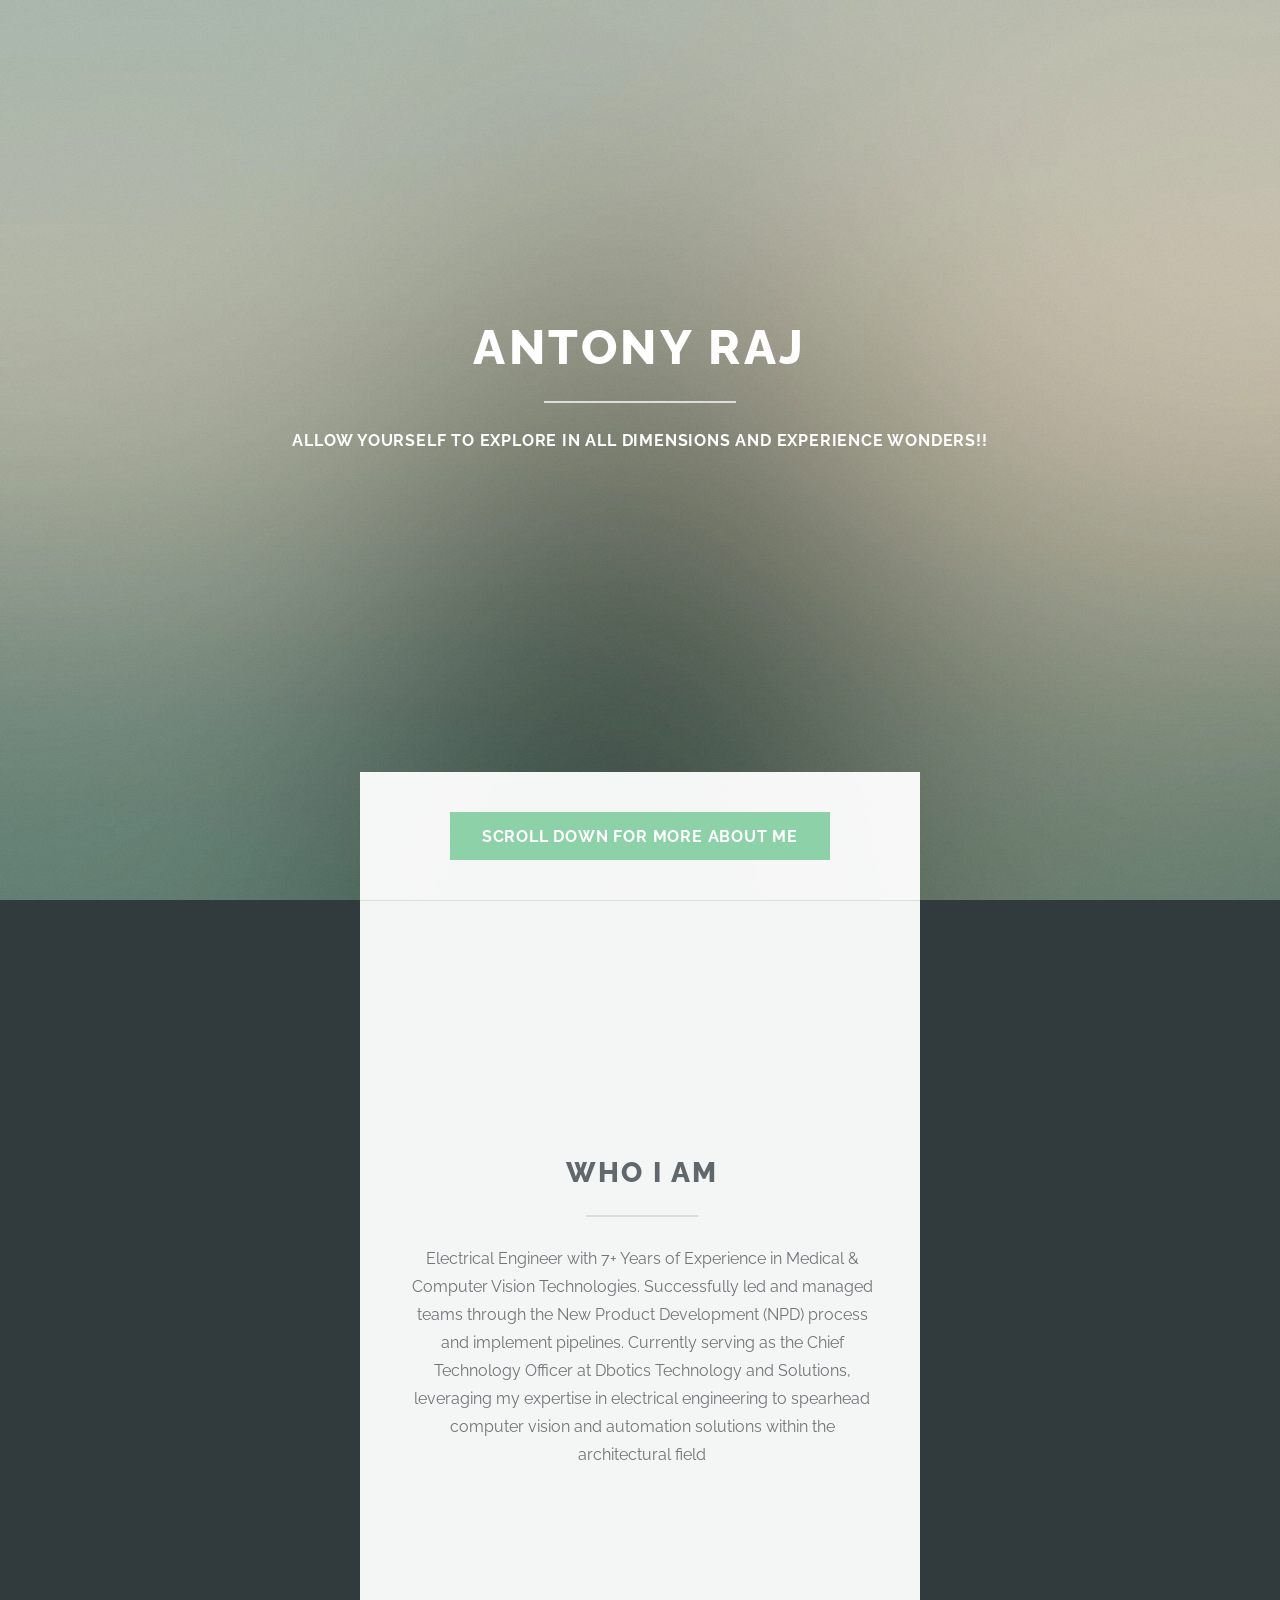
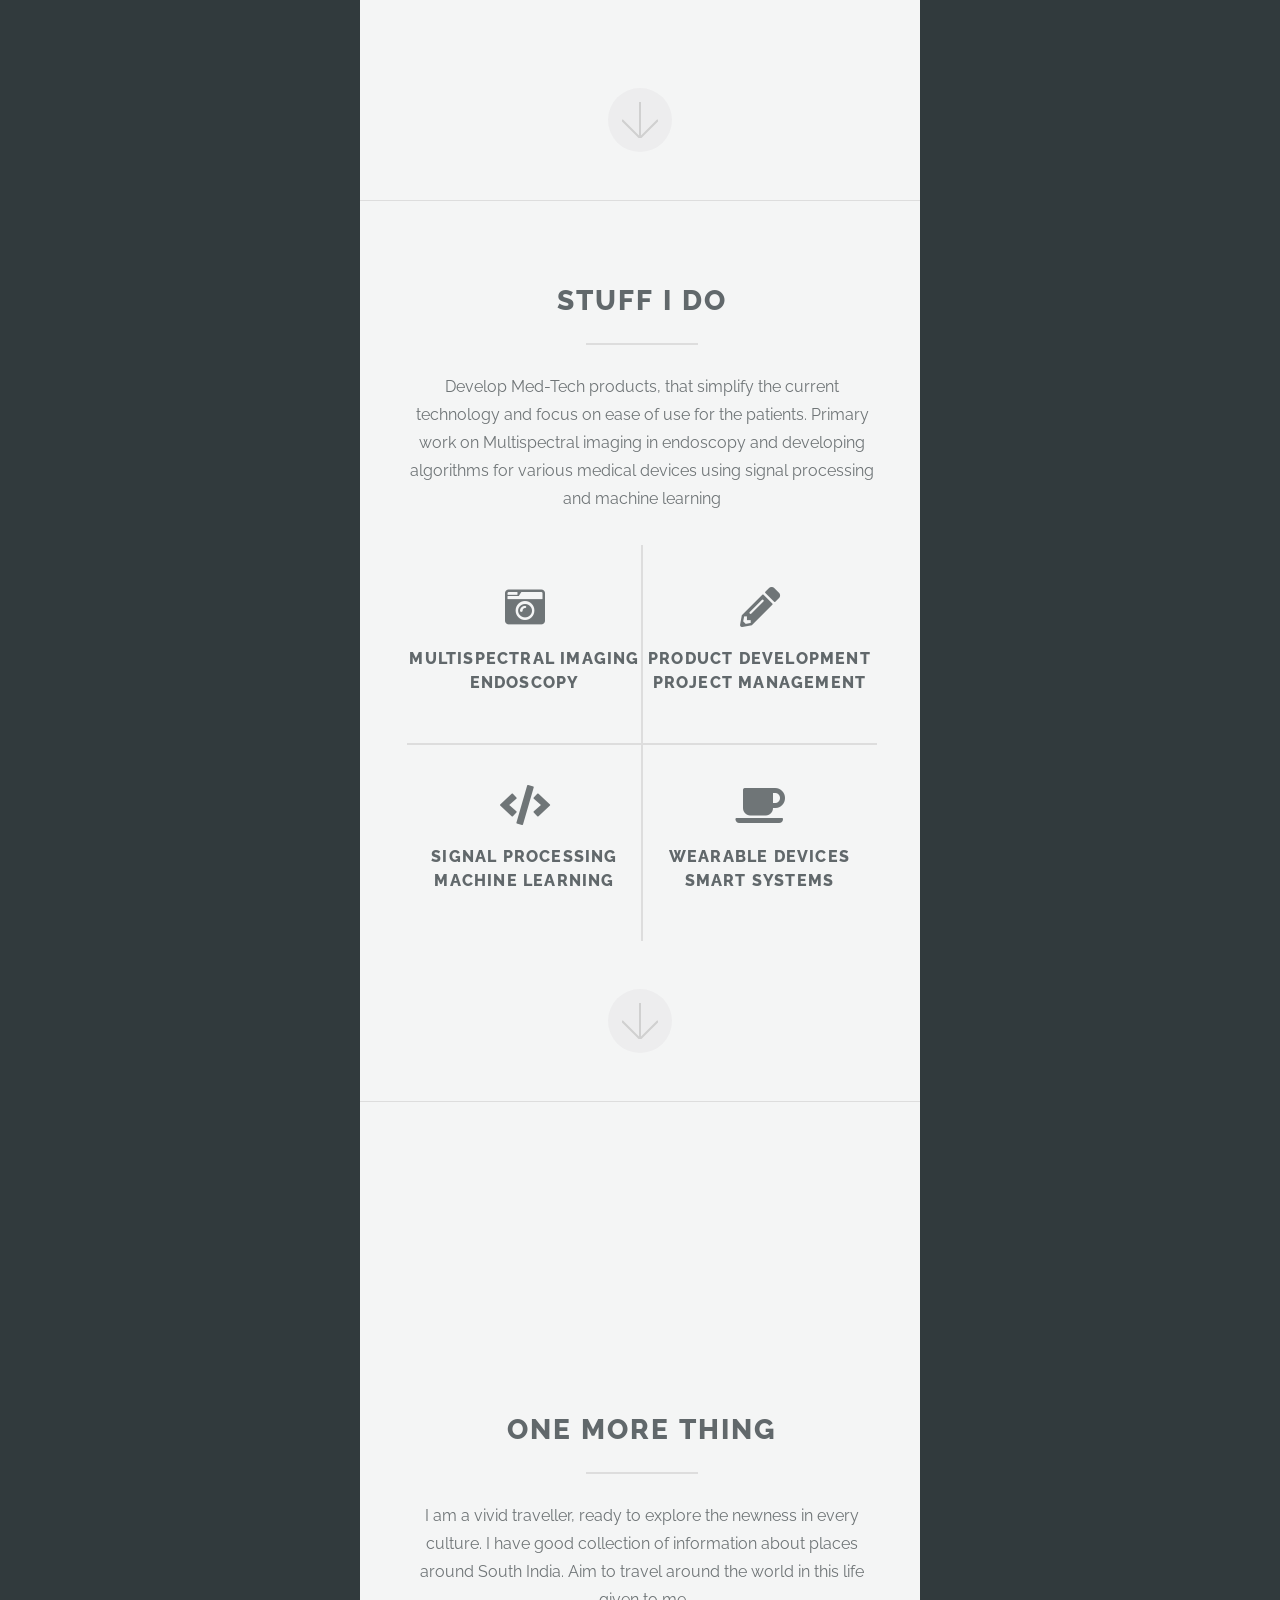
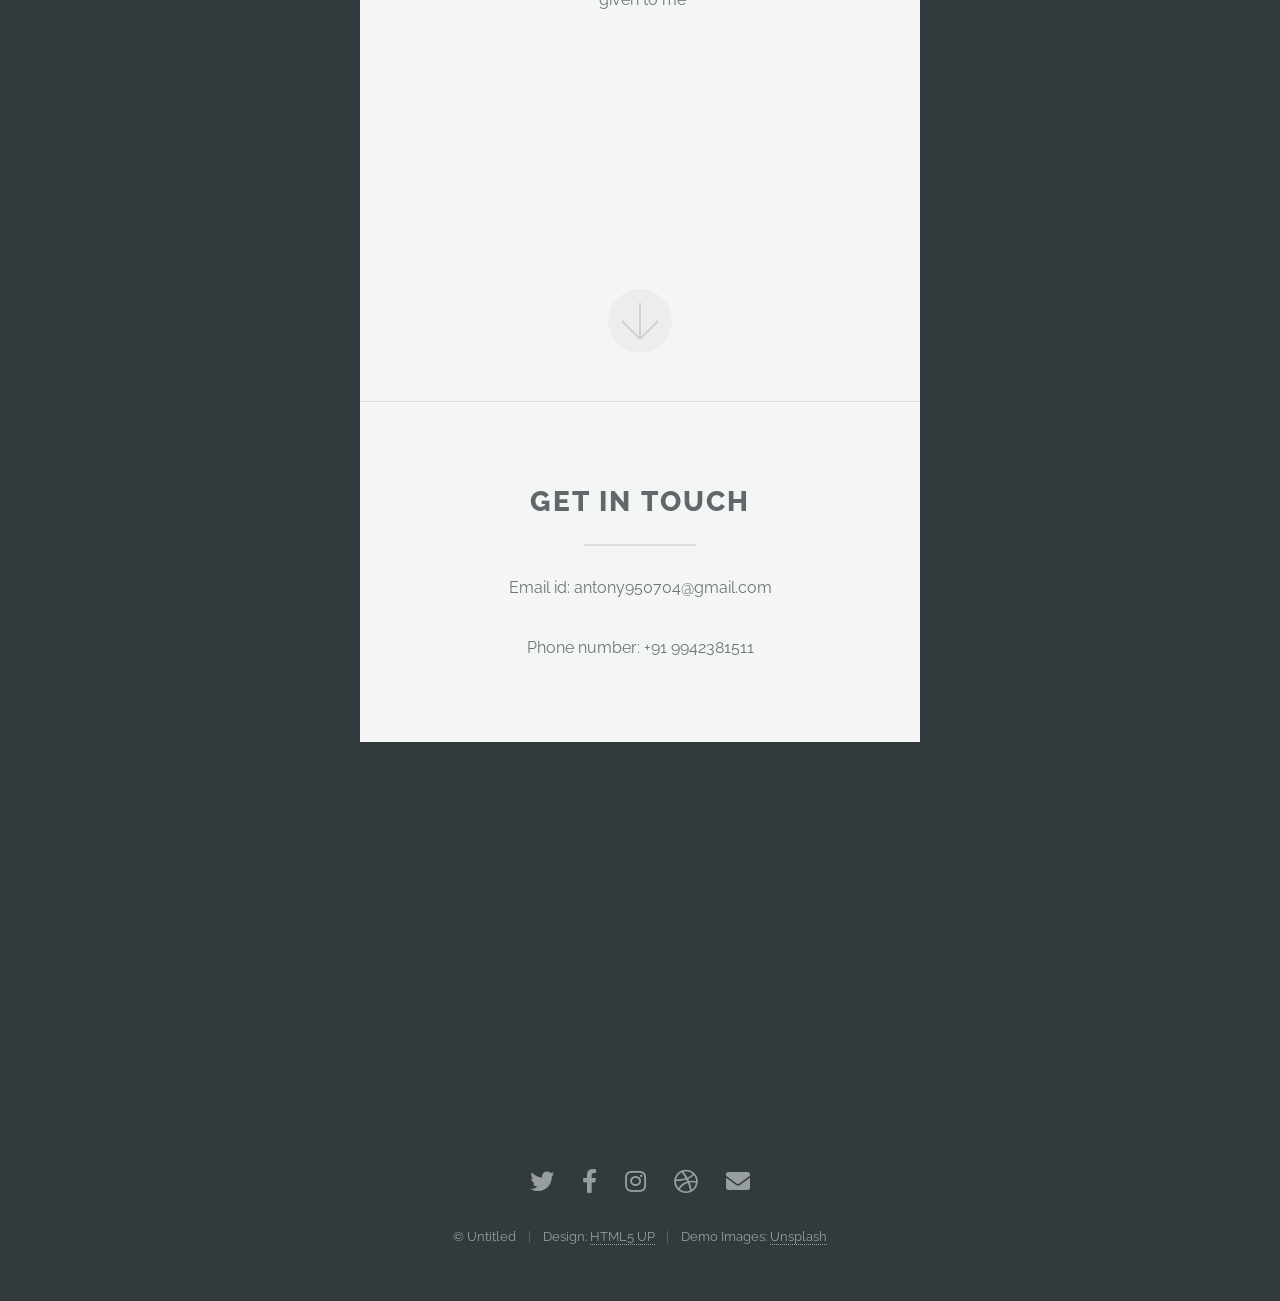
==== commit 358e8bfe: "Update index.html" ====
--- a/index.html
+++ b/index.html
@@ -17,7 +17,7 @@
 			<section id="header">
 				<header class="major">
 					<h1>Antony Raj</h1>
-					<p>Everything has beauty, but not everyone sees it! 
+					<p>Allow yourself to explore in all dimensions and experience wonders!! 
 				</header>
 				<div class="container">
 					<ul class="actions special">
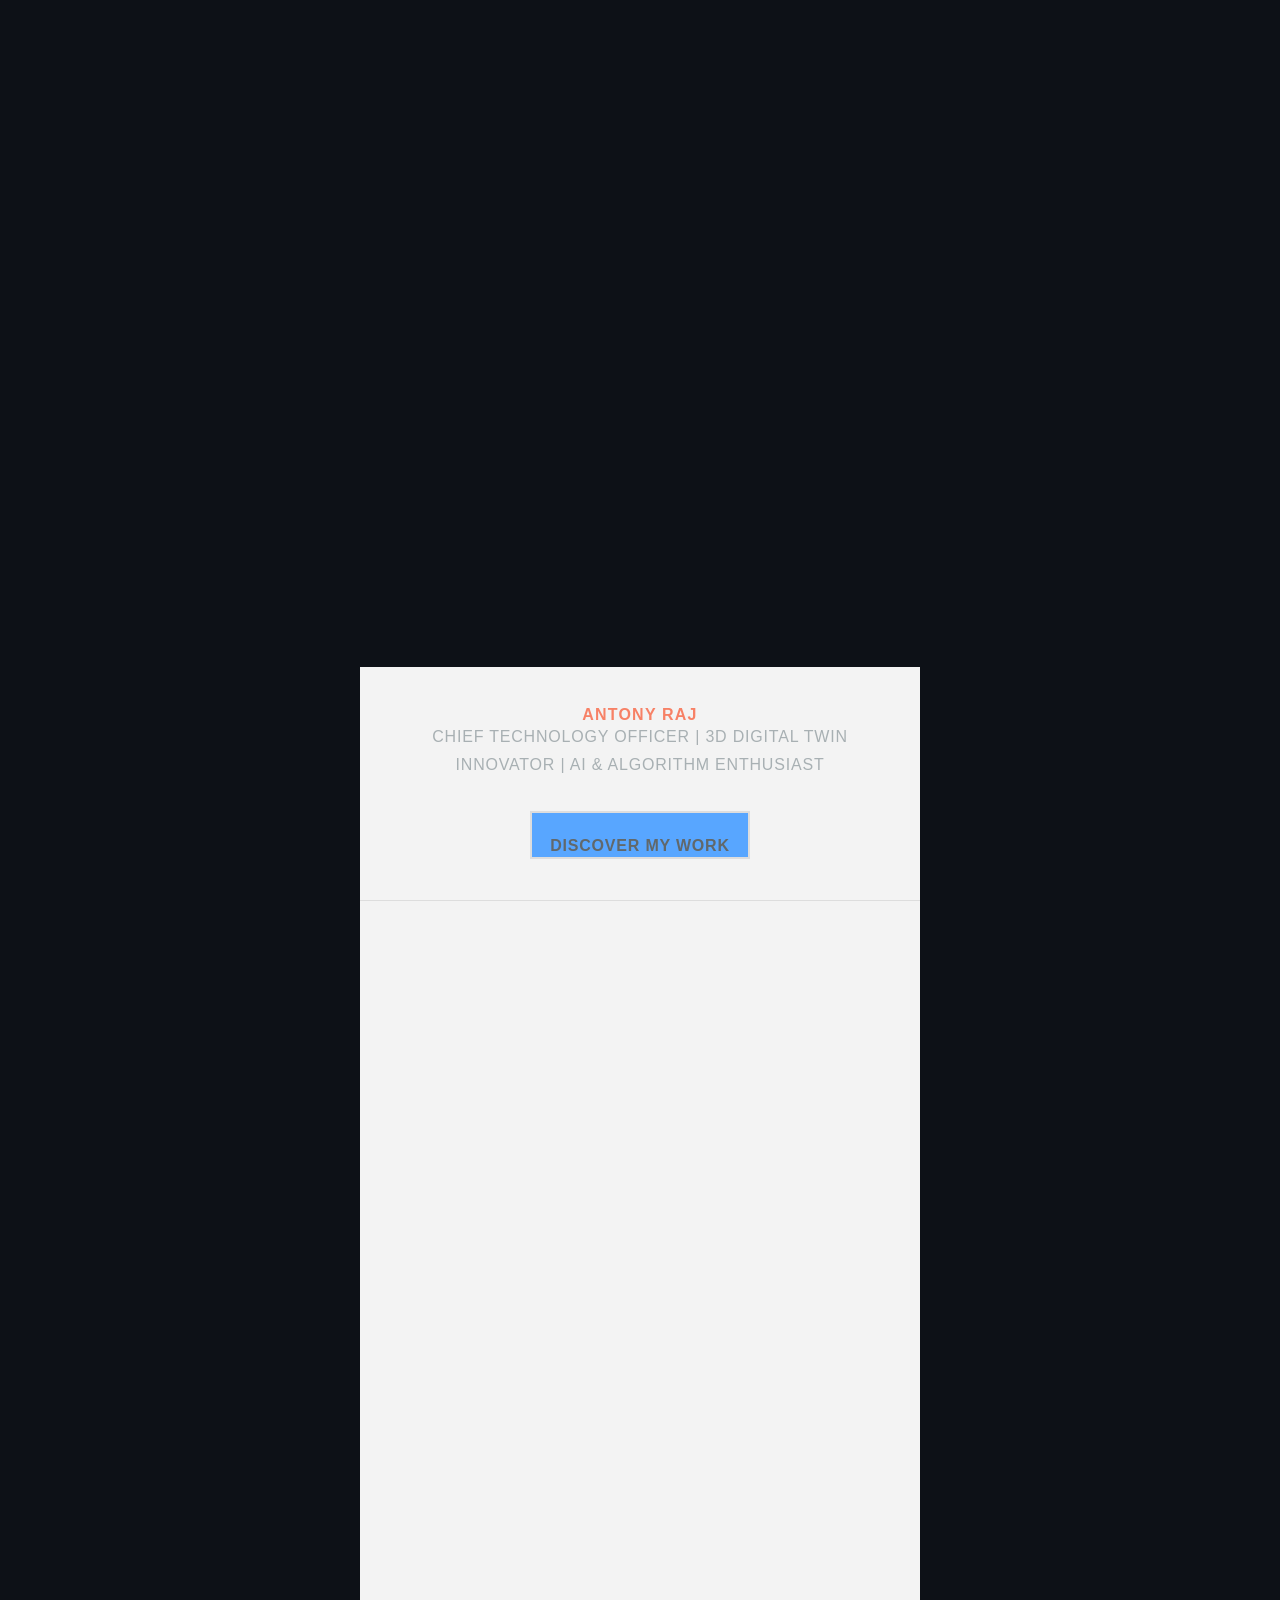
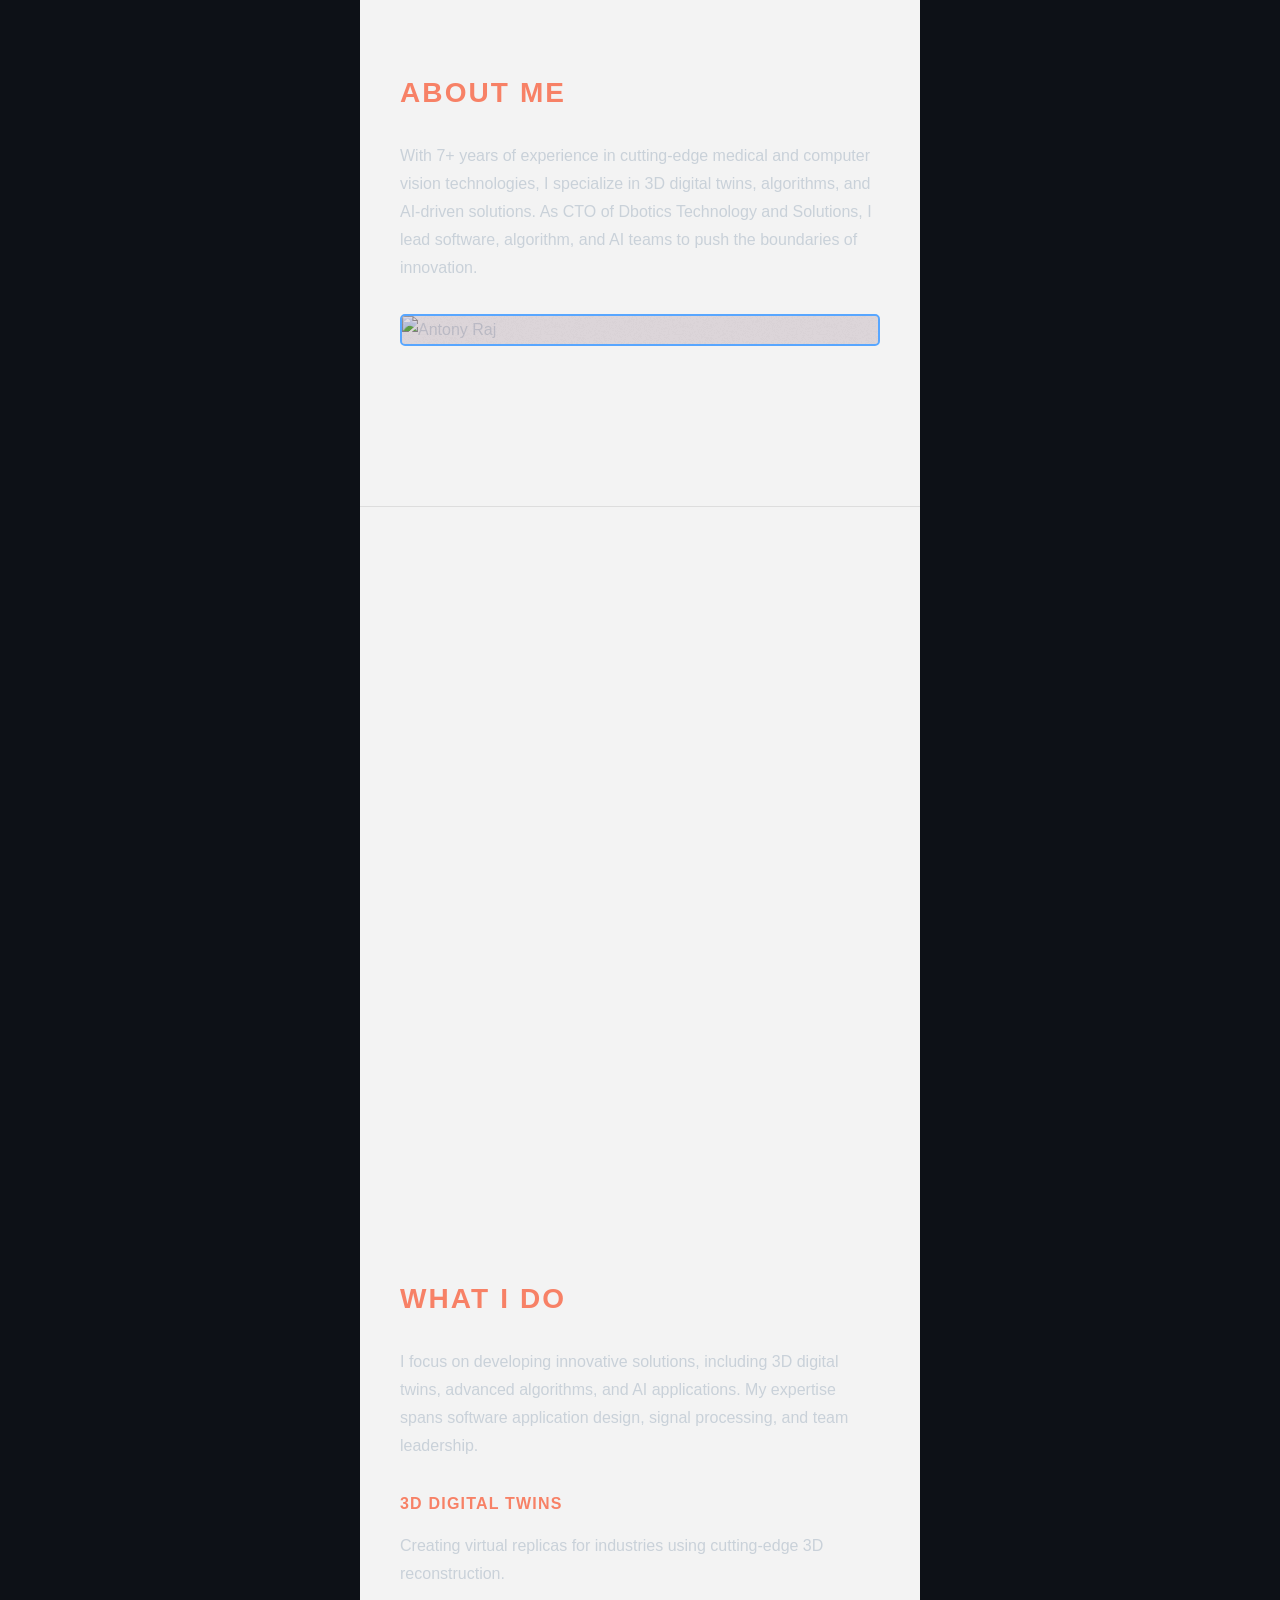
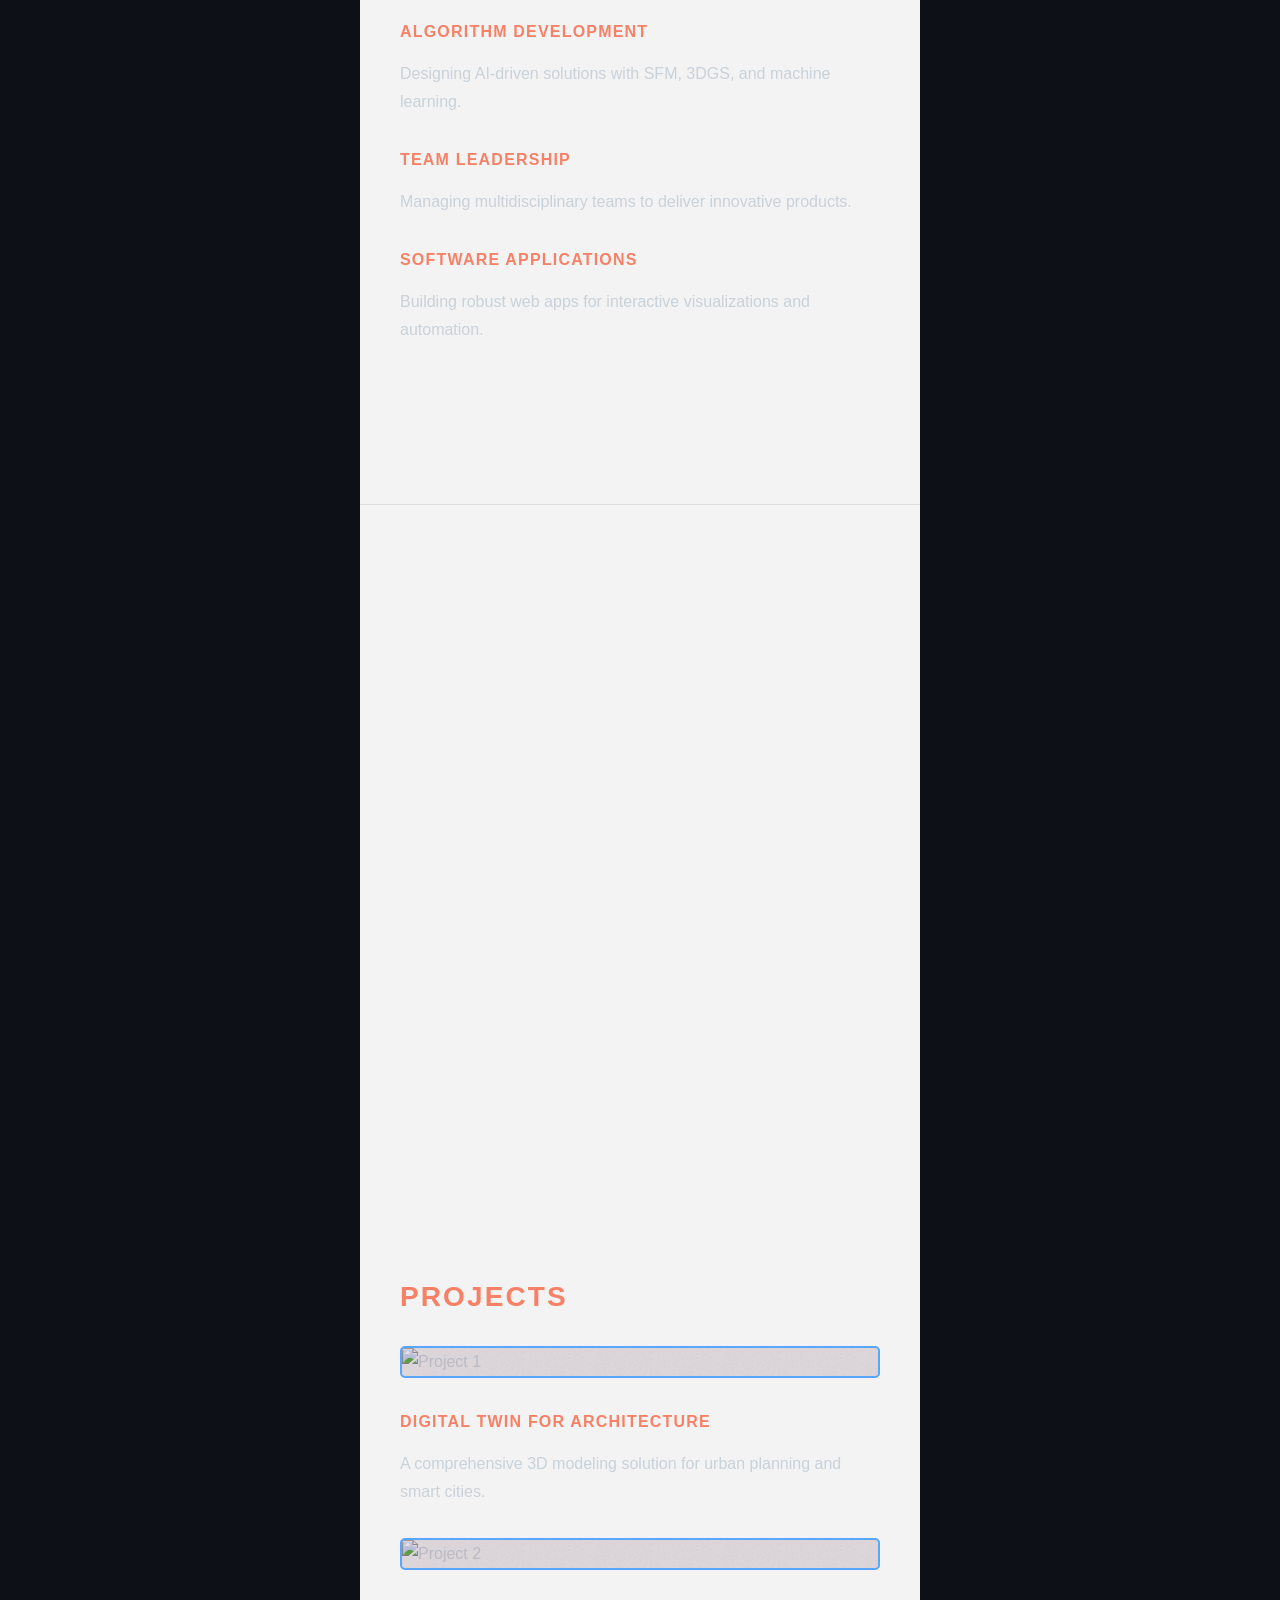
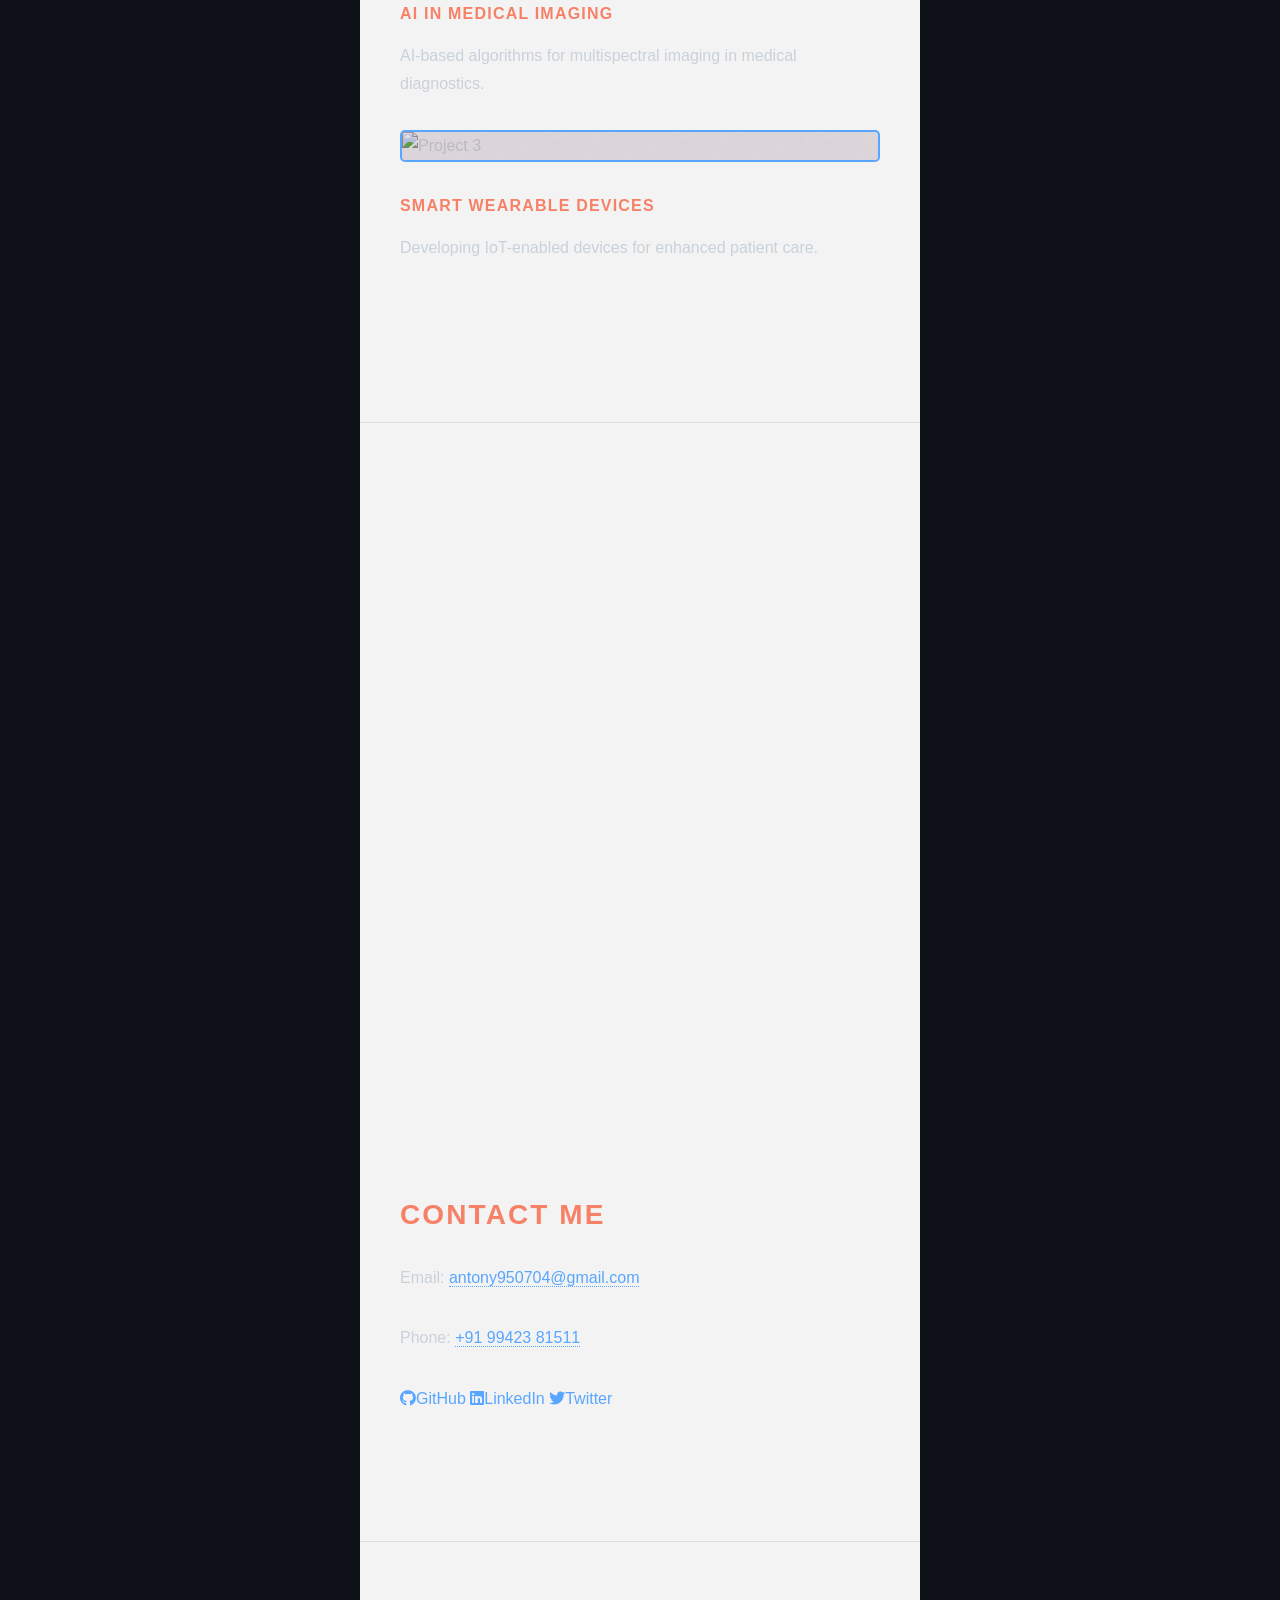
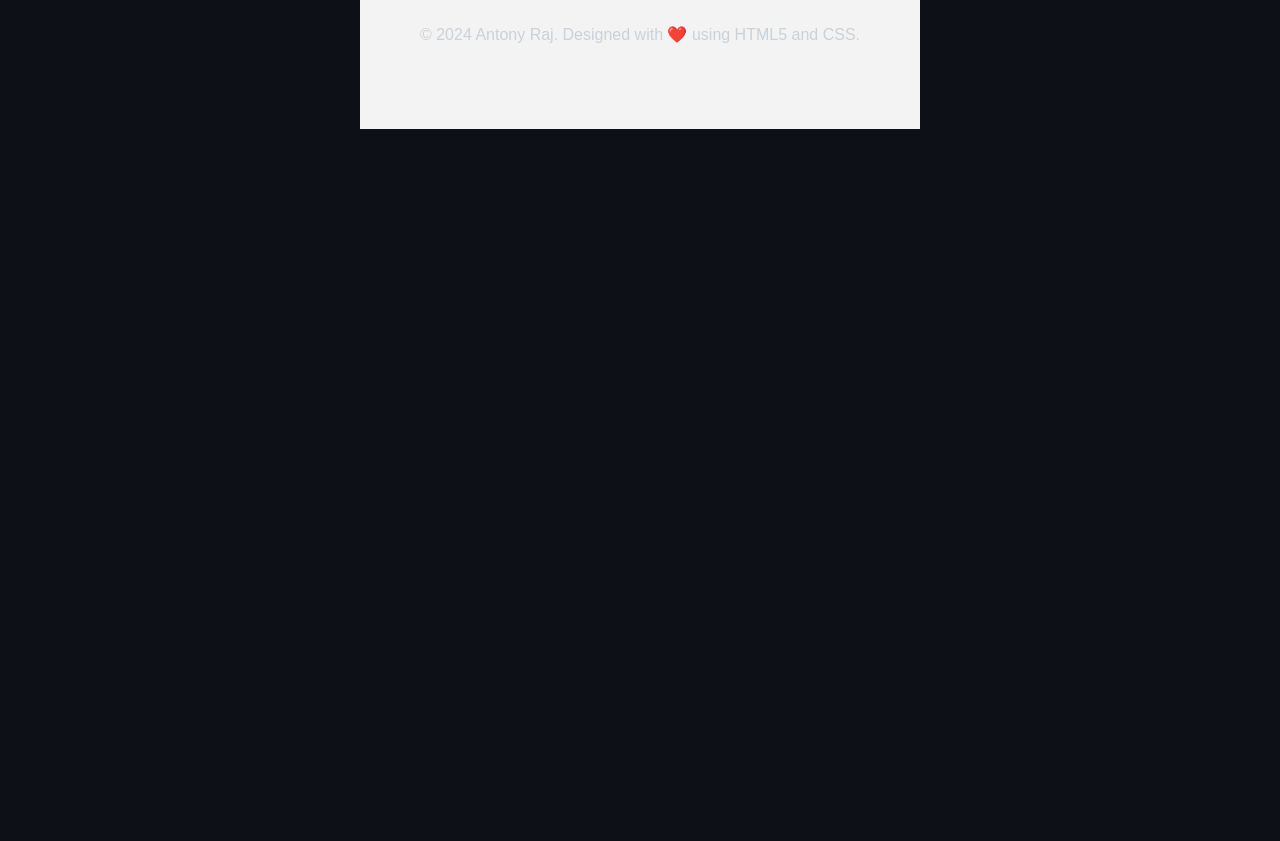
==== commit 7bb027c8: "Rename index_chatgpt1.html to index.html" ====
--- a/index.html
+++ b/index.html
@@ -1,462 +1,139 @@
-<!DOCTYPE HTML>
-<!--
-	Highlights by HTML5 UP
-	html5up.net | @ajlkn
-	Free for personal and commercial use under the CCA 3.0 license (html5up.net/license)
--->
-<html>
-	<head>
-		<title>Highlights by HTML5 UP</title>
-		<meta charset="utf-8" />
-		<meta name="viewport" content="width=device-width, initial-scale=1, user-scalable=no" />
-		<link rel="stylesheet" href="assets/css/main.css" />
-	</head>
-	<body class="is-preload">
-
-		<!-- Header -->
-			<section id="header">
-				<header class="major">
-					<h1>Antony Raj</h1>
-					<p>Allow yourself to explore in all dimensions and experience wonders!! 
-				</header>
-				<div class="container">
-					<ul class="actions special">
-						<li><a href="#one" class="button primary scrolly">Scroll down for more about me</a></li>
-					</ul>
-				</div>
-			</section>
-
-		<!-- One -->
-			<section id="one" class="main special">
-				<div class="container">
-					<span class="image fit primary"><img src="images/pic01.jpg" alt="" /></span>
-					<div class="content">
-						<header class="major">
-							<h2>Who I am</h2>
-						</header>
-						<p>Electrical Engineer with 7+ Years of Experience in Medical & Computer Vision Technologies. Successfully led and managed teams through the New Product Development (NPD) process and implement pipelines. Currently serving as the Chief Technology Officer at Dbotics Technology and Solutions, leveraging my expertise in electrical engineering to spearhead computer vision and automation solutions within the architectural field </p>
-					</div>
-					<a href="#two" class="goto-next scrolly">Next</a>
-				</div>
-			</section>
-
-		<!-- Two -->
-			<section id="two" class="main special">
-				<div class="container">
-					<span class="image fit primary"><img src="images/pic02.jpg" alt="" /></span>
-					<div class="content">
-						<header class="major">
-							<h2>Stuff I do</h2>
-						</header>
-						<p>Develop Med-Tech products, that simplify the current technology and focus on ease of use for the patients. Primary work on Multispectral imaging in endoscopy and developing algorithms for various medical devices using signal processing and machine learning</p>
-						<ul class="icons-grid">
-							<li>
-								<span class="icon solid major fa-camera-retro"></span>
-								<h3>Multispectral Imaging</h3>
-								<h3>Endoscopy</h3>
-							</li>
-							<li>
-								<span class="icon solid major fa-pencil-alt"></span>
-								<h3>Product Development</h3>
-								<h3>Project Management</h3>
-							</li>
-							<li>
-								<span class="icon solid major fa-code"></span>
-								<h3>Signal Processing</h3>
-								<h3>Machine learning</h3>
-							</li>
-							<li>
-								<span class="icon solid major fa-coffee"></span>
-								<h3>Wearable devices</h3>
-								<h3>Smart Systems</h3>
-							</li>
-						</ul>
-					</div>
-					<a href="#three" class="goto-next scrolly">Next</a>
-				</div>
-			</section>
-
-		<!-- Three -->
-			<section id="three" class="main special">
-				<div class="container">
-					<span class="image fit primary"><img src="images/pic03.jpg" alt="" /></span>
-					<div class="content">
-						<header class="major">
-							<h2>One more thing</h2>
-						</header>
-						<p>I am a vivid traveller, ready to explore the newness in every culture. I have good collection of information about places around South India. Aim to travel around the world in this life given to me</p>
-					</div>
-					<a href="#footer" class="goto-next scrolly">Next</a>
-				</div>
-			</section>
-
-		<!-- Four -->
-		<!--
-			<section id="four" class="main">
-				<div class="container">
-					<div class="content">
-						<header class="major">
-							<h2>Elements</h2>
-						</header>
-						<section>
-							<h4>Text</h4>
-							<p>This is <b>bold</b> and this is <strong>strong</strong>. This is <i>italic</i> and this is <em>emphasized</em>.
-							This is <sup>superscript</sup> text and this is <sub>subscript</sub> text.
-							This is <u>underlined</u> and this is code: <code>for (;;) { ... }</code>. Finally, <a href="#">this is a link</a>.</p>
-							<hr />
-							<header>
-								<h4>Heading with a Subtitle</h4>
-								<p>Lorem ipsum dolor sit amet nullam id egestas urna aliquam</p>
-							</header>
-							<p>Nunc lacinia ante nunc ac lobortis. Interdum adipiscing gravida odio porttitor sem non mi integer non faucibus ornare mi ut ante amet placerat aliquet. Volutpat eu sed ante lacinia sapien lorem accumsan varius montes viverra nibh in adipiscing blandit tempus accumsan.</p>
-							<header>
-								<h5>Heading with a Subtitle</h5>
-								<p>Lorem ipsum dolor sit amet nullam id egestas urna aliquam</p>
-							</header>
-							<p>Nunc lacinia ante nunc ac lobortis. Interdum adipiscing gravida odio porttitor sem non mi integer non faucibus ornare mi ut ante amet placerat aliquet. Volutpat eu sed ante lacinia sapien lorem accumsan varius montes viverra nibh in adipiscing blandit tempus accumsan.</p>
-							<hr />
-							<h2>Heading Level 2</h2>
-							<h3>Heading Level 3</h3>
-							<h4>Heading Level 4</h4>
-							<h5>Heading Level 5</h5>
-							<h6>Heading Level 6</h6>
-							<hr />
-							<h5>Blockquote</h5>
-							<blockquote>Fringilla nisl. Donec accumsan interdum nisi, quis tincidunt felis sagittis eget tempus euismod. Vestibulum ante ipsum primis in faucibus vestibulum. Blandit adipiscing eu felis iaculis volutpat ac adipiscing accumsan faucibus. Vestibulum ante ipsum primis in faucibus lorem ipsum dolor sit amet nullam adipiscing eu felis.</blockquote>
-							<h5>Preformatted</h5>
-							<pre><code>i = 0;
-
-while (!deck.isInOrder()) {
-  print 'Iteration ' + i;
-  deck.shuffle();
-  i++;
-}
-
-print 'It took ' + i + ' iterations to sort the deck.';</code></pre>
-						</section>
-
-						<section>
-							<h4>Lists</h4>
-							<div class="row">
-								<div class="col-6 col-12-medium">
-									<h5>Unordered</h5>
-									<ul>
-										<li>Dolor pulvinar etiam.</li>
-										<li>Sagittis adipiscing.</li>
-										<li>Felis enim feugiat.</li>
-									</ul>
-									<h5>Alternate</h5>
-									<ul class="alt">
-										<li>Dolor pulvinar etiam.</li>
-										<li>Sagittis adipiscing.</li>
-										<li>Felis enim feugiat.</li>
-									</ul>
-								</div>
-								<div class="col-6 col-12-medium">
-									<h5>Ordered</h5>
-									<ol>
-										<li>Dolor pulvinar etiam.</li>
-										<li>Etiam vel felis viverra.</li>
-										<li>Felis enim feugiat.</li>
-										<li>Dolor pulvinar etiam.</li>
-										<li>Etiam vel felis lorem.</li>
-										<li>Felis enim et feugiat.</li>
-									</ol>
-									<h5>Icons</h5>
-									<ul class="icons">
-										<li><a href="#" class="icon brands fa-twitter"><span class="label">Twitter</span></a></li>
-										<li><a href="#" class="icon brands fa-facebook-f"><span class="label">Facebook</span></a></li>
-										<li><a href="#" class="icon brands fa-instagram"><span class="label">Instagram</span></a></li>
-										<li><a href="#" class="icon brands fa-github"><span class="label">Github</span></a></li>
-									</ul>
-								</div>
-							</div>
-							<h5>Actions</h5>
-							<ul class="actions">
-								<li><a href="#" class="button primary">Default</a></li>
-								<li><a href="#" class="button">Default</a></li>
-							</ul>
-							<ul class="actions small">
-								<li><a href="#" class="button primary small">Small</a></li>
-								<li><a href="#" class="button small">Small</a></li>
-							</ul>
-							<div class="row">
-								<div class="col-6 col-12-small">
-									<ul class="actions stacked">
-										<li><a href="#" class="button primary">Default</a></li>
-										<li><a href="#" class="button">Default</a></li>
-									</ul>
-								</div>
-								<div class="col-6 col-12-small">
-									<ul class="actions stacked">
-										<li><a href="#" class="button primary small">Small</a></li>
-										<li><a href="#" class="button small">Small</a></li>
-									</ul>
-								</div>
-								<div class="col-6 col-12-small">
-									<ul class="actions stacked">
-										<li><a href="#" class="button primary fit">Default</a></li>
-										<li><a href="#" class="button fit">Default</a></li>
-									</ul>
-								</div>
-								<div class="col-6 col-12-small">
-									<ul class="actions stacked">
-										<li><a href="#" class="button primary small fit">Small</a></li>
-										<li><a href="#" class="button small fit">Small</a></li>
-									</ul>
-								</div>
-							</div>
-						</section>
-
-						<section>
-							<h4>Table</h4>
-							<h5>Default</h5>
-							<div class="table-wrapper">
-								<table>
-									<thead>
-										<tr>
-											<th>Name</th>
-											<th>Description</th>
-											<th>Price</th>
-										</tr>
-									</thead>
-									<tbody>
-										<tr>
-											<td>Item One</td>
-											<td>Ante turpis integer aliquet porttitor.</td>
-											<td>29.99</td>
-										</tr>
-										<tr>
-											<td>Item Two</td>
-											<td>Vis ac commodo adipiscing arcu aliquet.</td>
-											<td>19.99</td>
-										</tr>
-										<tr>
-											<td>Item Three</td>
-											<td> Morbi faucibus arcu accumsan lorem.</td>
-											<td>29.99</td>
-										</tr>
-										<tr>
-											<td>Item Four</td>
-											<td>Vitae integer tempus condimentum.</td>
-											<td>19.99</td>
-										</tr>
-										<tr>
-											<td>Item Five</td>
-											<td>Ante turpis integer aliquet porttitor.</td>
-											<td>29.99</td>
-										</tr>
-									</tbody>
-									<tfoot>
-										<tr>
-											<td colspan="2"></td>
-											<td>100.00</td>
-										</tr>
-									</tfoot>
-								</table>
-							</div>
-
-							<h5>Alternate</h5>
-							<div class="table-wrapper">
-								<table class="alt">
-									<thead>
-										<tr>
-											<th>Name</th>
-											<th>Description</th>
-											<th>Price</th>
-										</tr>
-									</thead>
-									<tbody>
-										<tr>
-											<td>Item One</td>
-											<td>Ante turpis integer aliquet porttitor.</td>
-											<td>29.99</td>
-										</tr>
-										<tr>
-											<td>Item Two</td>
-											<td>Vis ac commodo adipiscing arcu aliquet.</td>
-											<td>19.99</td>
-										</tr>
-										<tr>
-											<td>Item Three</td>
-											<td> Morbi faucibus arcu accumsan lorem.</td>
-											<td>29.99</td>
-										</tr>
-										<tr>
-											<td>Item Four</td>
-											<td>Vitae integer tempus condimentum.</td>
-											<td>19.99</td>
-										</tr>
-										<tr>
-											<td>Item Five</td>
-											<td>Ante turpis integer aliquet porttitor.</td>
-											<td>29.99</td>
-										</tr>
-									</tbody>
-									<tfoot>
-										<tr>
-											<td colspan="2"></td>
-											<td>100.00</td>
-										</tr>
-									</tfoot>
-								</table>
-							</div>
-						</section>
-
-						<section>
-							<h4>Buttons</h4>
-							<ul class="actions">
-								<li><a href="#" class="button primary">Primary</a></li>
-								<li><a href="#" class="button">Default</a></li>
-							</ul>
-							<ul class="actions">
-								<li><a href="#" class="button">Default</a></li>
-								<li><a href="#" class="button small">Small</a></li>
-							</ul>
-							<ul class="actions fit">
-								<li><a href="#" class="button primary fit">Fit</a></li>
-								<li><a href="#" class="button fit">Fit</a></li>
-							</ul>
-							<ul class="actions fit small">
-								<li><a href="#" class="button primary fit small">Fit + Small</a></li>
-								<li><a href="#" class="button fit small">Fit + Small</a></li>
-							</ul>
-							<ul class="actions">
-								<li><a href="#" class="button primary icon solid fa-download">Icon</a></li>
-								<li><a href="#" class="button icon solid fa-download">Icon</a></li>
-							</ul>
-							<ul class="actions">
-								<li><span class="button primary disabled">Disabled</span></li>
-								<li><span class="button disabled">Disabled</span></li>
-							</ul>
-						</section>
-
-						<section>
-							<h4>Form</h4>
-							<form method="post" action="#">
-								<div class="row gtr-uniform">
-									<div class="col-6 col-12-xsmall">
-										<input type="text" name="demo-name" id="demo-name" value="" placeholder="Name" />
-									</div>
-									<div class="col-6 col-12-xsmall">
-										<input type="email" name="demo-email" id="demo-email" value="" placeholder="Email" />
-									</div>
-									<div class="col-12">
-										<select name="demo-category" id="demo-category">
-											<option value="">- Category -</option>
-											<option value="1">Manufacturing</option>
-											<option value="1">Shipping</option>
-											<option value="1">Administration</option>
-											<option value="1">Human Resources</option>
-										</select>
-									</div>
-									<div class="col-4 col-12-small">
-										<input type="radio" id="demo-priority-low" name="demo-priority" checked>
-										<label for="demo-priority-low">Low</label>
-									</div>
-									<div class="col-4 col-12-small">
-										<input type="radio" id="demo-priority-normal" name="demo-priority">
-										<label for="demo-priority-normal">Normal</label>
-									</div>
-									<div class="col-4 col-12-small">
-										<input type="radio" id="demo-priority-high" name="demo-priority">
-										<label for="demo-priority-high">High</label>
-									</div>
-									<div class="col-6 col-12-small">
-										<input type="checkbox" id="demo-copy" name="demo-copy">
-										<label for="demo-copy">Email me a copy</label>
-									</div>
-									<div class="col-6 col-12-small">
-										<input type="checkbox" id="demo-human" name="demo-human" checked>
-										<label for="demo-human">Not a robot</label>
-									</div>
-									<div class="col-12">
-										<textarea name="demo-message" id="demo-message" placeholder="Enter your message" rows="6"></textarea>
-									</div>
-									<div class="col-12">
-										<ul class="actions">
-											<li><input type="submit" value="Send Message" class="primary" /></li>
-											<li><input type="reset" value="Reset" /></li>
-										</ul>
-									</div>
-								</div>
-							</form>
-						</section>
-
-						<section>
-							<h4>Image</h4>
-							<h5>Fit</h5>
-							<div class="box alt">
-								<div class="row gtr-uniform gtr-50">
-									<div class="col-12"><span class="image fit"><img src="images/pic04.jpg" alt="" /></span></div>
-									<div class="col-4"><span class="image fit"><img src="images/pic04.jpg" alt="" /></span></div>
-									<div class="col-4"><span class="image fit"><img src="images/pic04.jpg" alt="" /></span></div>
-									<div class="col-4"><span class="image fit"><img src="images/pic04.jpg" alt="" /></span></div>
-									<div class="col-4"><span class="image fit"><img src="images/pic04.jpg" alt="" /></span></div>
-									<div class="col-4"><span class="image fit"><img src="images/pic04.jpg" alt="" /></span></div>
-									<div class="col-4"><span class="image fit"><img src="images/pic04.jpg" alt="" /></span></div>
-									<div class="col-4"><span class="image fit"><img src="images/pic04.jpg" alt="" /></span></div>
-									<div class="col-4"><span class="image fit"><img src="images/pic04.jpg" alt="" /></span></div>
-									<div class="col-4"><span class="image fit"><img src="images/pic04.jpg" alt="" /></span></div>
-								</div>
-							</div>
-							<h5>Left &amp; Right</h5>
-							<p><span class="image left"><img src="images/pic05.jpg" alt="" /></span>Fringilla nisl. Donec accumsan interdum nisi, quis tincidunt felis sagittis eget. tempus euismod. Vestibulum ante ipsum primis in faucibus vestibulum. Blandit adipiscing eu felis iaculis volutpat ac adipiscing accumsan eu faucibus. Integer ac pellentesque praesent tincidunt felis sagittis eget. tempus euismod. Vestibulum ante ipsum primis in faucibus vestibulum. Blandit adipiscing eu felis iaculis volutpat ac adipiscing accumsan eu faucibus. Integer ac pellentesque praesent. Donec accumsan interdum nisi, quis tincidunt felis sagittis eget. tempus euismod. Vestibulum ante ipsum primis in faucibus vestibulum. Blandit adipiscing eu felis iaculis volutpat ac adipiscing accumsan eu faucibus. Integer ac pellentesque praesent tincidunt felis sagittis eget. tempus euismod. Vestibulum ante ipsum primis in faucibus vestibulum. Blandit adipiscing eu felis iaculis volutpat ac adipiscing accumsan eu faucibus. Integer ac pellentesque praesent.</p>
-							<p><span class="image right"><img src="images/pic05.jpg" alt="" /></span>Fringilla nisl. Donec accumsan interdum nisi, quis tincidunt felis sagittis eget. tempus euismod. Vestibulum ante ipsum primis in faucibus vestibulum. Blandit adipiscing eu felis iaculis volutpat ac adipiscing accumsan eu faucibus. Integer ac pellentesque praesent tincidunt felis sagittis eget. tempus euismod. Vestibulum ante ipsum primis in faucibus vestibulum. Blandit adipiscing eu felis iaculis volutpat ac adipiscing accumsan eu faucibus. Integer ac pellentesque praesent. Donec accumsan interdum nisi, quis tincidunt felis sagittis eget. tempus euismod. Vestibulum ante ipsum primis in faucibus vestibulum. Blandit adipiscing eu felis iaculis volutpat ac adipiscing accumsan eu faucibus. Integer ac pellentesque praesent tincidunt felis sagittis eget. tempus euismod. Vestibulum ante ipsum primis in faucibus vestibulum. Blandit adipiscing eu felis iaculis volutpat ac adipiscing accumsan eu faucibus. Integer ac pellentesque praesent.</p>
-						</section>
-
-					</div>
-					<a href="#footer" class="goto-next scrolly">Next</a>
-				</div>
-			</section>
-		-->
-
-		<!-- Footer -->
-			<section id="footer">
-				<div class="container">
-					<header class="major">
-						<h2>Get in touch</h2>
-					</header>
-					
-				        <p> Email id: antony950704@gmail.com</p>
-				        <p> Phone number: +91 9942381511</p>
-					<!--
-					<form method="post" action="#">
-						<div class="row gtr-uniform">
-							<div class="col-6 col-12-xsmall"><input type="text" name="name" id="name" placeholder="Name" /></div>
-							<div class="col-6 col-12-xsmall"><input type="email" name="email" id="email" placeholder="Email" /></div>
-							<div class="col-12"><textarea name="message" id="message" placeholder="Message" rows="4"></textarea></div>
-							<div class="col-12">
-								<ul class="actions special">
-									<li><input type="submit" value="Send Message" class="primary" /></li>
-								</ul>
-							</div>
-						</div>
-					</form>
-                                        -->
-				</div>
-				<footer>
-					<ul class="icons">
-						<li><a href="#" class="icon brands alt fa-twitter"><span class="label">Twitter</span></a></li>
-						<li><a href="#" class="icon brands alt fa-facebook-f"><span class="label">Facebook</span></a></li>
-						<li><a href="#" class="icon brands alt fa-instagram"><span class="label">Instagram</span></a></li>
-						<li><a href="#" class="icon brands alt fa-dribbble"><span class="label">Dribbble</span></a></li>
-						<li><a href="#" class="icon solid alt fa-envelope"><span class="label">Email</span></a></li>
-					</ul>
-					<ul class="copyright">
-						<li>&copy; Untitled</li><li>Design: <a href="http://html5up.net">HTML5 UP</a></li><li>Demo Images: <a href="http://unsplash.com">Unsplash</a></li>
-					</ul>
-				</footer>
-			</section>
-
-		<!-- Scripts -->
-			<script src="assets/js/jquery.min.js"></script>
-			<script src="assets/js/jquery.scrollex.min.js"></script>
-			<script src="assets/js/jquery.scrolly.min.js"></script>
-			<script src="assets/js/browser.min.js"></script>
-			<script src="assets/js/breakpoints.min.js"></script>
-			<script src="assets/js/util.js"></script>
-			<script src="assets/js/main.js"></script>
-
-	</body>
-</html>
+<!DOCTYPE HTML>
+<html lang="en">
+<head>
+    <meta charset="UTF-8">
+    <meta name="viewport" content="width=device-width, initial-scale=1, user-scalable=no">
+    <title>Antony Raj - CTO Portfolio</title>
+    <link rel="stylesheet" href="assets/css/main.css">
+    <style>
+        /* Techno-themed custom styles */
+        body {
+            background: #0d1117;
+            color: #c9d1d9;
+            font-family: 'Arial', sans-serif;
+        }
+        a {
+            color: #58a6ff;
+            text-decoration: none;
+        }
+        h1, h2, h3 {
+            color: #f78166;
+        }
+        .button {
+            background: #58a6ff;
+            color: #fff;
+            border: none;
+            padding: 10px 20px;
+            cursor: pointer;
+            text-transform: uppercase;
+        }
+        .button:hover {
+            background: #1f6feb;
+        }
+        .image {
+            border: 2px solid #58a6ff;
+            border-radius: 5px;
+        }
+    </style>
+</head>
+<body>
+
+    <!-- Header -->
+    <header id="header">
+        <div class="container">
+            <h1>Antony Raj</h1>
+            <p>Chief Technology Officer | 3D Digital Twin Innovator | AI & Algorithm Enthusiast</p>
+            <a href="#about" class="button">Discover My Work</a>
+        </div>
+    </header>
+
+    <!-- About Section -->
+    <section id="about" class="main">
+        <div class="container">
+            <h2>About Me</h2>
+            <p>
+                With 7+ years of experience in cutting-edge medical and computer vision technologies, 
+                I specialize in 3D digital twins, algorithms, and AI-driven solutions. As CTO of Dbotics Technology 
+                and Solutions, I lead software, algorithm, and AI teams to push the boundaries of innovation.
+            </p>
+            <img src="images/profile.jpg" alt="Antony Raj" class="image fit">
+        </div>
+    </section>
+
+    <!-- Expertise Section -->
+    <section id="expertise" class="main">
+        <div class="container">
+            <h2>What I Do</h2>
+            <p>
+                I focus on developing innovative solutions, including 3D digital twins, advanced algorithms, 
+                and AI applications. My expertise spans software application design, signal processing, and team leadership.
+            </p>
+            <div class="grid">
+                <div>
+                    <h3>3D Digital Twins</h3>
+                    <p>Creating virtual replicas for industries using cutting-edge 3D reconstruction.</p>
+                </div>
+                <div>
+                    <h3>Algorithm Development</h3>
+                    <p>Designing AI-driven solutions with SFM, 3DGS, and machine learning.</p>
+                </div>
+                <div>
+                    <h3>Team Leadership</h3>
+                    <p>Managing multidisciplinary teams to deliver innovative products.</p>
+                </div>
+                <div>
+                    <h3>Software Applications</h3>
+                    <p>Building robust web apps for interactive visualizations and automation.</p>
+                </div>
+            </div>
+        </div>
+    </section>
+
+    <!-- Projects Section -->
+    <section id="projects" class="main">
+        <div class="container">
+            <h2>Projects</h2>
+            <div class="grid">
+                <div>
+                    <img src="images/project1.jpg" alt="Project 1" class="image fit">
+                    <h3>Digital Twin for Architecture</h3>
+                    <p>A comprehensive 3D modeling solution for urban planning and smart cities.</p>
+                </div>
+                <div>
+                    <img src="images/project2.jpg" alt="Project 2" class="image fit">
+                    <h3>AI in Medical Imaging</h3>
+                    <p>AI-based algorithms for multispectral imaging in medical diagnostics.</p>
+                </div>
+                <div>
+                    <img src="images/project3.jpg" alt="Project 3" class="image fit">
+                    <h3>Smart Wearable Devices</h3>
+                    <p>Developing IoT-enabled devices for enhanced patient care.</p>
+                </div>
+            </div>
+        </div>
+    </section>
+
+    <!-- Contact Section -->
+    <section id="contact" class="main">
+        <div class="container">
+            <h2>Contact Me</h2>
+            <p>Email: <a href="mailto:antony950704@gmail.com">antony950704@gmail.com</a></p>
+            <p>Phone: <a href="tel:+919942381511">+91 99423 81511</a></p>
+            <div class="social-links">
+                <a href="#" class="icon brands fa-github">GitHub</a>
+                <a href="#" class="icon brands fa-linkedin">LinkedIn</a>
+                <a href="#" class="icon brands fa-twitter">Twitter</a>
+            </div>
+        </div>
+    </section>
+
+    <!-- Footer -->
+    <footer id="footer">
+        <div class="container">
+            <p>&copy; 2024 Antony Raj. Designed with ❤️ using HTML5 and CSS.</p>
+        </div>
+    </footer>
+
+</body>
+</html>
+
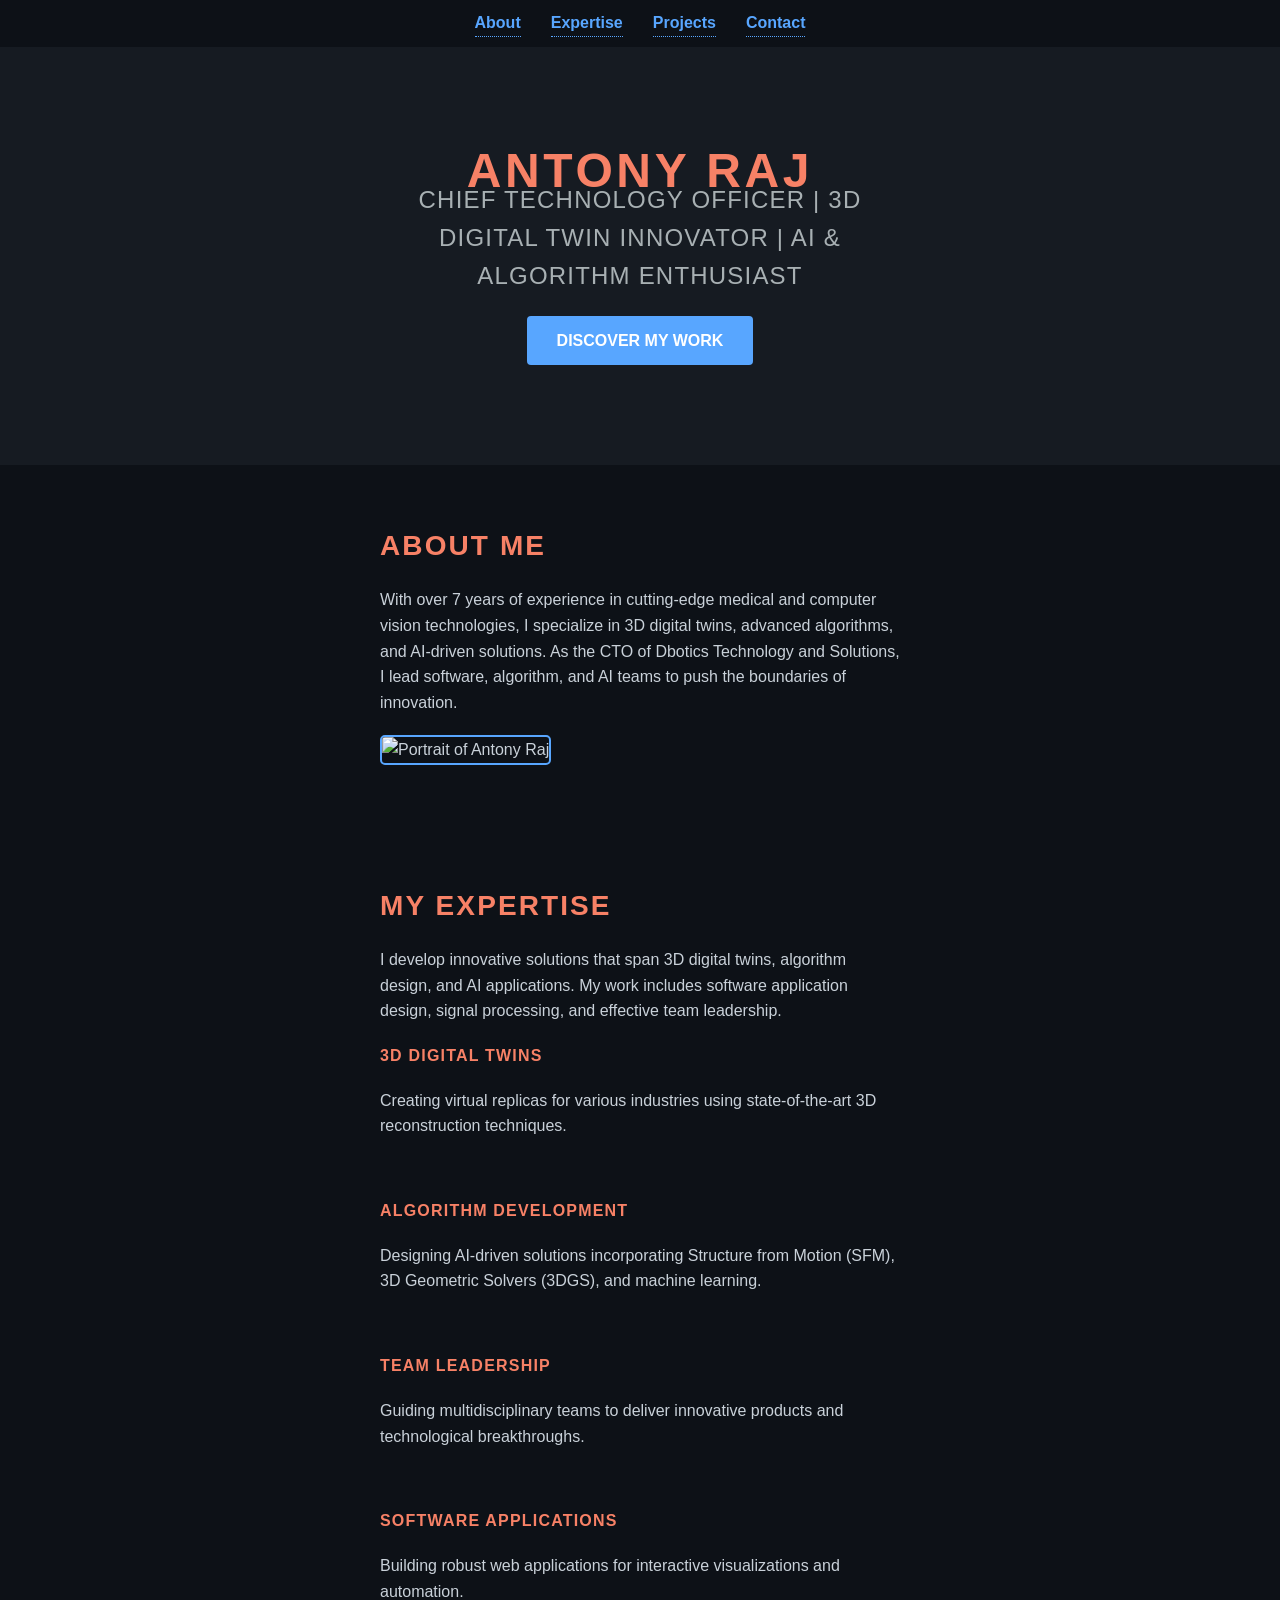
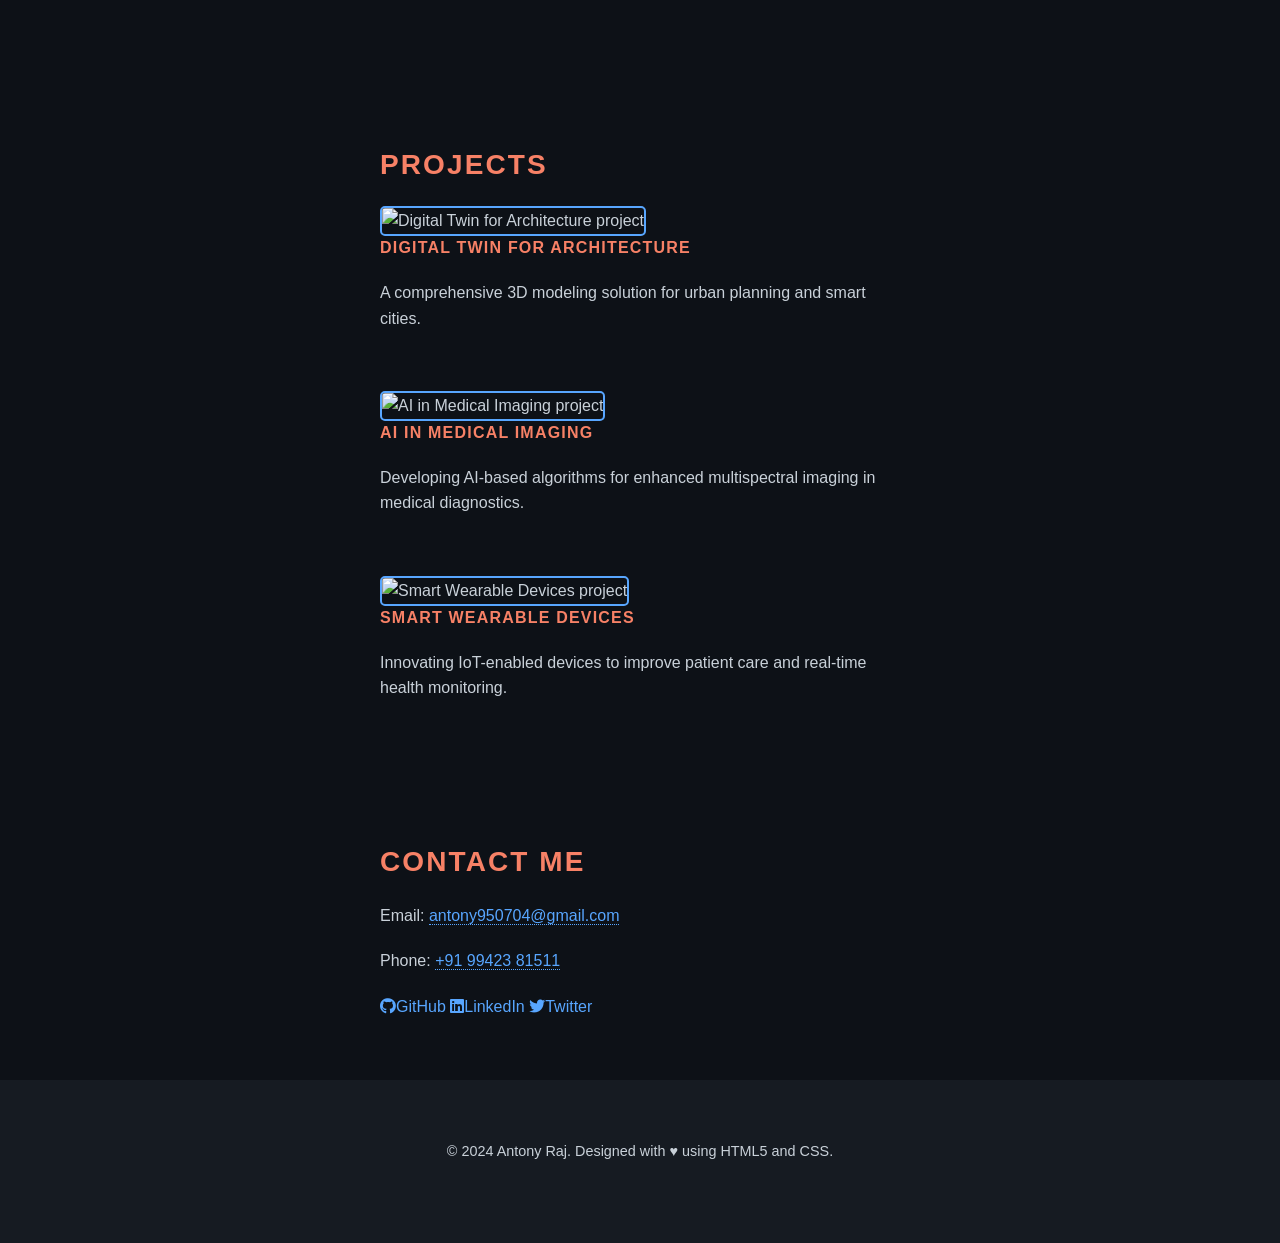
==== commit 369fba5f: "Update index.html" ====
--- a/index.html
+++ b/index.html
@@ -1,139 +1,228 @@
-<!DOCTYPE HTML>
+<!DOCTYPE html>
 <html lang="en">
 <head>
-    <meta charset="UTF-8">
-    <meta name="viewport" content="width=device-width, initial-scale=1, user-scalable=no">
-    <title>Antony Raj - CTO Portfolio</title>
-    <link rel="stylesheet" href="assets/css/main.css">
-    <style>
-        /* Techno-themed custom styles */
-        body {
-            background: #0d1117;
-            color: #c9d1d9;
-            font-family: 'Arial', sans-serif;
-        }
-        a {
-            color: #58a6ff;
-            text-decoration: none;
-        }
-        h1, h2, h3 {
-            color: #f78166;
-        }
-        .button {
-            background: #58a6ff;
-            color: #fff;
-            border: none;
-            padding: 10px 20px;
-            cursor: pointer;
-            text-transform: uppercase;
-        }
-        .button:hover {
-            background: #1f6feb;
-        }
-        .image {
-            border: 2px solid #58a6ff;
-            border-radius: 5px;
-        }
-    </style>
+  <meta charset="UTF-8">
+  <meta name="viewport" content="width=device-width, initial-scale=1">
+  <meta name="description" content="Antony Raj | CTO, 3D Digital Twin Innovator, AI & Algorithm Enthusiast">
+  <meta property="og:title" content="Antony Raj - CTO Portfolio">
+  <meta property="og:description" content="Explore my portfolio showcasing expertise in 3D Digital Twins, algorithm development, and AI-driven solutions.">
+  <meta property="og:type" content="website">
+  <meta property="og:url" content="https://yourdomain.com">
+  <meta property="og:image" content="images/profile.jpg">
+  <title>Antony Raj - CTO Portfolio</title>
+  <link rel="stylesheet" href="assets/css/main.css">
+  <style>
+    /* Base Styles */
+    body {
+      margin: 0;
+      padding: 0;
+      background-color: #0d1117;
+      color: #c9d1d9;
+      font-family: 'Arial', sans-serif;
+      line-height: 1.6;
+    }
+    a {
+      color: #58a6ff;
+      text-decoration: none;
+      transition: color 0.3s ease;
+    }
+    a:hover {
+      color: #1f6feb;
+    }
+    header, section, footer {
+      padding: 60px 20px;
+    }
+    .container {
+      max-width: 1100px;
+      margin: auto;
+      padding: 0 20px;
+    }
+    h1, h2, h3 {
+      color: #f78166;
+      margin-bottom: 20px;
+    }
+    p {
+      margin-bottom: 20px;
+    }
+    /* Header Styles */
+    header {
+      background: #161b22;
+      text-align: center;
+      padding: 100px 20px;
+    }
+    .header-title {
+      font-size: 3rem;
+      margin-bottom: 10px;
+    }
+    .header-subtitle {
+      font-size: 1.5rem;
+      margin-bottom: 20px;
+    }
+    .btn {
+      display: inline-block;
+      background: #58a6ff;
+      color: #fff;
+      padding: 12px 30px;
+      border: none;
+      border-radius: 4px;
+      font-weight: bold;
+      text-transform: uppercase;
+      transition: background 0.3s ease;
+    }
+    .btn:hover {
+      background: #1f6feb;
+    }
+    /* Grid Layouts */
+    .grid {
+      display: grid;
+      grid-template-columns: repeat(auto-fit, minmax(250px, 1fr));
+      gap: 40px;
+      align-items: start;
+    }
+    /* Image Styling */
+    .img-fit {
+      width: 100%;
+      height: auto;
+      border: 2px solid #58a6ff;
+      border-radius: 5px;
+    }
+    /* Navigation */
+    nav {
+      background: #0d1117;
+      padding: 10px 20px;
+    }
+    .nav-links {
+      display: flex;
+      justify-content: center;
+      gap: 30px;
+    }
+    .nav-links a {
+      font-weight: bold;
+    }
+    /* Footer */
+    footer {
+      text-align: center;
+      font-size: 0.9rem;
+      background: #161b22;
+    }
+    /* Responsive Utility */
+    @media (max-width: 768px) {
+      header {
+        padding: 80px 20px;
+      }
+      .header-title {
+        font-size: 2.5rem;
+      }
+      .header-subtitle {
+        font-size: 1.2rem;
+      }
+    }
+  </style>
 </head>
 <body>
-
-    <!-- Header -->
-    <header id="header">
-        <div class="container">
-            <h1>Antony Raj</h1>
-            <p>Chief Technology Officer | 3D Digital Twin Innovator | AI & Algorithm Enthusiast</p>
-            <a href="#about" class="button">Discover My Work</a>
-        </div>
-    </header>
-
-    <!-- About Section -->
-    <section id="about" class="main">
-        <div class="container">
-            <h2>About Me</h2>
-            <p>
-                With 7+ years of experience in cutting-edge medical and computer vision technologies, 
-                I specialize in 3D digital twins, algorithms, and AI-driven solutions. As CTO of Dbotics Technology 
-                and Solutions, I lead software, algorithm, and AI teams to push the boundaries of innovation.
-            </p>
-            <img src="images/profile.jpg" alt="Antony Raj" class="image fit">
-        </div>
-    </section>
-
-    <!-- Expertise Section -->
-    <section id="expertise" class="main">
-        <div class="container">
-            <h2>What I Do</h2>
-            <p>
-                I focus on developing innovative solutions, including 3D digital twins, advanced algorithms, 
-                and AI applications. My expertise spans software application design, signal processing, and team leadership.
-            </p>
-            <div class="grid">
-                <div>
-                    <h3>3D Digital Twins</h3>
-                    <p>Creating virtual replicas for industries using cutting-edge 3D reconstruction.</p>
-                </div>
-                <div>
-                    <h3>Algorithm Development</h3>
-                    <p>Designing AI-driven solutions with SFM, 3DGS, and machine learning.</p>
-                </div>
-                <div>
-                    <h3>Team Leadership</h3>
-                    <p>Managing multidisciplinary teams to deliver innovative products.</p>
-                </div>
-                <div>
-                    <h3>Software Applications</h3>
-                    <p>Building robust web apps for interactive visualizations and automation.</p>
-                </div>
-            </div>
-        </div>
-    </section>
-
-    <!-- Projects Section -->
-    <section id="projects" class="main">
-        <div class="container">
-            <h2>Projects</h2>
-            <div class="grid">
-                <div>
-                    <img src="images/project1.jpg" alt="Project 1" class="image fit">
-                    <h3>Digital Twin for Architecture</h3>
-                    <p>A comprehensive 3D modeling solution for urban planning and smart cities.</p>
-                </div>
-                <div>
-                    <img src="images/project2.jpg" alt="Project 2" class="image fit">
-                    <h3>AI in Medical Imaging</h3>
-                    <p>AI-based algorithms for multispectral imaging in medical diagnostics.</p>
-                </div>
-                <div>
-                    <img src="images/project3.jpg" alt="Project 3" class="image fit">
-                    <h3>Smart Wearable Devices</h3>
-                    <p>Developing IoT-enabled devices for enhanced patient care.</p>
-                </div>
-            </div>
-        </div>
-    </section>
-
-    <!-- Contact Section -->
-    <section id="contact" class="main">
-        <div class="container">
-            <h2>Contact Me</h2>
-            <p>Email: <a href="mailto:antony950704@gmail.com">antony950704@gmail.com</a></p>
-            <p>Phone: <a href="tel:+919942381511">+91 99423 81511</a></p>
-            <div class="social-links">
-                <a href="#" class="icon brands fa-github">GitHub</a>
-                <a href="#" class="icon brands fa-linkedin">LinkedIn</a>
-                <a href="#" class="icon brands fa-twitter">Twitter</a>
-            </div>
-        </div>
-    </section>
-
-    <!-- Footer -->
-    <footer id="footer">
-        <div class="container">
-            <p>&copy; 2024 Antony Raj. Designed with ❤️ using HTML5 and CSS.</p>
-        </div>
-    </footer>
-
+  <!-- Navigation -->
+  <nav aria-label="Main Navigation">
+    <div class="container">
+      <div class="nav-links">
+        <a href="#about">About</a>
+        <a href="#expertise">Expertise</a>
+        <a href="#projects">Projects</a>
+        <a href="#contact">Contact</a>
+      </div>
+    </div>
+  </nav>
+
+  <!-- Header -->
+  <header role="banner">
+    <div class="container">
+      <h1 class="header-title">Antony Raj</h1>
+      <p class="header-subtitle">Chief Technology Officer | 3D Digital Twin Innovator | AI &amp; Algorithm Enthusiast</p>
+      <a href="#about" class="btn">Discover My Work</a>
+    </div>
+  </header>
+
+  <!-- About Section -->
+  <section id="about" aria-labelledby="about-heading">
+    <div class="container">
+      <h2 id="about-heading">About Me</h2>
+      <p>
+        With over 7 years of experience in cutting-edge medical and computer vision technologies, I specialize in 3D digital twins, advanced algorithms, and AI-driven solutions. As the CTO of Dbotics Technology and Solutions, I lead software, algorithm, and AI teams to push the boundaries of innovation.
+      </p>
+      <img src="images/profile.jpg" alt="Portrait of Antony Raj" class="img-fit">
+    </div>
+  </section>
+
+  <!-- Expertise Section -->
+  <section id="expertise" aria-labelledby="expertise-heading">
+    <div class="container">
+      <h2 id="expertise-heading">My Expertise</h2>
+      <p>
+        I develop innovative solutions that span 3D digital twins, algorithm design, and AI applications. My work includes software application design, signal processing, and effective team leadership.
+      </p>
+      <div class="grid">
+        <div>
+          <h3>3D Digital Twins</h3>
+          <p>Creating virtual replicas for various industries using state-of-the-art 3D reconstruction techniques.</p>
+        </div>
+        <div>
+          <h3>Algorithm Development</h3>
+          <p>Designing AI-driven solutions incorporating Structure from Motion (SFM), 3D Geometric Solvers (3DGS), and machine learning.</p>
+        </div>
+        <div>
+          <h3>Team Leadership</h3>
+          <p>Guiding multidisciplinary teams to deliver innovative products and technological breakthroughs.</p>
+        </div>
+        <div>
+          <h3>Software Applications</h3>
+          <p>Building robust web applications for interactive visualizations and automation.</p>
+        </div>
+      </div>
+    </div>
+  </section>
+
+  <!-- Projects Section -->
+  <section id="projects" aria-labelledby="projects-heading">
+    <div class="container">
+      <h2 id="projects-heading">Projects</h2>
+      <div class="grid">
+        <article>
+          <img src="images/project1.jpg" alt="Digital Twin for Architecture project" class="img-fit">
+          <h3>Digital Twin for Architecture</h3>
+          <p>A comprehensive 3D modeling solution for urban planning and smart cities.</p>
+        </article>
+        <article>
+          <img src="images/project2.jpg" alt="AI in Medical Imaging project" class="img-fit">
+          <h3>AI in Medical Imaging</h3>
+          <p>Developing AI-based algorithms for enhanced multispectral imaging in medical diagnostics.</p>
+        </article>
+        <article>
+          <img src="images/project3.jpg" alt="Smart Wearable Devices project" class="img-fit">
+          <h3>Smart Wearable Devices</h3>
+          <p>Innovating IoT-enabled devices to improve patient care and real-time health monitoring.</p>
+        </article>
+      </div>
+    </div>
+  </section>
+
+  <!-- Contact Section -->
+  <section id="contact" aria-labelledby="contact-heading">
+    <div class="container">
+      <h2 id="contact-heading">Contact Me</h2>
+      <p>Email: <a href="mailto:antony950704@gmail.com">antony950704@gmail.com</a></p>
+      <p>Phone: <a href="tel:+919942381511">+91 99423 81511</a></p>
+      <div class="social-links" aria-label="Social Media Links">
+        <a href="#" class="icon brands fa-github" aria-label="GitHub">GitHub</a>
+        <a href="#" class="icon brands fa-linkedin" aria-label="LinkedIn">LinkedIn</a>
+        <a href="#" class="icon brands fa-twitter" aria-label="Twitter">Twitter</a>
+      </div>
+    </div>
+  </section>
+
+  <!-- Footer -->
+  <footer role="contentinfo">
+    <div class="container">
+      <p>&copy; 2024 Antony Raj. Designed with &hearts; using HTML5 and CSS.</p>
+    </div>
+  </footer>
 </body>
 </html>
-
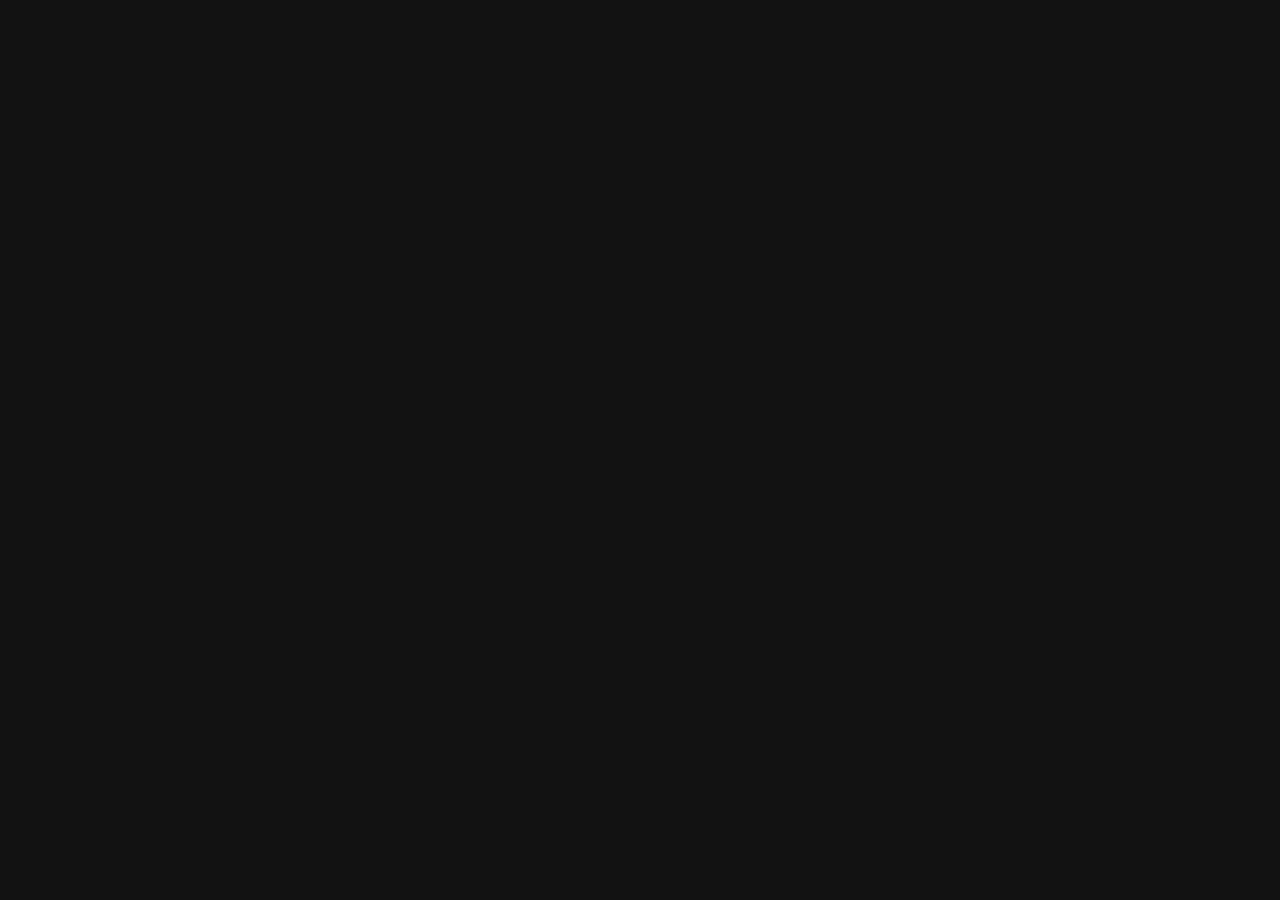
==== commit 8a95ee86: "Deploy" ====
--- a/index.html
+++ b/index.html
@@ -1,228 +1,14 @@
 <!DOCTYPE html>
 <html lang="en">
-<head>
-  <meta charset="UTF-8">
-  <meta name="viewport" content="width=device-width, initial-scale=1">
-  <meta name="description" content="Antony Raj | CTO, 3D Digital Twin Innovator, AI & Algorithm Enthusiast">
-  <meta property="og:title" content="Antony Raj - CTO Portfolio">
-  <meta property="og:description" content="Explore my portfolio showcasing expertise in 3D Digital Twins, algorithm development, and AI-driven solutions.">
-  <meta property="og:type" content="website">
-  <meta property="og:url" content="https://yourdomain.com">
-  <meta property="og:image" content="images/profile.jpg">
-  <title>Antony Raj - CTO Portfolio</title>
-  <link rel="stylesheet" href="assets/css/main.css">
-  <style>
-    /* Base Styles */
-    body {
-      margin: 0;
-      padding: 0;
-      background-color: #0d1117;
-      color: #c9d1d9;
-      font-family: 'Arial', sans-serif;
-      line-height: 1.6;
-    }
-    a {
-      color: #58a6ff;
-      text-decoration: none;
-      transition: color 0.3s ease;
-    }
-    a:hover {
-      color: #1f6feb;
-    }
-    header, section, footer {
-      padding: 60px 20px;
-    }
-    .container {
-      max-width: 1100px;
-      margin: auto;
-      padding: 0 20px;
-    }
-    h1, h2, h3 {
-      color: #f78166;
-      margin-bottom: 20px;
-    }
-    p {
-      margin-bottom: 20px;
-    }
-    /* Header Styles */
-    header {
-      background: #161b22;
-      text-align: center;
-      padding: 100px 20px;
-    }
-    .header-title {
-      font-size: 3rem;
-      margin-bottom: 10px;
-    }
-    .header-subtitle {
-      font-size: 1.5rem;
-      margin-bottom: 20px;
-    }
-    .btn {
-      display: inline-block;
-      background: #58a6ff;
-      color: #fff;
-      padding: 12px 30px;
-      border: none;
-      border-radius: 4px;
-      font-weight: bold;
-      text-transform: uppercase;
-      transition: background 0.3s ease;
-    }
-    .btn:hover {
-      background: #1f6feb;
-    }
-    /* Grid Layouts */
-    .grid {
-      display: grid;
-      grid-template-columns: repeat(auto-fit, minmax(250px, 1fr));
-      gap: 40px;
-      align-items: start;
-    }
-    /* Image Styling */
-    .img-fit {
-      width: 100%;
-      height: auto;
-      border: 2px solid #58a6ff;
-      border-radius: 5px;
-    }
-    /* Navigation */
-    nav {
-      background: #0d1117;
-      padding: 10px 20px;
-    }
-    .nav-links {
-      display: flex;
-      justify-content: center;
-      gap: 30px;
-    }
-    .nav-links a {
-      font-weight: bold;
-    }
-    /* Footer */
-    footer {
-      text-align: center;
-      font-size: 0.9rem;
-      background: #161b22;
-    }
-    /* Responsive Utility */
-    @media (max-width: 768px) {
-      header {
-        padding: 80px 20px;
-      }
-      .header-title {
-        font-size: 2.5rem;
-      }
-      .header-subtitle {
-        font-size: 1.2rem;
-      }
-    }
-  </style>
-</head>
-<body>
-  <!-- Navigation -->
-  <nav aria-label="Main Navigation">
-    <div class="container">
-      <div class="nav-links">
-        <a href="#about">About</a>
-        <a href="#expertise">Expertise</a>
-        <a href="#projects">Projects</a>
-        <a href="#contact">Contact</a>
-      </div>
-    </div>
-  </nav>
-
-  <!-- Header -->
-  <header role="banner">
-    <div class="container">
-      <h1 class="header-title">Antony Raj</h1>
-      <p class="header-subtitle">Chief Technology Officer | 3D Digital Twin Innovator | AI &amp; Algorithm Enthusiast</p>
-      <a href="#about" class="btn">Discover My Work</a>
-    </div>
-  </header>
-
-  <!-- About Section -->
-  <section id="about" aria-labelledby="about-heading">
-    <div class="container">
-      <h2 id="about-heading">About Me</h2>
-      <p>
-        With over 7 years of experience in cutting-edge medical and computer vision technologies, I specialize in 3D digital twins, advanced algorithms, and AI-driven solutions. As the CTO of Dbotics Technology and Solutions, I lead software, algorithm, and AI teams to push the boundaries of innovation.
-      </p>
-      <img src="images/profile.jpg" alt="Portrait of Antony Raj" class="img-fit">
-    </div>
-  </section>
-
-  <!-- Expertise Section -->
-  <section id="expertise" aria-labelledby="expertise-heading">
-    <div class="container">
-      <h2 id="expertise-heading">My Expertise</h2>
-      <p>
-        I develop innovative solutions that span 3D digital twins, algorithm design, and AI applications. My work includes software application design, signal processing, and effective team leadership.
-      </p>
-      <div class="grid">
-        <div>
-          <h3>3D Digital Twins</h3>
-          <p>Creating virtual replicas for various industries using state-of-the-art 3D reconstruction techniques.</p>
-        </div>
-        <div>
-          <h3>Algorithm Development</h3>
-          <p>Designing AI-driven solutions incorporating Structure from Motion (SFM), 3D Geometric Solvers (3DGS), and machine learning.</p>
-        </div>
-        <div>
-          <h3>Team Leadership</h3>
-          <p>Guiding multidisciplinary teams to deliver innovative products and technological breakthroughs.</p>
-        </div>
-        <div>
-          <h3>Software Applications</h3>
-          <p>Building robust web applications for interactive visualizations and automation.</p>
-        </div>
-      </div>
-    </div>
-  </section>
-
-  <!-- Projects Section -->
-  <section id="projects" aria-labelledby="projects-heading">
-    <div class="container">
-      <h2 id="projects-heading">Projects</h2>
-      <div class="grid">
-        <article>
-          <img src="images/project1.jpg" alt="Digital Twin for Architecture project" class="img-fit">
-          <h3>Digital Twin for Architecture</h3>
-          <p>A comprehensive 3D modeling solution for urban planning and smart cities.</p>
-        </article>
-        <article>
-          <img src="images/project2.jpg" alt="AI in Medical Imaging project" class="img-fit">
-          <h3>AI in Medical Imaging</h3>
-          <p>Developing AI-based algorithms for enhanced multispectral imaging in medical diagnostics.</p>
-        </article>
-        <article>
-          <img src="images/project3.jpg" alt="Smart Wearable Devices project" class="img-fit">
-          <h3>Smart Wearable Devices</h3>
-          <p>Innovating IoT-enabled devices to improve patient care and real-time health monitoring.</p>
-        </article>
-      </div>
-    </div>
-  </section>
-
-  <!-- Contact Section -->
-  <section id="contact" aria-labelledby="contact-heading">
-    <div class="container">
-      <h2 id="contact-heading">Contact Me</h2>
-      <p>Email: <a href="mailto:antony950704@gmail.com">antony950704@gmail.com</a></p>
-      <p>Phone: <a href="tel:+919942381511">+91 99423 81511</a></p>
-      <div class="social-links" aria-label="Social Media Links">
-        <a href="#" class="icon brands fa-github" aria-label="GitHub">GitHub</a>
-        <a href="#" class="icon brands fa-linkedin" aria-label="LinkedIn">LinkedIn</a>
-        <a href="#" class="icon brands fa-twitter" aria-label="Twitter">Twitter</a>
-      </div>
-    </div>
-  </section>
-
-  <!-- Footer -->
-  <footer role="contentinfo">
-    <div class="container">
-      <p>&copy; 2024 Antony Raj. Designed with &hearts; using HTML5 and CSS.</p>
-    </div>
-  </footer>
-</body>
+  <head>
+    <meta charset="UTF-8" />
+    <link rel="icon" type="image/svg+xml" href="/Antony-portfolio/assets/logo.png" />
+    <meta name="viewport" content="width=device-width, initial-scale=1.0" />
+    <title>Antony Raj's Portfolio</title>
+    <script type="module" crossorigin src="/assets/index-BP6HV1sh.js"></script>
+    <link rel="stylesheet" crossorigin href="/assets/index-D0ejA7nk.css">
+  </head>
+  <body>
+    <div id="root"></div>
+  </body>
 </html>
--- a/assets/index-D0ejA7nk.css
+++ b/assets/index-D0ejA7nk.css
@@ -0,0 +1 @@
+@import"https://fonts.googleapis.com/css2?family=Poppins:wght@100;200;300;400;500;600;700;800;900&display=swap";.vertical-timeline *{-webkit-box-sizing:border-box;box-sizing:border-box}.vertical-timeline{width:95%;max-width:1170px;margin:0 auto;position:relative;padding:2em 0}.vertical-timeline:after{content:"";display:table;clear:both}.vertical-timeline:before{content:"";position:absolute;top:0;left:18px;height:100%;width:4px;background:var(--line-color)}.vertical-timeline.vertical-timeline--one-column-right:before{right:18px;left:unset}@media only screen and (min-width:1170px){.vertical-timeline.vertical-timeline--two-columns{width:90%}.vertical-timeline.vertical-timeline--two-columns:before{left:50%;margin-left:-2px}}.vertical-timeline-element{position:relative;margin:2em 0}.vertical-timeline-element>div{min-height:1px}.vertical-timeline-element:after{content:"";display:table;clear:both}.vertical-timeline-element:first-child{margin-top:0}.vertical-timeline-element:last-child{margin-bottom:0}@media only screen and (min-width:1170px){.vertical-timeline-element{margin:4em 0}.vertical-timeline-element:first-child{margin-top:0}.vertical-timeline-element:last-child{margin-bottom:0}}.vertical-timeline-element-icon{position:absolute;top:0;left:0;width:40px;height:40px;border-radius:50%;-webkit-box-shadow:0 0 0 4px #fff,inset 0 2px 0 rgba(0,0,0,.08),0 3px 0 4px rgba(0,0,0,.05);box-shadow:0 0 0 4px #fff,inset 0 2px #00000014,0 3px 0 4px #0000000d}.vertical-timeline--one-column-right .vertical-timeline-element-icon{right:0;left:unset}.vertical-timeline-element-icon svg{display:block;width:24px;height:24px;position:relative;left:50%;top:50%;margin-left:-12px;margin-top:-12px}@media only screen and (min-width:1170px){.vertical-timeline--two-columns .vertical-timeline-element-icon{width:60px;height:60px;left:50%;margin-left:-30px}}.vertical-timeline-element-icon{-webkit-transform:translateZ(0);-webkit-backface-visibility:hidden}.vertical-timeline--animate .vertical-timeline-element-icon.is-hidden{visibility:hidden}.vertical-timeline--animate .vertical-timeline-element-icon.bounce-in{visibility:visible;-webkit-animation:cd-bounce-1 .6s;animation:cd-bounce-1 .6s}@-webkit-keyframes cd-bounce-1{0%{opacity:0;-webkit-transform:scale(.5)}60%{opacity:1;-webkit-transform:scale(1.2)}to{-webkit-transform:scale(1)}}@keyframes cd-bounce-1{0%{opacity:0;-webkit-transform:scale(.5);transform:scale(.5)}60%{opacity:1;-webkit-transform:scale(1.2);transform:scale(1.2)}to{-webkit-transform:scale(1);transform:scale(1)}}.vertical-timeline-element-content{position:relative;margin-left:60px;background:#fff;border-radius:.25em;padding:1em;-webkit-box-shadow:0 3px 0 #ddd;box-shadow:0 3px #ddd}.vertical-timeline--one-column-right .vertical-timeline-element-content{margin-right:60px;margin-left:unset}.vertical-timeline-element--no-children .vertical-timeline-element-content{background:0 0;-webkit-box-shadow:none;box-shadow:none}.vertical-timeline-element-content:after{content:"";display:table;clear:both}.vertical-timeline-element-content h2{color:#303e49}.vertical-timeline-element-content .vertical-timeline-element-date,.vertical-timeline-element-content p{font-size:13px;font-size:.8125rem;font-weight:500}.vertical-timeline-element-content .vertical-timeline-element-date{display:inline-block}.vertical-timeline-element-content p{margin:1em 0 0;line-height:1.6}.vertical-timeline-element-title,.vertical-timeline-element-subtitle{margin:0}.vertical-timeline-element-content .vertical-timeline-element-date{float:left;padding:.8em 0;opacity:.7}.vertical-timeline-element-content-arrow{content:"";position:absolute;top:16px;right:100%;height:0;width:0;border:7px solid transparent;border-right:7px solid #fff}.vertical-timeline--one-column-right .vertical-timeline-element-content-arrow{content:"";position:absolute;top:16px;right:unset;left:100%;height:0;width:0;border:7px solid transparent;border-left:7px solid #fff}.vertical-timeline--one-column-right .vertical-timeline-element-content:before{left:100%;border-left:7px solid #fff;border-right:unset}.vertical-timeline-element--no-children .vertical-timeline-element-content:before{display:none}.vertical-timeline-element--no-children .vertical-timeline-element-content-arrow{display:none}@media only screen and (min-width:768px){.vertical-timeline-element-content h2{font-size:20px;font-size:1.25rem}.vertical-timeline-element-content p{font-size:16px;font-size:1rem}.vertical-timeline-element-content .vertical-timeline-element-date{font-size:14px;font-size:.875rem}}@media only screen and (min-width:1170px){.vertical-timeline--two-columns .vertical-timeline-element-content{margin-left:0;padding:1.5em;width:44%}.vertical-timeline--two-columns .vertical-timeline-element-content-arrow{top:24px;left:100%;-webkit-transform:rotate(180deg);transform:rotate(180deg)}.vertical-timeline--two-columns .vertical-timeline-element-content .vertical-timeline-element-date{position:absolute;width:100%;left:124%;top:6px;font-size:16px;font-size:1rem}.vertical-timeline--two-columns .vertical-timeline-element.vertical-timeline-element--right .vertical-timeline-element-content,.vertical-timeline--two-columns .vertical-timeline-element:nth-child(2n):not(.vertical-timeline-element--left) .vertical-timeline-element-content{float:right}.vertical-timeline--two-columns .vertical-timeline-element.vertical-timeline-element--right .vertical-timeline-element-content-arrow,.vertical-timeline--two-columns .vertical-timeline-element:nth-child(2n):not(.vertical-timeline-element--left) .vertical-timeline-element-content-arrow{top:24px;left:auto;right:100%;-webkit-transform:rotate(0);transform:rotate(0)}.vertical-timeline--one-column-right .vertical-timeline-element.vertical-timeline-element--right .vertical-timeline-element-content-arrow,.vertical-timeline--one-column-right .vertical-timeline-element:nth-child(2n):not(.vertical-timeline-element--left) .vertical-timeline-element-content-arrow{top:24px;left:100%;right:auto;-webkit-transform:rotate(0);transform:rotate(0)}.vertical-timeline--two-columns .vertical-timeline-element.vertical-timeline-element--right .vertical-timeline-element-content .vertical-timeline-element-date,.vertical-timeline--two-columns .vertical-timeline-element:nth-child(2n):not(.vertical-timeline-element--left) .vertical-timeline-element-content .vertical-timeline-element-date{left:auto;right:124%;text-align:right}}.vertical-timeline--animate .vertical-timeline-element-content.is-hidden{visibility:hidden}.vertical-timeline--animate .vertical-timeline-element-content.bounce-in{visibility:visible;-webkit-animation:cd-bounce-2 .6s;animation:cd-bounce-2 .6s}@media only screen and (min-width:1170px){.vertical-timeline--two-columns.vertical-timeline--animate .vertical-timeline-element.vertical-timeline-element--right .vertical-timeline-element-content.bounce-in,.vertical-timeline--two-columns.vertical-timeline--animate .vertical-timeline-element:nth-child(2n):not(.vertical-timeline-element--left) .vertical-timeline-element-content.bounce-in{-webkit-animation:cd-bounce-2-inverse .6s;animation:cd-bounce-2-inverse .6s}}@media only screen and (max-width:1169px){.vertical-timeline--animate .vertical-timeline-element-content.bounce-in{visibility:visible;-webkit-animation:cd-bounce-2-inverse .6s;animation:cd-bounce-2-inverse .6s}}@-webkit-keyframes cd-bounce-2{0%{opacity:0;-webkit-transform:translateX(-100px)}60%{opacity:1;-webkit-transform:translateX(20px)}to{-webkit-transform:translateX(0)}}@keyframes cd-bounce-2{0%{opacity:0;-webkit-transform:translateX(-100px);transform:translate(-100px)}60%{opacity:1;-webkit-transform:translateX(20px);transform:translate(20px)}to{-webkit-transform:translateX(0);transform:translate(0)}}@-webkit-keyframes cd-bounce-2-inverse{0%{opacity:0;-webkit-transform:translateX(100px)}60%{opacity:1;-webkit-transform:translateX(-20px)}to{-webkit-transform:translateX(0)}}@keyframes cd-bounce-2-inverse{0%{opacity:0;-webkit-transform:translateX(100px);transform:translate(100px)}60%{opacity:1;-webkit-transform:translateX(-20px);transform:translate(-20px)}to{-webkit-transform:translateX(0);transform:translate(0)}}*,:before,:after{--tw-border-spacing-x: 0;--tw-border-spacing-y: 0;--tw-translate-x: 0;--tw-translate-y: 0;--tw-rotate: 0;--tw-skew-x: 0;--tw-skew-y: 0;--tw-scale-x: 1;--tw-scale-y: 1;--tw-pan-x: ;--tw-pan-y: ;--tw-pinch-zoom: ;--tw-scroll-snap-strictness: proximity;--tw-gradient-from-position: ;--tw-gradient-via-position: ;--tw-gradient-to-position: ;--tw-ordinal: ;--tw-slashed-zero: ;--tw-numeric-figure: ;--tw-numeric-spacing: ;--tw-numeric-fraction: ;--tw-ring-inset: ;--tw-ring-offset-width: 0px;--tw-ring-offset-color: #fff;--tw-ring-color: rgb(59 130 246 / .5);--tw-ring-offset-shadow: 0 0 #0000;--tw-ring-shadow: 0 0 #0000;--tw-shadow: 0 0 #0000;--tw-shadow-colored: 0 0 #0000;--tw-blur: ;--tw-brightness: ;--tw-contrast: ;--tw-grayscale: ;--tw-hue-rotate: ;--tw-invert: ;--tw-saturate: ;--tw-sepia: ;--tw-drop-shadow: ;--tw-backdrop-blur: ;--tw-backdrop-brightness: ;--tw-backdrop-contrast: ;--tw-backdrop-grayscale: ;--tw-backdrop-hue-rotate: ;--tw-backdrop-invert: ;--tw-backdrop-opacity: ;--tw-backdrop-saturate: ;--tw-backdrop-sepia: ;--tw-contain-size: ;--tw-contain-layout: ;--tw-contain-paint: ;--tw-contain-style: }::backdrop{--tw-border-spacing-x: 0;--tw-border-spacing-y: 0;--tw-translate-x: 0;--tw-translate-y: 0;--tw-rotate: 0;--tw-skew-x: 0;--tw-skew-y: 0;--tw-scale-x: 1;--tw-scale-y: 1;--tw-pan-x: ;--tw-pan-y: ;--tw-pinch-zoom: ;--tw-scroll-snap-strictness: proximity;--tw-gradient-from-position: ;--tw-gradient-via-position: ;--tw-gradient-to-position: ;--tw-ordinal: ;--tw-slashed-zero: ;--tw-numeric-figure: ;--tw-numeric-spacing: ;--tw-numeric-fraction: ;--tw-ring-inset: ;--tw-ring-offset-width: 0px;--tw-ring-offset-color: #fff;--tw-ring-color: rgb(59 130 246 / .5);--tw-ring-offset-shadow: 0 0 #0000;--tw-ring-shadow: 0 0 #0000;--tw-shadow: 0 0 #0000;--tw-shadow-colored: 0 0 #0000;--tw-blur: ;--tw-brightness: ;--tw-contrast: ;--tw-grayscale: ;--tw-hue-rotate: ;--tw-invert: ;--tw-saturate: ;--tw-sepia: ;--tw-drop-shadow: ;--tw-backdrop-blur: ;--tw-backdrop-brightness: ;--tw-backdrop-contrast: ;--tw-backdrop-grayscale: ;--tw-backdrop-hue-rotate: ;--tw-backdrop-invert: ;--tw-backdrop-opacity: ;--tw-backdrop-saturate: ;--tw-backdrop-sepia: ;--tw-contain-size: ;--tw-contain-layout: ;--tw-contain-paint: ;--tw-contain-style: }*,:before,:after{box-sizing:border-box;border-width:0;border-style:solid;border-color:#e5e7eb}:before,:after{--tw-content: ""}html,:host{line-height:1.5;-webkit-text-size-adjust:100%;-moz-tab-size:4;-o-tab-size:4;tab-size:4;font-family:ui-sans-serif,system-ui,sans-serif,"Apple Color Emoji","Segoe UI Emoji",Segoe UI Symbol,"Noto Color Emoji";font-feature-settings:normal;font-variation-settings:normal;-webkit-tap-highlight-color:transparent}body{margin:0;line-height:inherit}hr{height:0;color:inherit;border-top-width:1px}abbr:where([title]){-webkit-text-decoration:underline dotted;text-decoration:underline dotted}h1,h2,h3,h4,h5,h6{font-size:inherit;font-weight:inherit}a{color:inherit;text-decoration:inherit}b,strong{font-weight:bolder}code,kbd,samp,pre{font-family:ui-monospace,SFMono-Regular,Menlo,Monaco,Consolas,Liberation Mono,Courier New,monospace;font-feature-settings:normal;font-variation-settings:normal;font-size:1em}small{font-size:80%}sub,sup{font-size:75%;line-height:0;position:relative;vertical-align:baseline}sub{bottom:-.25em}sup{top:-.5em}table{text-indent:0;border-color:inherit;border-collapse:collapse}button,input,optgroup,select,textarea{font-family:inherit;font-feature-settings:inherit;font-variation-settings:inherit;font-size:100%;font-weight:inherit;line-height:inherit;letter-spacing:inherit;color:inherit;margin:0;padding:0}button,select{text-transform:none}button,input:where([type=button]),input:where([type=reset]),input:where([type=submit]){-webkit-appearance:button;background-color:transparent;background-image:none}:-moz-focusring{outline:auto}:-moz-ui-invalid{box-shadow:none}progress{vertical-align:baseline}::-webkit-inner-spin-button,::-webkit-outer-spin-button{height:auto}[type=search]{-webkit-appearance:textfield;outline-offset:-2px}::-webkit-search-decoration{-webkit-appearance:none}::-webkit-file-upload-button{-webkit-appearance:button;font:inherit}summary{display:list-item}blockquote,dl,dd,h1,h2,h3,h4,h5,h6,hr,figure,p,pre{margin:0}fieldset{margin:0;padding:0}legend{padding:0}ol,ul,menu{list-style:none;margin:0;padding:0}dialog{padding:0}textarea{resize:vertical}input::-moz-placeholder,textarea::-moz-placeholder{opacity:1;color:#9ca3af}input::placeholder,textarea::placeholder{opacity:1;color:#9ca3af}button,[role=button]{cursor:pointer}:disabled{cursor:default}img,svg,video,canvas,audio,iframe,embed,object{display:block;vertical-align:middle}img,video{max-width:100%;height:auto}[hidden]:where(:not([hidden=until-found])){display:none}.fixed{position:fixed}.absolute{position:absolute}.relative{position:relative}.inset-0{top:0;right:0;bottom:0;left:0}.bottom-0{bottom:0}.bottom-32{bottom:8rem}.left-1\/2{left:50%}.right-0{right:0}.top-0{top:0}.top-1\/2{top:50%}.top-20{top:5rem}.top-\[120px\]{top:120px}.z-0{z-index:0}.z-10{z-index:10}.z-20{z-index:20}.z-\[-1\]{z-index:-1}.m-3{margin:.75rem}.mx-4{margin-left:1rem;margin-right:1rem}.mx-auto{margin-left:auto;margin-right:auto}.my-2{margin-top:.5rem;margin-bottom:.5rem}.mb-1{margin-bottom:.25rem}.mb-12{margin-bottom:3rem}.mb-4{margin-bottom:1rem}.ml-5{margin-left:1.25rem}.mt-1{margin-top:.25rem}.mt-10{margin-top:2.5rem}.mt-12{margin-top:3rem}.mt-16{margin-top:4rem}.mt-2{margin-top:.5rem}.mt-20{margin-top:5rem}.mt-28{margin-top:7rem}.mt-3{margin-top:.75rem}.mt-4{margin-top:1rem}.mt-5{margin-top:1.25rem}.block{display:block}.flex{display:flex}.grid{display:grid}.hidden{display:none}.h-1\/2{height:50%}.h-10{height:2.5rem}.h-16{height:4rem}.h-3{height:.75rem}.h-40{height:10rem}.h-5{height:1.25rem}.h-6{height:1.5rem}.h-9{height:2.25rem}.h-\[230px\]{height:230px}.h-\[28px\]{height:28px}.h-\[500px\]{height:500px}.h-\[64px\]{height:64px}.h-\[90\%\]{height:90%}.h-auto{height:auto}.h-full{height:100%}.h-screen{height:100vh}.min-h-\[260px\]{min-height:260px}.min-h-\[280px\]{min-height:280px}.w-1{width:.25rem}.w-1\/2{width:50%}.w-10{width:2.5rem}.w-16{width:4rem}.w-3{width:.75rem}.w-5{width:1.25rem}.w-6{width:1.5rem}.w-9{width:2.25rem}.w-\[28px\]{width:28px}.w-\[35px\]{width:35px}.w-\[90\%\]{width:90%}.w-fit{width:-moz-fit-content;width:fit-content}.w-full{width:100%}.min-w-\[140px\]{min-width:140px}.max-w-3xl{max-width:48rem}.max-w-7xl{max-width:80rem}.max-w-\[360px\]{max-width:360px}.max-w-md{max-width:28rem}.flex-1{flex:1 1 0%}.flex-\[0\.75\]{flex:.75}.-translate-x-1\/2{--tw-translate-x: -50%;transform:translate(var(--tw-translate-x),var(--tw-translate-y)) rotate(var(--tw-rotate)) skew(var(--tw-skew-x)) skewY(var(--tw-skew-y)) scaleX(var(--tw-scale-x)) scaleY(var(--tw-scale-y))}.-translate-y-1\/2{--tw-translate-y: -50%;transform:translate(var(--tw-translate-x),var(--tw-translate-y)) rotate(var(--tw-rotate)) skew(var(--tw-skew-x)) skewY(var(--tw-skew-y)) scaleX(var(--tw-scale-x)) scaleY(var(--tw-scale-y))}.transform{transform:translate(var(--tw-translate-x),var(--tw-translate-y)) rotate(var(--tw-rotate)) skew(var(--tw-skew-x)) skewY(var(--tw-skew-y)) scaleX(var(--tw-scale-x)) scaleY(var(--tw-scale-y))}.cursor-pointer{cursor:pointer}.list-disc{list-style-type:disc}.list-none{list-style-type:none}.grid-cols-1{grid-template-columns:repeat(1,minmax(0,1fr))}.flex-row{flex-direction:row}.flex-col{flex-direction:column}.flex-col-reverse{flex-direction:column-reverse}.items-start{align-items:flex-start}.items-center{align-items:center}.justify-end{justify-content:flex-end}.justify-center{justify-content:center}.justify-between{justify-content:space-between}.justify-evenly{justify-content:space-evenly}.justify-items-center{justify-items:center}.gap-10{gap:2.5rem}.gap-2{gap:.5rem}.gap-4{gap:1rem}.gap-5{gap:1.25rem}.gap-6{gap:1.5rem}.gap-8{gap:2rem}.space-y-2>:not([hidden])~:not([hidden]){--tw-space-y-reverse: 0;margin-top:calc(.5rem * calc(1 - var(--tw-space-y-reverse)));margin-bottom:calc(.5rem * var(--tw-space-y-reverse))}.rounded{border-radius:.25rem}.rounded-2xl{border-radius:1rem}.rounded-3xl{border-radius:1.5rem}.rounded-\[20px\]{border-radius:20px}.rounded-full{border-radius:9999px}.rounded-lg{border-radius:.5rem}.rounded-xl{border-radius:.75rem}.border{border-width:1px}.border-4{border-width:4px}.border-none{border-style:none}.border-\[\#1d1836\]{--tw-border-opacity: 1;border-color:rgb(29 24 54 / var(--tw-border-opacity, 1))}.border-blue-500{--tw-border-opacity: 1;border-color:rgb(59 130 246 / var(--tw-border-opacity, 1))}.border-secondary{--tw-border-opacity: 1;border-color:rgb(170 166 195 / var(--tw-border-opacity, 1))}.bg-\[\#1d1836\]{--tw-bg-opacity: 1;background-color:rgb(29 24 54 / var(--tw-bg-opacity, 1))}.bg-\[\#915EFF\]{--tw-bg-opacity: 1;background-color:rgb(145 94 255 / var(--tw-bg-opacity, 1))}.bg-black{--tw-bg-opacity: 1;background-color:rgb(0 0 0 / var(--tw-bg-opacity, 1))}.bg-black-100{--tw-bg-opacity: 1;background-color:rgb(16 13 37 / var(--tw-bg-opacity, 1))}.bg-black-100\/55{background-color:#100d258c}.bg-blue-500{--tw-bg-opacity: 1;background-color:rgb(59 130 246 / var(--tw-bg-opacity, 1))}.bg-gray-700{--tw-bg-opacity: 1;background-color:rgb(55 65 81 / var(--tw-bg-opacity, 1))}.bg-primary{--tw-bg-opacity: 1;background-color:rgb(5 8 22 / var(--tw-bg-opacity, 1))}.bg-secondary{--tw-bg-opacity: 1;background-color:rgb(170 166 195 / var(--tw-bg-opacity, 1))}.bg-tertiary{--tw-bg-opacity: 1;background-color:rgb(21 16 48 / var(--tw-bg-opacity, 1))}.bg-transparent{background-color:transparent}.bg-opacity-60{--tw-bg-opacity: .6}.bg-hero-pattern{background-image:url(/assets/Hero-CNGMiBHs.jpg)}.bg-cover{background-size:cover}.bg-center{background-position:center}.bg-no-repeat{background-repeat:no-repeat}.object-contain{-o-object-fit:contain;object-fit:contain}.object-cover{-o-object-fit:cover;object-fit:cover}.object-left{-o-object-position:left;object-position:left}.p-2{padding:.5rem}.p-5{padding:1.25rem}.p-6{padding:1.5rem}.p-8{padding:2rem}.p-\[1px\]{padding:1px}.px-12{padding-left:3rem;padding-right:3rem}.px-4{padding-left:1rem;padding-right:1rem}.px-6{padding-left:1.5rem;padding-right:1.5rem}.px-8{padding-left:2rem;padding-right:2rem}.py-10{padding-top:2.5rem;padding-bottom:2.5rem}.py-3{padding-top:.75rem;padding-bottom:.75rem}.py-4{padding-top:1rem;padding-bottom:1rem}.py-5{padding-top:1.25rem;padding-bottom:1.25rem}.py-6{padding-top:1.5rem;padding-bottom:1.5rem}.pl-1{padding-left:.25rem}.pl-5{padding-left:1.25rem}.text-center{text-align:center}.text-\[14px\]{font-size:14px}.text-\[16px\]{font-size:16px}.text-\[17px\]{font-size:17px}.text-\[18px\]{font-size:18px}.text-\[20px\]{font-size:20px}.text-\[24px\]{font-size:24px}.text-\[30px\]{font-size:30px}.text-\[40px\]{font-size:40px}.text-sm{font-size:.875rem;line-height:1.25rem}.text-xl{font-size:1.25rem;line-height:1.75rem}.text-xs{font-size:.75rem;line-height:1rem}.font-black{font-weight:900}.font-bold{font-weight:700}.font-medium{font-weight:500}.font-semibold{font-weight:600}.uppercase{text-transform:uppercase}.italic{font-style:italic}.leading-\[30px\]{line-height:30px}.tracking-wider{letter-spacing:.05em}.text-\[\#915EFF\]{--tw-text-opacity: 1;color:rgb(145 94 255 / var(--tw-text-opacity, 1))}.text-\[\#dfd9ff\]{--tw-text-opacity: 1;color:rgb(223 217 255 / var(--tw-text-opacity, 1))}.text-blue-400{--tw-text-opacity: 1;color:rgb(96 165 250 / var(--tw-text-opacity, 1))}.text-secondary{--tw-text-opacity: 1;color:rgb(170 166 195 / var(--tw-text-opacity, 1))}.text-white{--tw-text-opacity: 1;color:rgb(255 255 255 / var(--tw-text-opacity, 1))}.text-white-100{--tw-text-opacity: 1;color:rgb(243 243 243 / var(--tw-text-opacity, 1))}.shadow-card{--tw-shadow: 0px 35px 120px -15px #211e35;--tw-shadow-colored: 0px 35px 120px -15px var(--tw-shadow-color);box-shadow:var(--tw-ring-offset-shadow, 0 0 #0000),var(--tw-ring-shadow, 0 0 #0000),var(--tw-shadow)}.shadow-lg{--tw-shadow: 0 10px 15px -3px rgb(0 0 0 / .1), 0 4px 6px -4px rgb(0 0 0 / .1);--tw-shadow-colored: 0 10px 15px -3px var(--tw-shadow-color), 0 4px 6px -4px var(--tw-shadow-color);box-shadow:var(--tw-ring-offset-shadow, 0 0 #0000),var(--tw-ring-shadow, 0 0 #0000),var(--tw-shadow)}.shadow-md{--tw-shadow: 0 4px 6px -1px rgb(0 0 0 / .1), 0 2px 4px -2px rgb(0 0 0 / .1);--tw-shadow-colored: 0 4px 6px -1px var(--tw-shadow-color), 0 2px 4px -2px var(--tw-shadow-color);box-shadow:var(--tw-ring-offset-shadow, 0 0 #0000),var(--tw-ring-shadow, 0 0 #0000),var(--tw-shadow)}.shadow-primary{--tw-shadow-color: #050816;--tw-shadow: var(--tw-shadow-colored)}.outline-none{outline:2px solid transparent;outline-offset:2px}.transition{transition-property:color,background-color,border-color,text-decoration-color,fill,stroke,opacity,box-shadow,transform,filter,-webkit-backdrop-filter;transition-property:color,background-color,border-color,text-decoration-color,fill,stroke,opacity,box-shadow,transform,filter,backdrop-filter;transition-property:color,background-color,border-color,text-decoration-color,fill,stroke,opacity,box-shadow,transform,filter,backdrop-filter,-webkit-backdrop-filter;transition-timing-function:cubic-bezier(.4,0,.2,1);transition-duration:.15s}*{margin:0;padding:0;box-sizing:border-box;font-family:Poppins,sans-serif;scroll-behavior:smooth;color-scheme:dark}.hash-span{margin-top:-100px;padding-bottom:100px;display:block}.black-gradient{background:#000;background:linear-gradient(to right,#434343,#000)}.violet-gradient{background:#804dee;background:linear-gradient(-90deg,#804dee,#3c335000);background:-webkit-linear-gradient(-90deg,#804dee 0%,rgba(60,51,80,0) 100%)}.green-pink-gradient{background:"#00cea8";background:linear-gradient(90.13deg,#00cea8 1.9%,#bf61ff 97.5%);background:-webkit-linear-gradient(-90.13deg,#00cea8 1.9%,#bf61ff 97.5%)}.orange-text-gradient{background:#f12711;background:linear-gradient(to top,#f12711,#f5af19);-webkit-background-clip:text;-webkit-text-fill-color:transparent}.green-text-gradient{background:#11998e;background:linear-gradient(to top,#11998e,#38ef7d);-webkit-background-clip:text;-webkit-text-fill-color:transparent}.blue-text-gradient{background:#56ccf2;background:linear-gradient(to top,#2f80ed,#56ccf2);-webkit-background-clip:text;-webkit-text-fill-color:transparent}.pink-text-gradient{background:#ec008c;background:linear-gradient(to top,#ec008c,#fc6767);-webkit-background-clip:text;-webkit-text-fill-color:transparent}.canvas-loader{font-size:10px;width:1em;height:1em;border-radius:50%;position:relative;text-indent:-9999em;animation:mulShdSpin 1.1s infinite ease;transform:translateZ(0)}@keyframes mulShdSpin{0%,to{box-shadow:0 -2.6em #fff,1.8em -1.8em #fff3,2.5em 0 #fff3,1.75em 1.75em #fff3,0 2.5em #fff3,-1.8em 1.8em #fff3,-2.6em 0 #ffffff80,-1.8em -1.8em #ffffffb3}12.5%{box-shadow:0 -2.6em #ffffffb3,1.8em -1.8em #fff,2.5em 0 #fff3,1.75em 1.75em #fff3,0 2.5em #fff3,-1.8em 1.8em #fff3,-2.6em 0 #fff3,-1.8em -1.8em #ffffff80}25%{box-shadow:0 -2.6em #ffffff80,1.8em -1.8em #ffffffb3,2.5em 0 #fff,1.75em 1.75em #fff3,0 2.5em #fff3,-1.8em 1.8em #fff3,-2.6em 0 #fff3,-1.8em -1.8em #fff3}37.5%{box-shadow:0 -2.6em #fff3,1.8em -1.8em #ffffff80,2.5em 0 #ffffffb3,1.75em 1.75em #fff,0 2.5em #fff3,-1.8em 1.8em #fff3,-2.6em 0 #fff3,-1.8em -1.8em #fff3}50%{box-shadow:0 -2.6em #fff3,1.8em -1.8em #fff3,2.5em 0 #ffffff80,1.75em 1.75em #ffffffb3,0 2.5em #fff,-1.8em 1.8em #fff3,-2.6em 0 #fff3,-1.8em -1.8em #fff3}62.5%{box-shadow:0 -2.6em #fff3,1.8em -1.8em #fff3,2.5em 0 #fff3,1.75em 1.75em #ffffff80,0 2.5em #ffffffb3,-1.8em 1.8em #fff,-2.6em 0 #fff3,-1.8em -1.8em #fff3}75%{box-shadow:0 -2.6em #fff3,1.8em -1.8em #fff3,2.5em 0 #fff3,1.75em 1.75em #fff3,0 2.5em #ffffff80,-1.8em 1.8em #ffffffb3,-2.6em 0 #fff,-1.8em -1.8em #fff3}87.5%{box-shadow:0 -2.6em #fff3,1.8em -1.8em #fff3,2.5em 0 #fff3,1.75em 1.75em #fff3,0 2.5em #fff3,-1.8em 1.8em #ffffff80,-2.6em 0 #ffffffb3,-1.8em -1.8em #fff}}.placeholder\:text-secondary::-moz-placeholder{--tw-text-opacity: 1;color:rgb(170 166 195 / var(--tw-text-opacity, 1))}.placeholder\:text-secondary::placeholder{--tw-text-opacity: 1;color:rgb(170 166 195 / var(--tw-text-opacity, 1))}.last\:mb-0:last-child{margin-bottom:0}.hover\:text-white:hover{--tw-text-opacity: 1;color:rgb(255 255 255 / var(--tw-text-opacity, 1))}@media (min-width: 450px){.xs\:bottom-10{bottom:2.5rem}.xs\:w-\[250px\]{width:250px}.xs\:text-\[20px\]{font-size:20px}.xs\:text-\[40px\]{font-size:40px}.xs\:text-\[50px\]{font-size:50px}}@media (min-width: 640px){.sm\:flex{display:flex}.sm\:hidden{display:none}.sm\:h-80{height:20rem}.sm\:grid-cols-2{grid-template-columns:repeat(2,minmax(0,1fr))}.sm\:px-16{padding-left:4rem;padding-right:4rem}.sm\:px-8{padding-left:2rem;padding-right:2rem}.sm\:py-16{padding-top:4rem;padding-bottom:4rem}.sm\:text-\[18px\]{font-size:18px}.sm\:text-\[26px\]{font-size:26px}.sm\:text-\[50px\]{font-size:50px}.sm\:text-\[60px\]{font-size:60px}}@media (min-width: 768px){.md\:mt-5{margin-top:1.25rem}.md\:grid-cols-2{grid-template-columns:repeat(2,minmax(0,1fr))}.md\:text-\[60px\]{font-size:60px}}@media (min-width: 1024px){.lg\:mt-0{margin-top:0}.lg\:mt-60{margin-top:15rem}.lg\:scale-y-\[-1\]{--tw-scale-y: -1;transform:translate(var(--tw-translate-x),var(--tw-translate-y)) rotate(var(--tw-rotate)) skew(var(--tw-skew-x)) skewY(var(--tw-skew-y)) scaleX(var(--tw-scale-x)) scaleY(var(--tw-scale-y))}.lg\:transform{transform:translate(var(--tw-translate-x),var(--tw-translate-y)) rotate(var(--tw-rotate)) skew(var(--tw-skew-x)) skewY(var(--tw-skew-y)) scaleX(var(--tw-scale-x)) scaleY(var(--tw-scale-y))}.lg\:grid-cols-3{grid-template-columns:repeat(3,minmax(0,1fr))}.lg\:grid-cols-4{grid-template-columns:repeat(4,minmax(0,1fr))}.lg\:flex-col{flex-direction:column}.lg\:text-\[30px\]{font-size:30px}.lg\:text-\[80px\]{font-size:80px}.lg\:leading-\[40px\]{line-height:40px}.lg\:leading-\[98px\]{line-height:98px}}@media (min-width: 1280px){.xl\:mt-12{margin-top:3rem}.xl\:flex-1{flex:1 1 0%}.xl\:flex-row{flex-direction:row}.xl\:items-start{align-items:flex-start}}
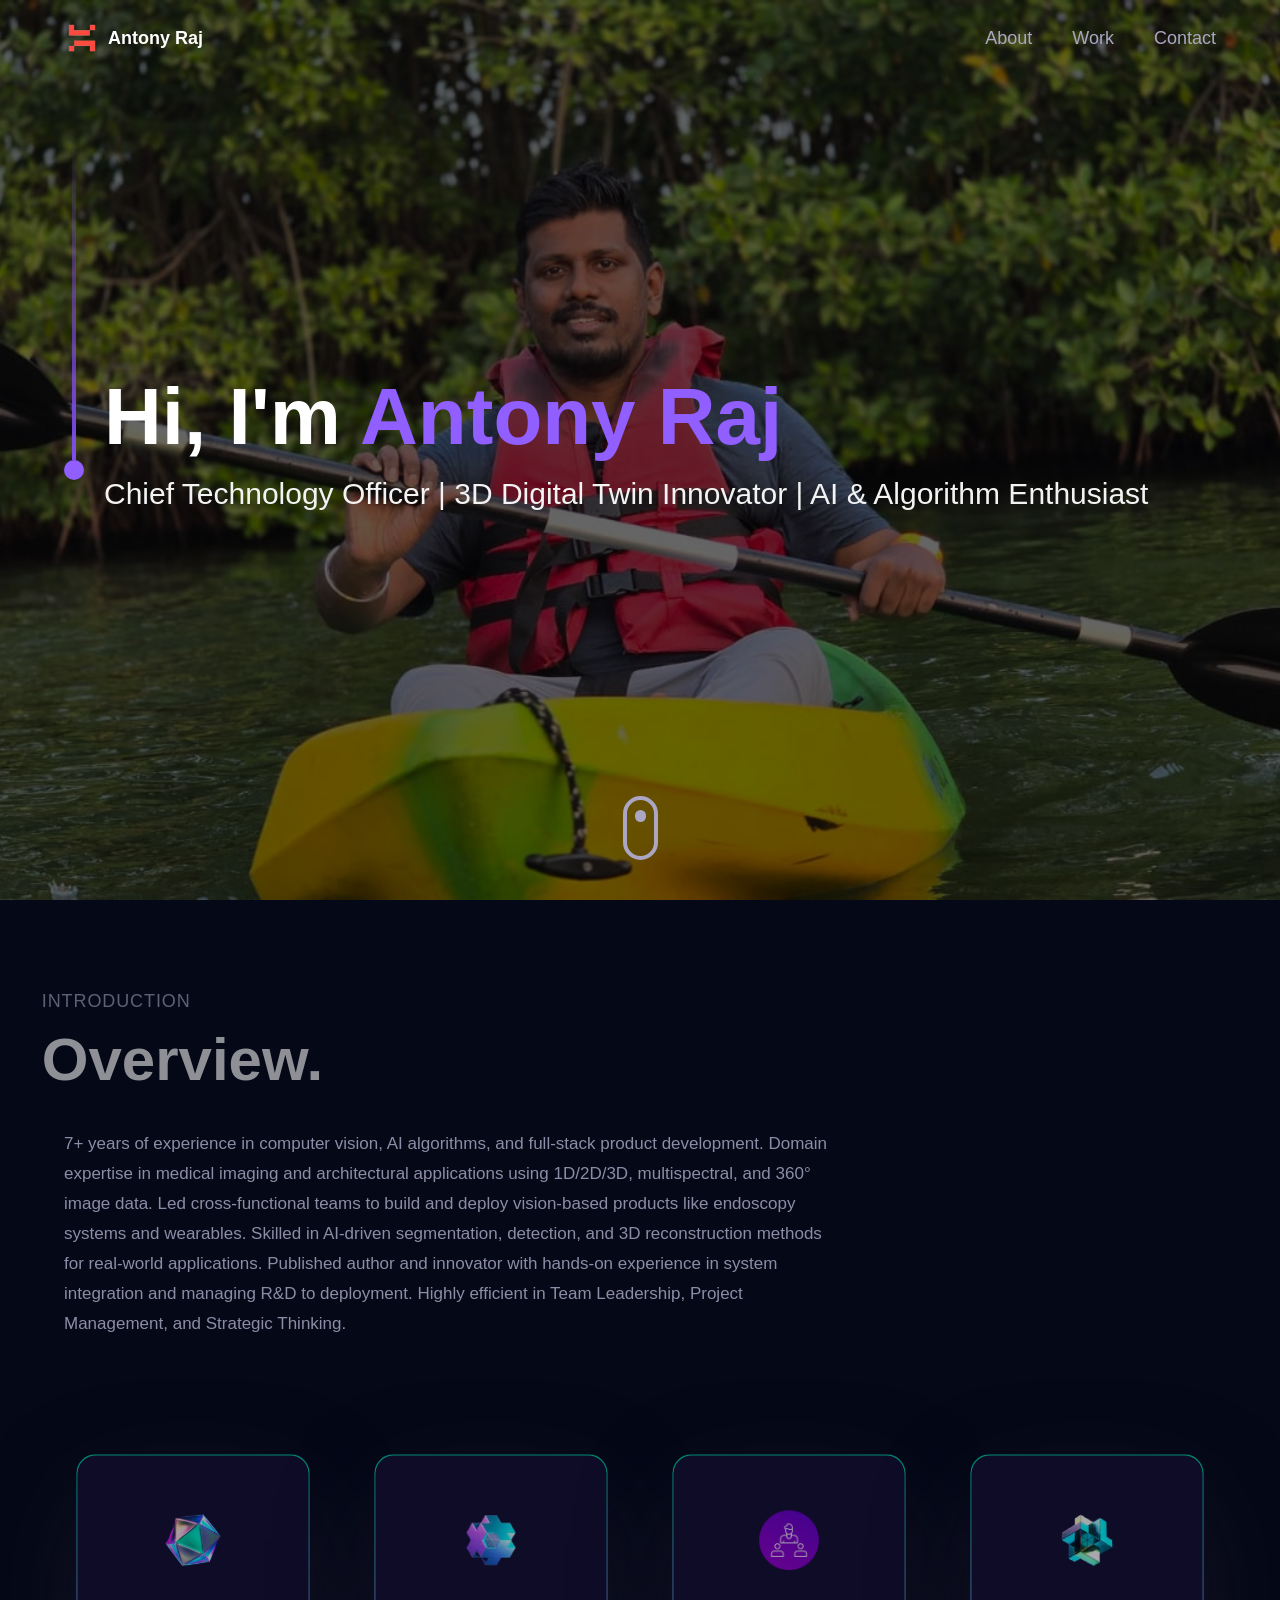
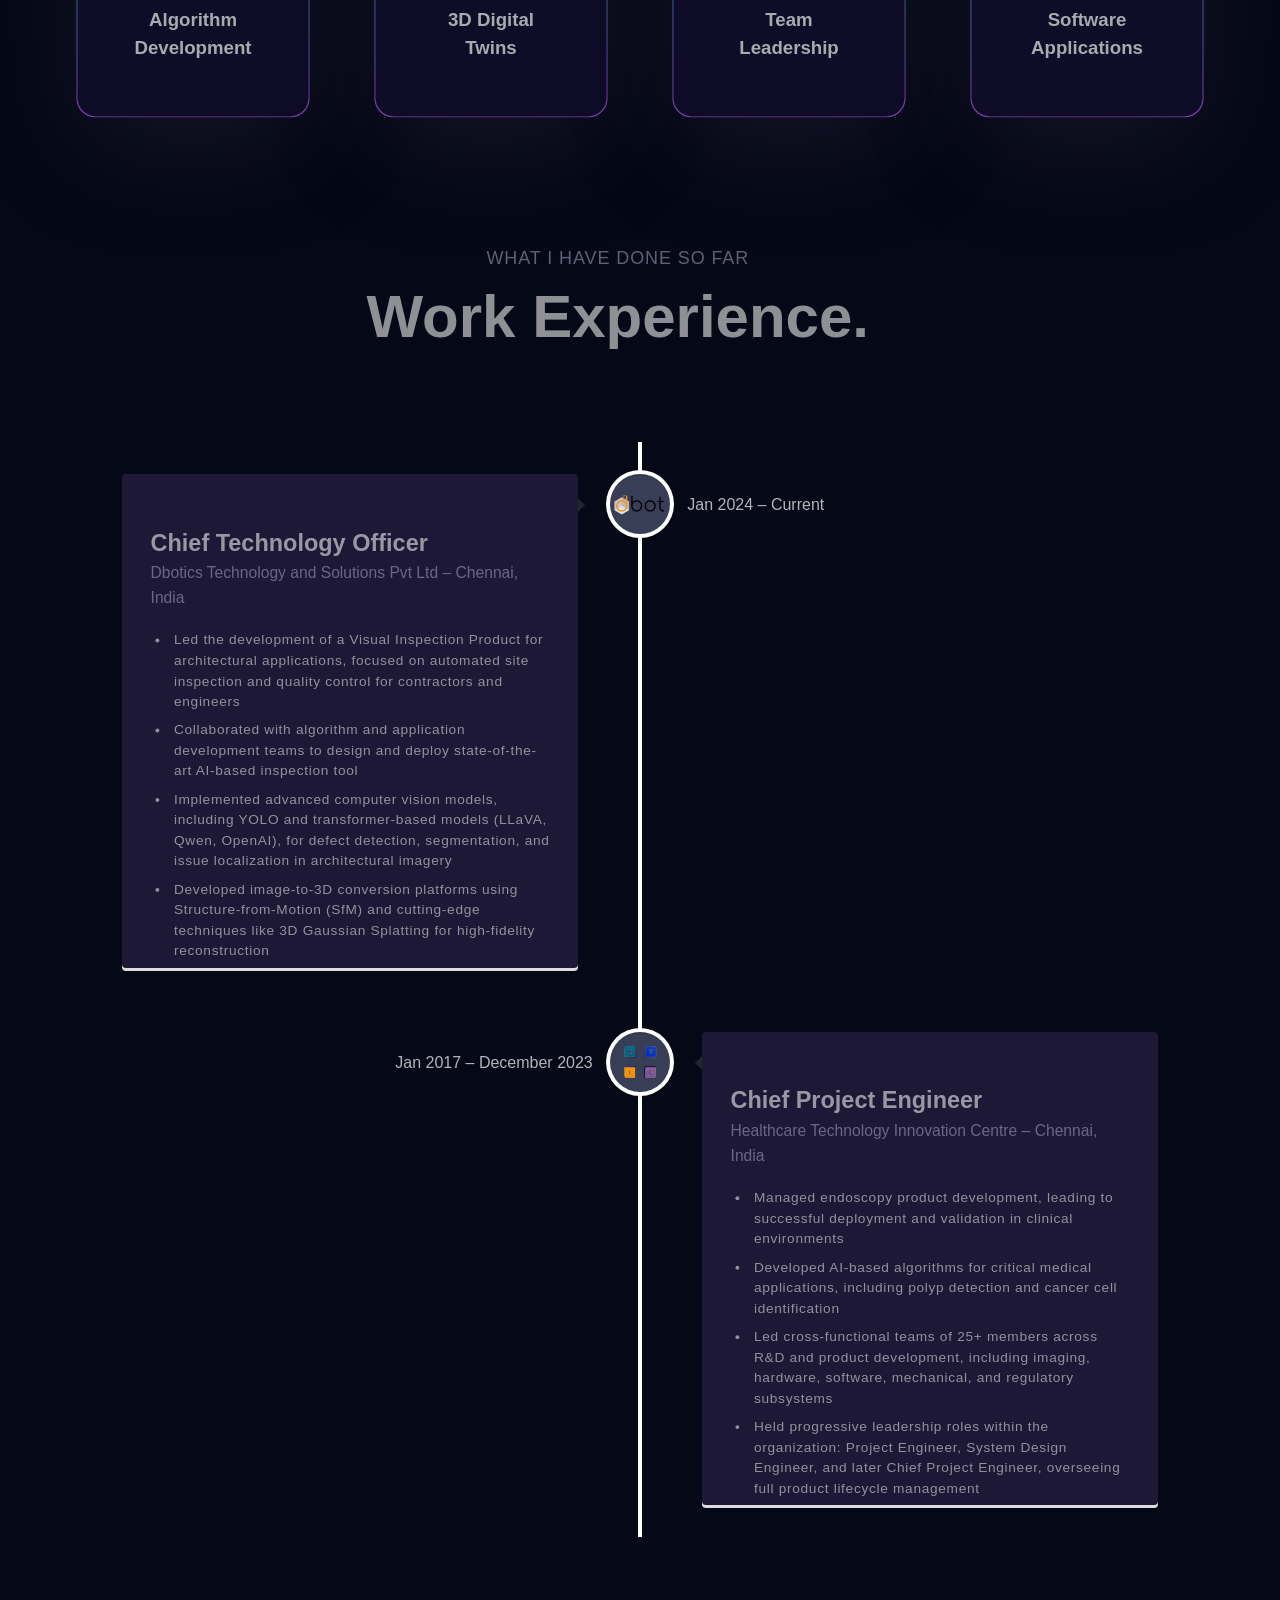
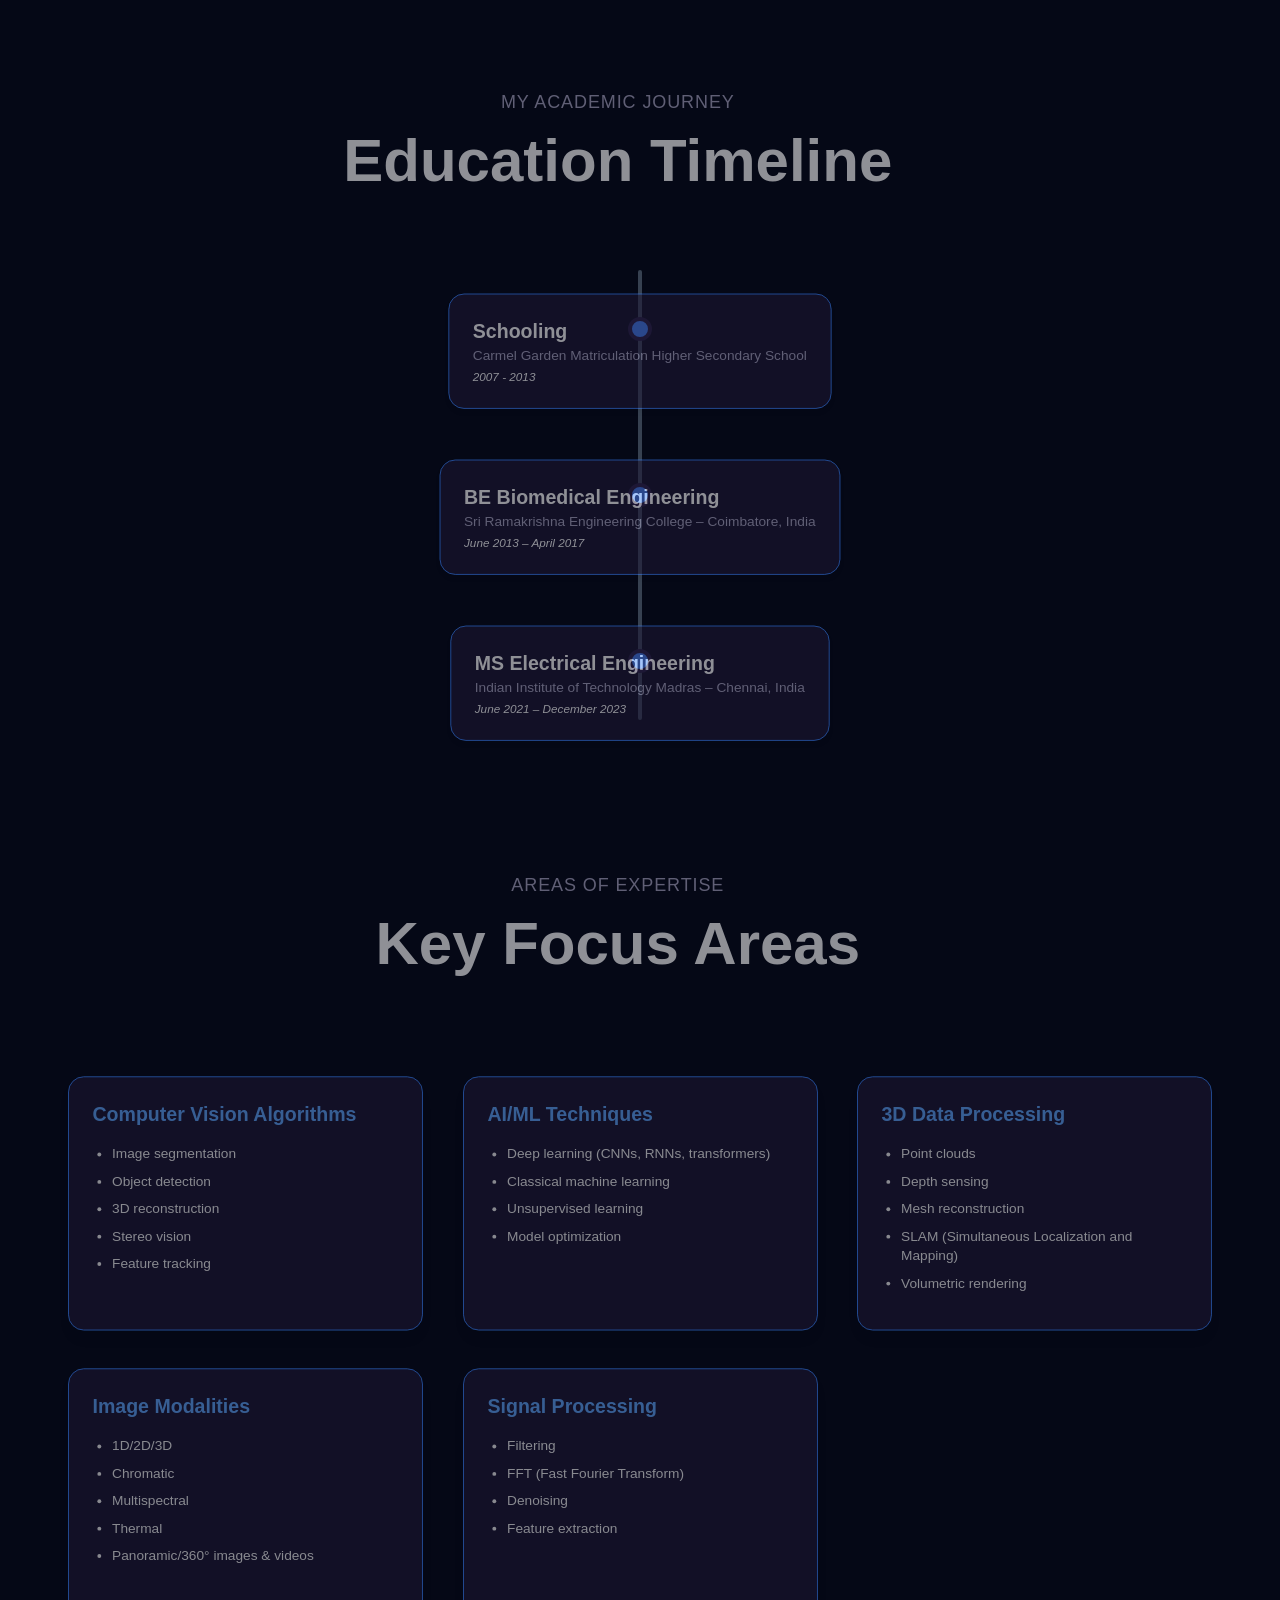
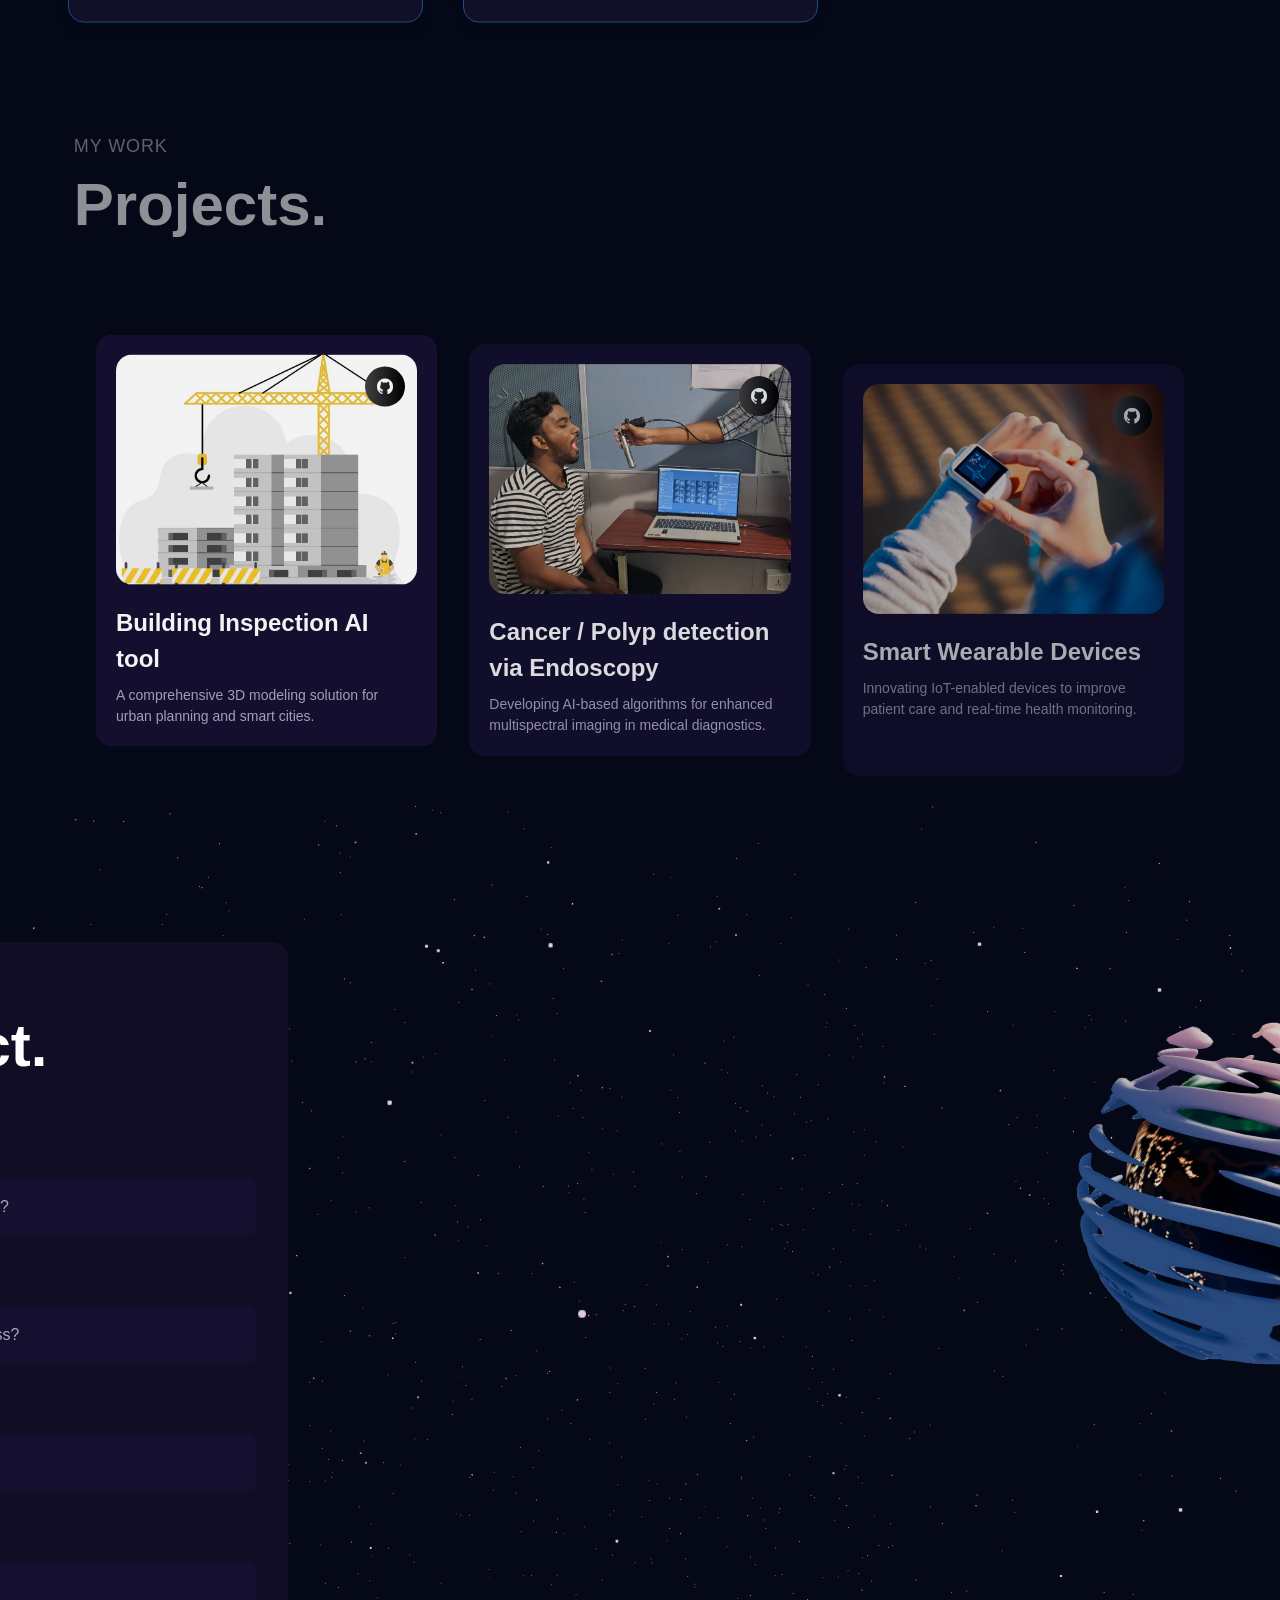
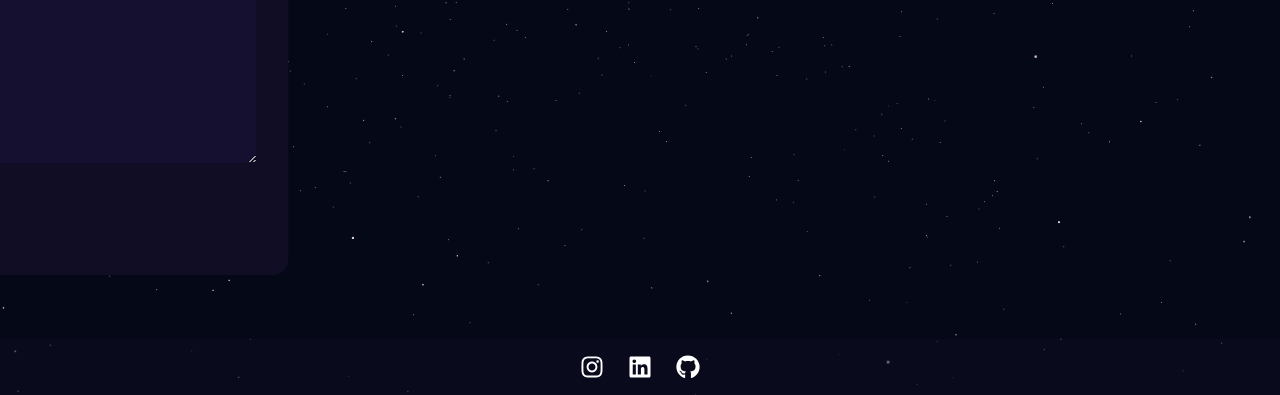
==== commit fad5f2f1: "Updates" ====
--- a/index.html
+++ b/index.html
@@ -5,7 +5,7 @@
     <link rel="icon" type="image/svg+xml" href="/Antony-portfolio/assets/logo.png" />
     <meta name="viewport" content="width=device-width, initial-scale=1.0" />
     <title>Antony Raj's Portfolio</title>
-    <script type="module" crossorigin src="/assets/index-BP6HV1sh.js"></script>
+    <script type="module" crossorigin src="/assets/index-myL533F-.js"></script>
     <link rel="stylesheet" crossorigin href="/assets/index-D0ejA7nk.css">
   </head>
   <body>
